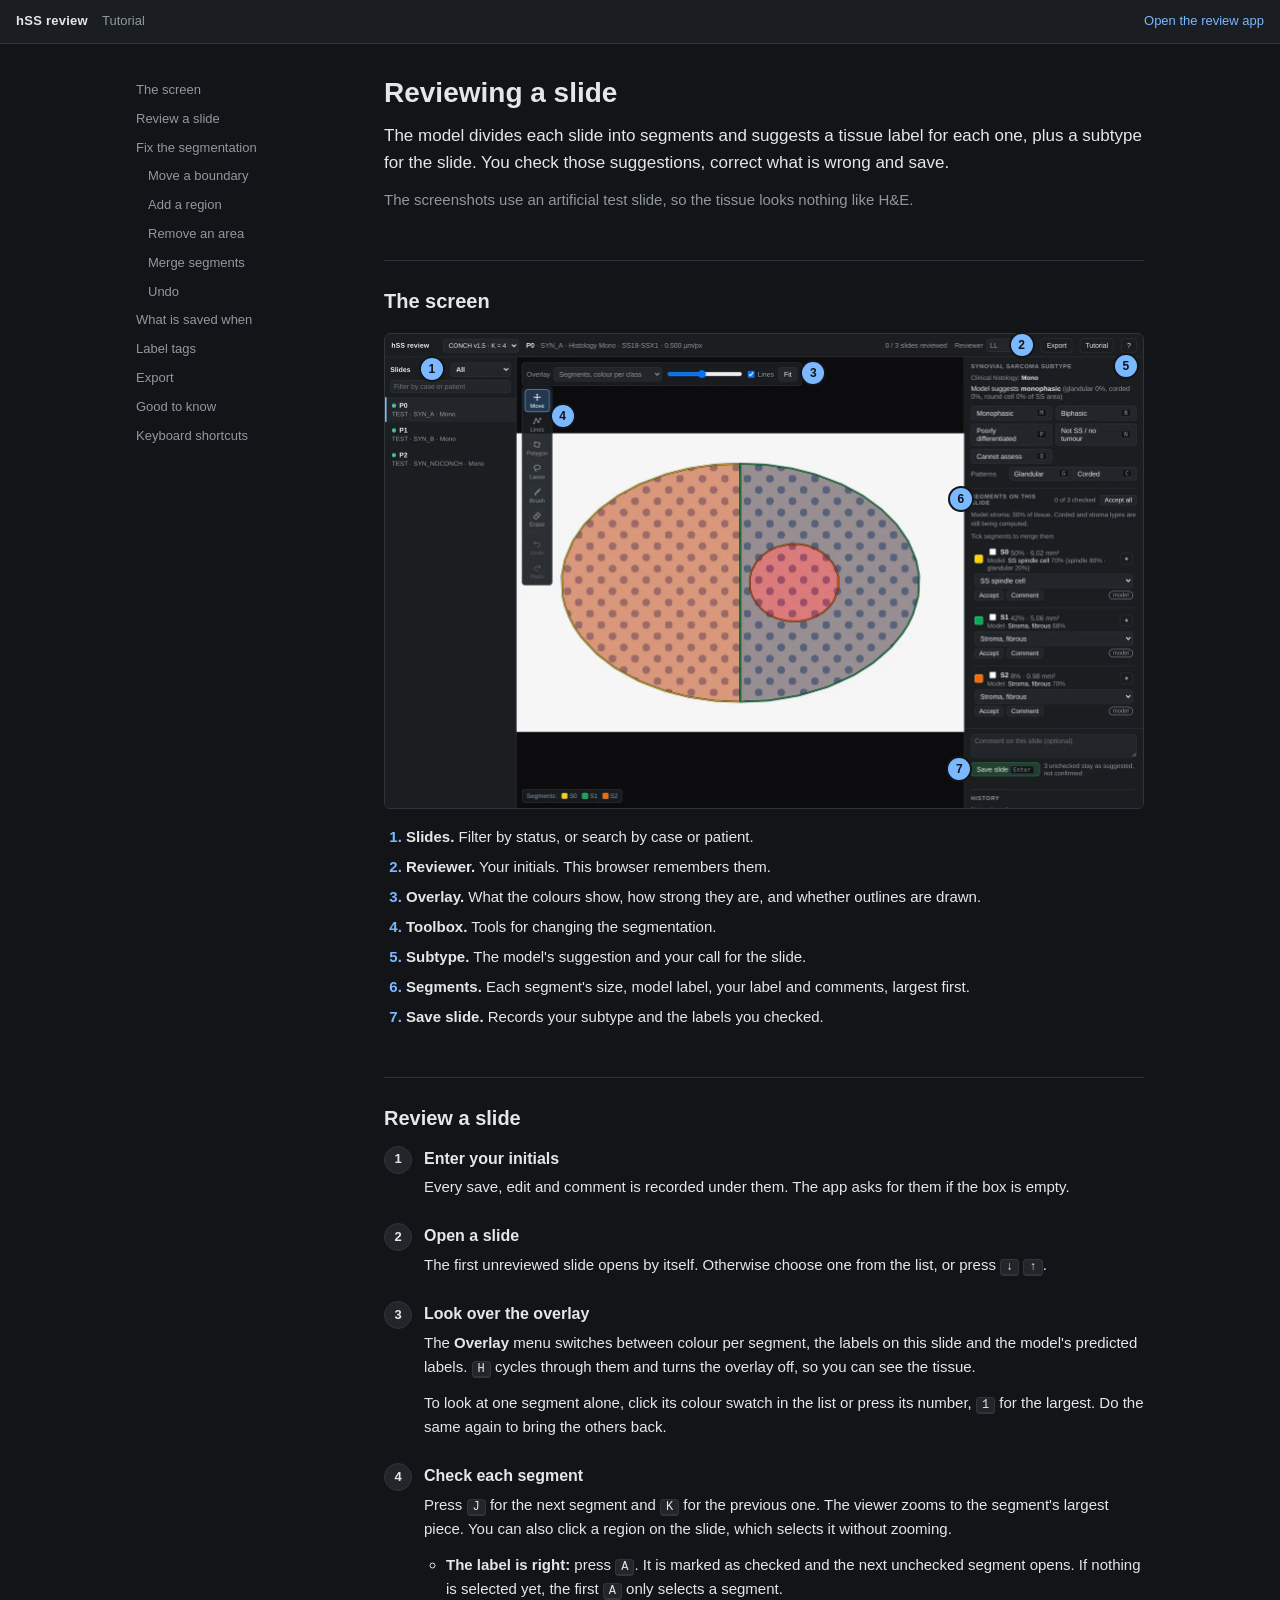
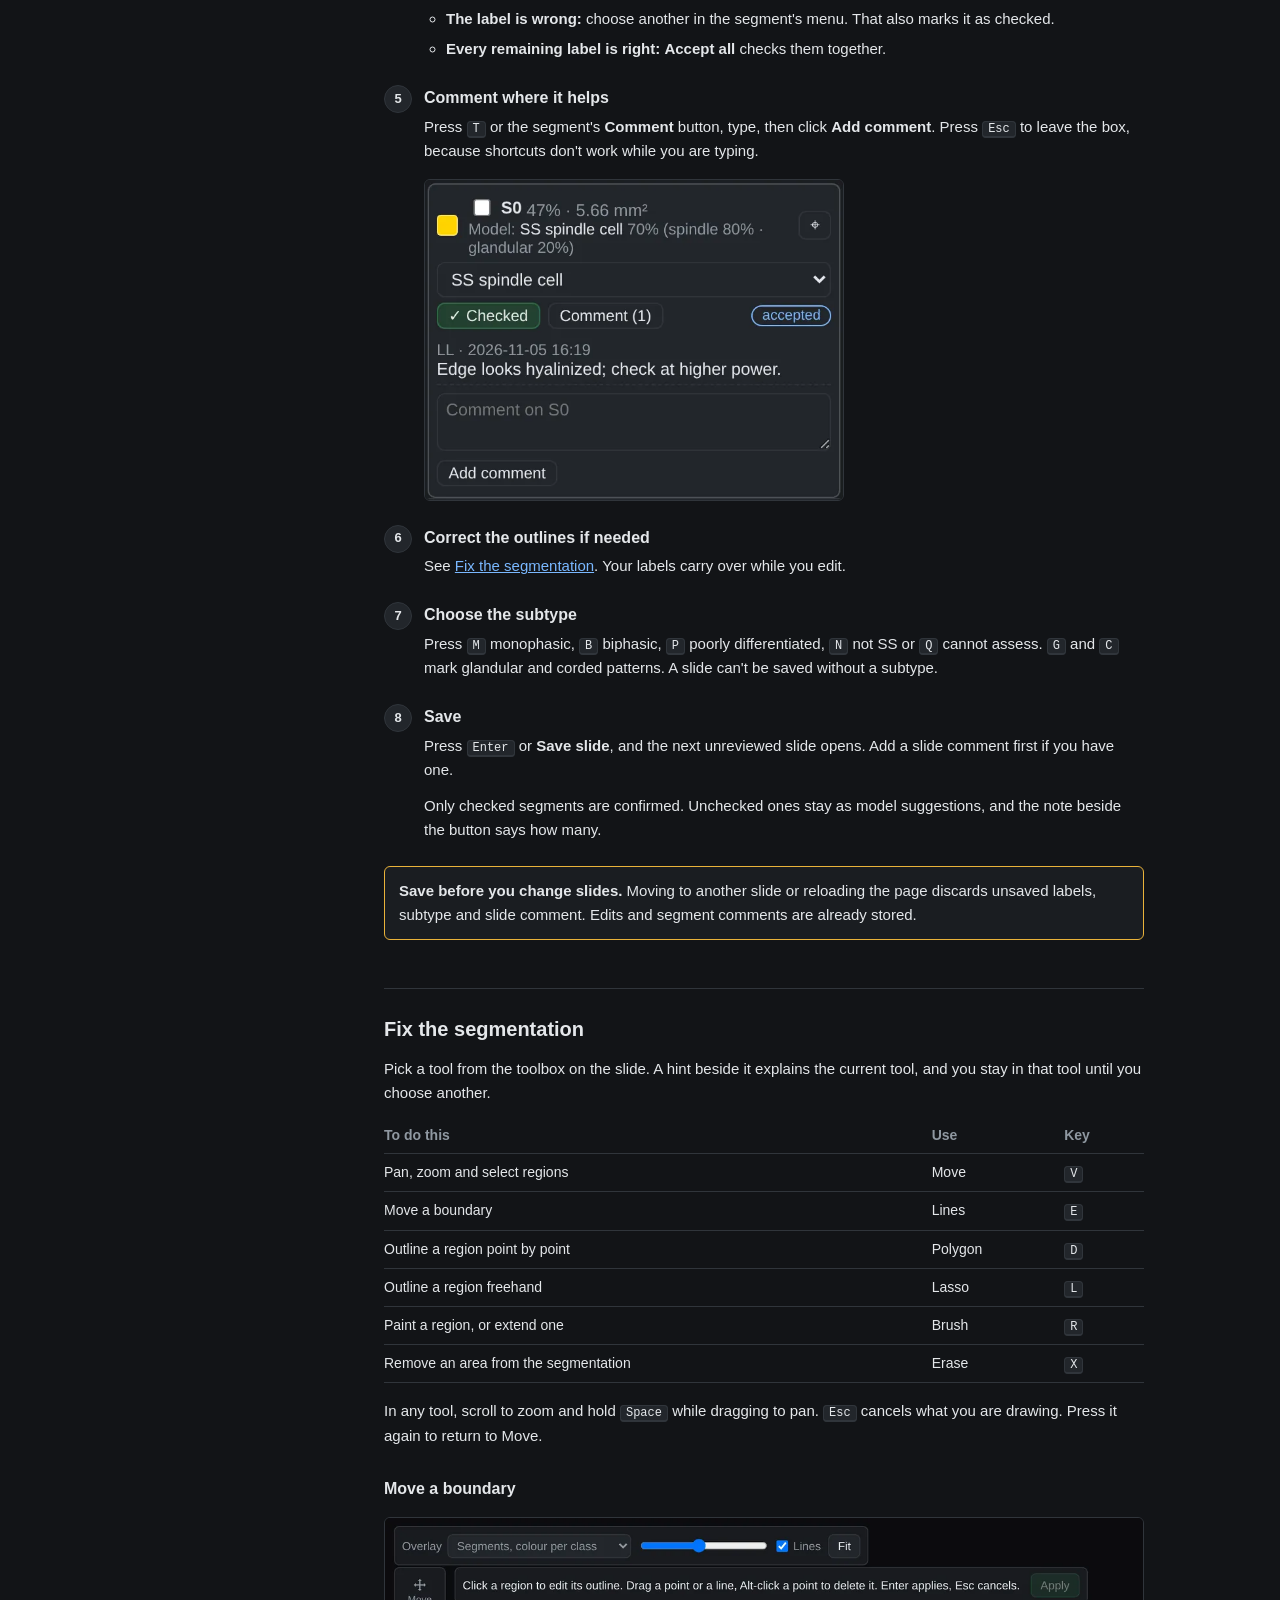
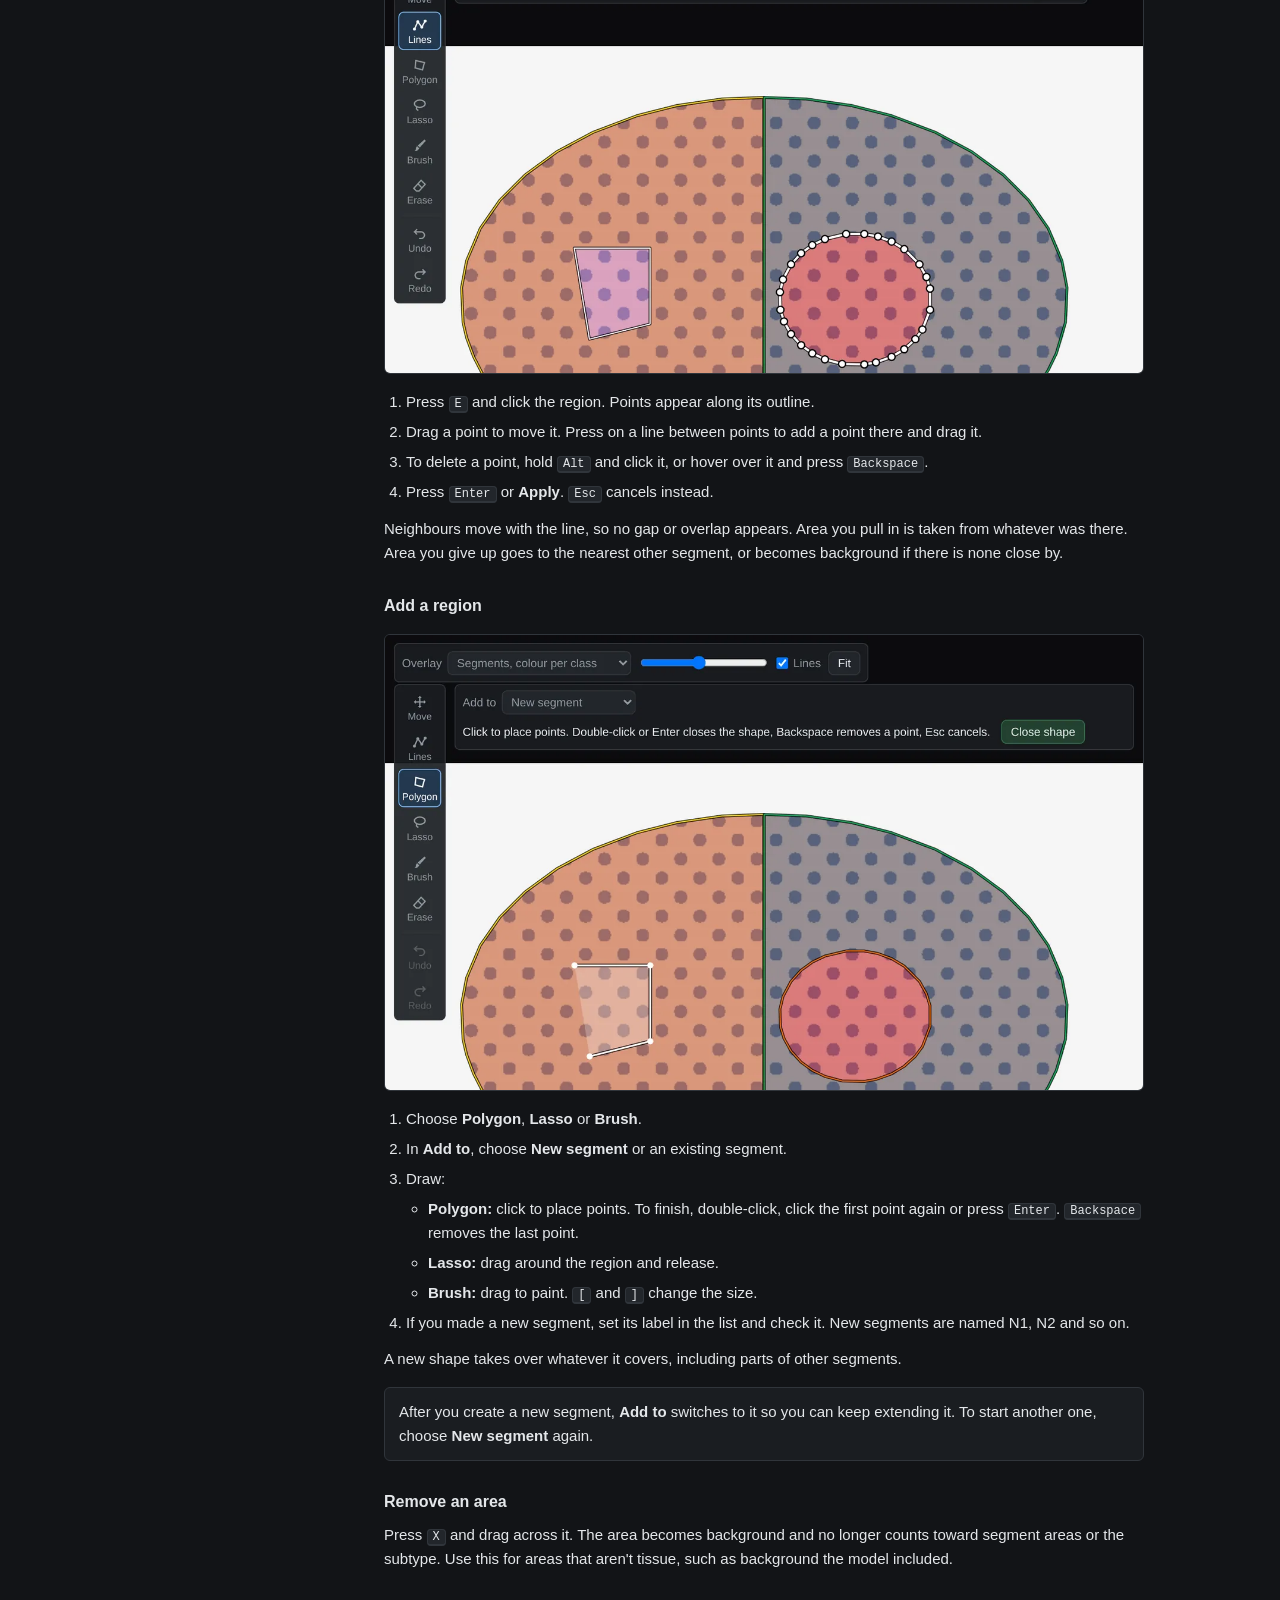
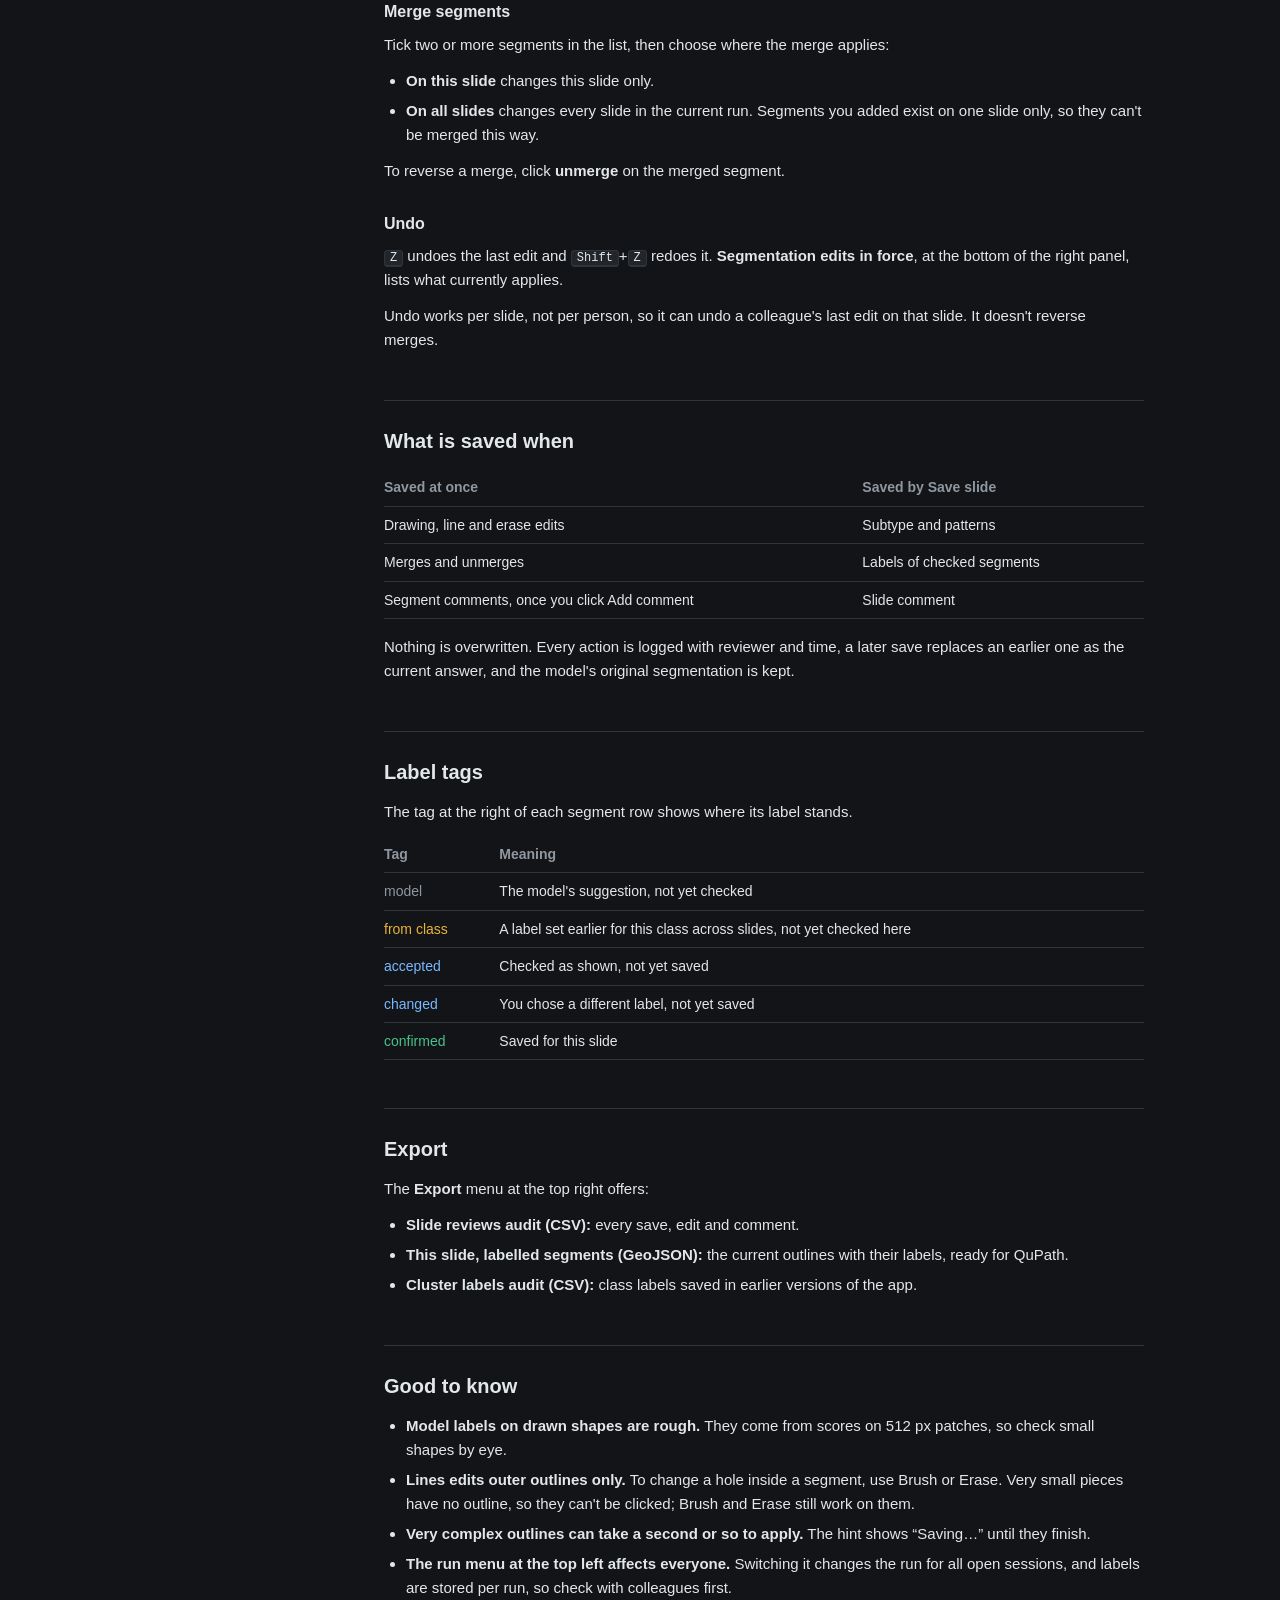
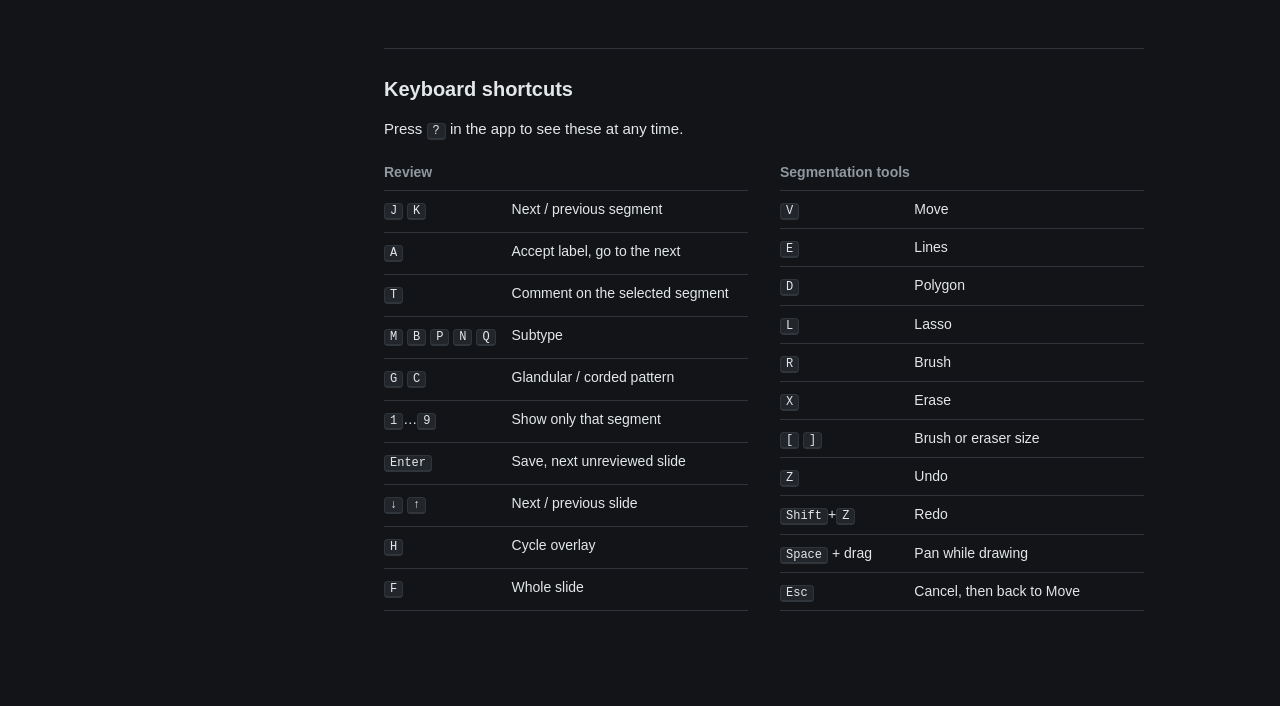
==== app/static/tutorial.html @ c1c38699 "Replace the clusters panel with a segmentation editor and review flow Reviewers can now accept, chan" ====
<!doctype html>
<html lang="en">
<head>
<meta charset="utf-8">
<meta name="viewport" content="width=device-width, initial-scale=1">
<title>hSS Review Tutorial</title>
<link rel="stylesheet" href="style.css">
<link rel="stylesheet" href="tutorial.css">
</head>
<body class="tut">
<header class="tut-top">
  <div class="brand">hSS&nbsp;review</div>
  <span class="muted">Tutorial</span>
  <div class="spacer"></div>
  <a class="tut-back" href="../">Open the review app</a>
</header>

<div class="tut-layout">
  <nav class="tut-nav" aria-label="Contents">
    <a href="#screen">The screen</a>
    <a href="#review">Review a slide</a>
    <a href="#fix">Fix the segmentation</a>
    <a href="#lines" class="sub">Move a boundary</a>
    <a href="#add" class="sub">Add a region</a>
    <a href="#erase" class="sub">Remove an area</a>
    <a href="#merge" class="sub">Merge segments</a>
    <a href="#undo" class="sub">Undo</a>
    <a href="#saved">What is saved when</a>
    <a href="#tags">Label tags</a>
    <a href="#export">Export</a>
    <a href="#limits">Good to know</a>
    <a href="#keys">Keyboard shortcuts</a>
  </nav>

  <main class="tut-main">
    <h1>Reviewing a slide</h1>
    <p class="lede">The model divides each slide into segments and suggests a tissue label for each one, plus a subtype for the slide. You check those suggestions, correct what is wrong and save.</p>
    <p class="muted">The screenshots use an artificial test slide, so the tissue looks nothing like H&amp;E.</p>

    <h2 id="screen">The screen</h2>
    <figure class="callouts">
      <img src="tutorial/overview.webp" width="1520" height="950" alt="The review app with the slide list on the left, the slide and its coloured segments in the middle, and the subtype and segment list on the right.">
      <span class="pin" style="left:6.3%;top:7.6%" aria-hidden="true">1</span>
      <span class="pin" style="left:83.9%;top:2.5%" aria-hidden="true">2</span>
      <span class="pin" style="left:56.5%;top:8.5%" aria-hidden="true">3</span>
      <span class="pin" style="left:23.5%;top:17.5%" aria-hidden="true">4</span>
      <span class="pin" style="left:97.6%;top:6.9%" aria-hidden="true">5</span>
      <span class="pin" style="left:75.9%;top:34.9%" aria-hidden="true">6</span>
      <span class="pin" style="left:75.7%;top:91.7%" aria-hidden="true">7</span>
    </figure>
    <ol class="legend-list">
      <li><b>Slides.</b> Filter by status, or search by case or patient.</li>
      <li><b>Reviewer.</b> Your initials. This browser remembers them.</li>
      <li><b>Overlay.</b> What the colours show, how strong they are, and whether outlines are drawn.</li>
      <li><b>Toolbox.</b> Tools for changing the segmentation.</li>
      <li><b>Subtype.</b> The model's suggestion and your call for the slide.</li>
      <li><b>Segments.</b> Each segment's size, model label, your label and comments, largest first.</li>
      <li><b>Save slide.</b> Records your subtype and the labels you checked.</li>
    </ol>

    <h2 id="review">Review a slide</h2>
    <ol class="steps">
      <li>
        <h3>Enter your initials</h3>
        <p>Every save, edit and comment is recorded under them. The app asks for them if the box is empty.</p>
      </li>
      <li>
        <h3>Open a slide</h3>
        <p>The first unreviewed slide opens by itself. Otherwise choose one from the list, or press <kbd>↓</kbd> <kbd>↑</kbd>.</p>
      </li>
      <li>
        <h3>Look over the overlay</h3>
        <p>The <b>Overlay</b> menu switches between colour per segment, the labels on this slide and the model's predicted labels. <kbd>H</kbd> cycles through them and turns the overlay off, so you can see the tissue.</p>
        <p>To look at one segment alone, click its colour swatch in the list or press its number, <kbd>1</kbd> for the largest. Do the same again to bring the others back.</p>
      </li>
      <li>
        <h3>Check each segment</h3>
        <p>Press <kbd>J</kbd> for the next segment and <kbd>K</kbd> for the previous one. The viewer zooms to the segment's largest piece. You can also click a region on the slide, which selects it without zooming.</p>
        <ul>
          <li><b>The label is right:</b> press <kbd>A</kbd>. It is marked as checked and the next unchecked segment opens. If nothing is selected yet, the first <kbd>A</kbd> only selects a segment.</li>
          <li><b>The label is wrong:</b> choose another in the segment's menu. That also marks it as checked.</li>
          <li><b>Every remaining label is right:</b> <b>Accept all</b> checks them together.</li>
        </ul>
      </li>
      <li>
        <h3>Comment where it helps</h3>
        <p>Press <kbd>T</kbd> or the segment's <b>Comment</b> button, type, then click <b>Add comment</b>. Press <kbd>Esc</kbd> to leave the box, because shortcuts don't work while you are typing.</p>
        <figure>
          <img src="tutorial/comment.webp" class="narrow" width="638" height="488" loading="lazy" alt="A selected segment in the list, marked as checked, with its comment thread open and a box for adding another comment.">
        </figure>
      </li>
      <li>
        <h3>Correct the outlines if needed</h3>
        <p>See <a href="#fix">Fix the segmentation</a>. Your labels carry over while you edit.</p>
      </li>
      <li>
        <h3>Choose the subtype</h3>
        <p>Press <kbd>M</kbd> monophasic, <kbd>B</kbd> biphasic, <kbd>P</kbd> poorly differentiated, <kbd>N</kbd> not SS or <kbd>Q</kbd> cannot assess. <kbd>G</kbd> and <kbd>C</kbd> mark glandular and corded patterns. A slide can't be saved without a subtype.</p>
      </li>
      <li>
        <h3>Save</h3>
        <p>Press <kbd>Enter</kbd> or <b>Save slide</b>, and the next unreviewed slide opens. Add a slide comment first if you have one.</p>
        <p>Only checked segments are confirmed. Unchecked ones stay as model suggestions, and the note beside the button says how many.</p>
      </li>
    </ol>
    <aside class="tut-warn"><b>Save before you change slides.</b> Moving to another slide or reloading the page discards unsaved labels, subtype and slide comment. Edits and segment comments are already stored.</aside>

    <h2 id="fix">Fix the segmentation</h2>
    <p>Pick a tool from the toolbox on the slide. A hint beside it explains the current tool, and you stay in that tool until you choose another.</p>
    <table>
      <thead><tr><th>To do this</th><th>Use</th><th>Key</th></tr></thead>
      <tbody>
        <tr><td>Pan, zoom and select regions</td><td>Move</td><td><kbd>V</kbd></td></tr>
        <tr><td>Move a boundary</td><td>Lines</td><td><kbd>E</kbd></td></tr>
        <tr><td>Outline a region point by point</td><td>Polygon</td><td><kbd>D</kbd></td></tr>
        <tr><td>Outline a region freehand</td><td>Lasso</td><td><kbd>L</kbd></td></tr>
        <tr><td>Paint a region, or extend one</td><td>Brush</td><td><kbd>R</kbd></td></tr>
        <tr><td>Remove an area from the segmentation</td><td>Erase</td><td><kbd>X</kbd></td></tr>
      </tbody>
    </table>
    <p>In any tool, scroll to zoom and hold <kbd>Space</kbd> while dragging to pan. <kbd>Esc</kbd> cancels what you are drawing. Press it again to return to Move.</p>

    <h3 id="lines">Move a boundary</h3>
    <figure>
      <img src="tutorial/lines.webp" width="1275" height="765" loading="lazy" alt="A segment outline in edit mode, with white points along it and an Apply button beside the tool hint.">
    </figure>
    <ol>
      <li>Press <kbd>E</kbd> and click the region. Points appear along its outline.</li>
      <li>Drag a point to move it. Press on a line between points to add a point there and drag it.</li>
      <li>To delete a point, hold <kbd>Alt</kbd> and click it, or hover over it and press <kbd>Backspace</kbd>.</li>
      <li>Press <kbd>Enter</kbd> or <b>Apply</b>. <kbd>Esc</kbd> cancels instead.</li>
    </ol>
    <p>Neighbours move with the line, so no gap or overlap appears. Area you pull in is taken from whatever was there. Area you give up goes to the nearest other segment, or becomes background if there is none close by.</p>

    <h3 id="add">Add a region</h3>
    <figure>
      <img src="tutorial/polygon.webp" width="1275" height="765" loading="lazy" alt="A polygon being drawn on the slide, with the Add to menu and a Close shape button beside the tool hint.">
    </figure>
    <ol>
      <li>Choose <b>Polygon</b>, <b>Lasso</b> or <b>Brush</b>.</li>
      <li>In <b>Add to</b>, choose <b>New segment</b> or an existing segment.</li>
      <li>Draw:
        <ul>
          <li><b>Polygon:</b> click to place points. To finish, double-click, click the first point again or press <kbd>Enter</kbd>. <kbd>Backspace</kbd> removes the last point.</li>
          <li><b>Lasso:</b> drag around the region and release.</li>
          <li><b>Brush:</b> drag to paint. <kbd>[</kbd> and <kbd>]</kbd> change the size.</li>
        </ul>
      </li>
      <li>If you made a new segment, set its label in the list and check it. New segments are named N1, N2 and so on.</li>
    </ol>
    <p>A new shape takes over whatever it covers, including parts of other segments.</p>
    <aside class="tut-note">After you create a new segment, <b>Add to</b> switches to it so you can keep extending it. To start another one, choose <b>New segment</b> again.</aside>

    <h3 id="erase">Remove an area</h3>
    <p>Press <kbd>X</kbd> and drag across it. The area becomes background and no longer counts toward segment areas or the subtype. Use this for areas that aren't tissue, such as background the model included.</p>

    <h3 id="merge">Merge segments</h3>
    <p>Tick two or more segments in the list, then choose where the merge applies:</p>
    <ul>
      <li><b>On this slide</b> changes this slide only.</li>
      <li><b>On all slides</b> changes every slide in the current run. Segments you added exist on one slide only, so they can't be merged this way.</li>
    </ul>
    <p>To reverse a merge, click <b>unmerge</b> on the merged segment.</p>

    <h3 id="undo">Undo</h3>
    <p><kbd>Z</kbd> undoes the last edit and <kbd>Shift</kbd>+<kbd>Z</kbd> redoes it. <b>Segmentation edits in force</b>, at the bottom of the right panel, lists what currently applies.</p>
    <p>Undo works per slide, not per person, so it can undo a colleague's last edit on that slide. It doesn't reverse merges.</p>

    <h2 id="saved">What is saved when</h2>
    <table>
      <thead><tr><th>Saved at once</th><th>Saved by Save slide</th></tr></thead>
      <tbody>
        <tr><td>Drawing, line and erase edits</td><td>Subtype and patterns</td></tr>
        <tr><td>Merges and unmerges</td><td>Labels of checked segments</td></tr>
        <tr><td>Segment comments, once you click Add comment</td><td>Slide comment</td></tr>
      </tbody>
    </table>
    <p>Nothing is overwritten. Every action is logged with reviewer and time, a later save replaces an earlier one as the current answer, and the model's original segmentation is kept.</p>

    <h2 id="tags">Label tags</h2>
    <p>The tag at the right of each segment row shows where its label stands.</p>
    <table>
      <thead><tr><th>Tag</th><th>Meaning</th></tr></thead>
      <tbody>
        <tr><td><span class="tag t-model">model</span></td><td>The model's suggestion, not yet checked</td></tr>
        <tr><td><span class="tag t-class">from class</span></td><td>A label set earlier for this class across slides, not yet checked here</td></tr>
        <tr><td><span class="tag t-accepted">accepted</span></td><td>Checked as shown, not yet saved</td></tr>
        <tr><td><span class="tag t-edited">changed</span></td><td>You chose a different label, not yet saved</td></tr>
        <tr><td><span class="tag t-slide">confirmed</span></td><td>Saved for this slide</td></tr>
      </tbody>
    </table>

    <h2 id="export">Export</h2>
    <p>The <b>Export</b> menu at the top right offers:</p>
    <ul>
      <li><b>Slide reviews audit (CSV):</b> every save, edit and comment.</li>
      <li><b>This slide, labelled segments (GeoJSON):</b> the current outlines with their labels, ready for QuPath.</li>
      <li><b>Cluster labels audit (CSV):</b> class labels saved in earlier versions of the app.</li>
    </ul>

    <h2 id="limits">Good to know</h2>
    <ul>
      <li><b>Model labels on drawn shapes are rough.</b> They come from scores on 512 px patches, so check small shapes by eye.</li>
      <li><b>Lines edits outer outlines only.</b> To change a hole inside a segment, use Brush or Erase. Very small pieces have no outline, so they can't be clicked; Brush and Erase still work on them.</li>
      <li><b>Very complex outlines can take a second or so to apply.</b> The hint shows “Saving…” until they finish.</li>
      <li><b>The run menu at the top left affects everyone.</b> Switching it changes the run for all open sessions, and labels are stored per run, so check with colleagues first.</li>
    </ul>

    <h2 id="keys">Keyboard shortcuts</h2>
    <p>Press <kbd>?</kbd> in the app to see these at any time.</p>
    <div class="key-grid">
      <table>
        <thead><tr><th colspan="2">Review</th></tr></thead>
        <tbody>
          <tr><td><kbd>J</kbd> <kbd>K</kbd></td><td>Next / previous segment</td></tr>
          <tr><td><kbd>A</kbd></td><td>Accept label, go to the next</td></tr>
          <tr><td><kbd>T</kbd></td><td>Comment on the selected segment</td></tr>
          <tr><td><kbd>M</kbd> <kbd>B</kbd> <kbd>P</kbd> <kbd>N</kbd> <kbd>Q</kbd></td><td>Subtype</td></tr>
          <tr><td><kbd>G</kbd> <kbd>C</kbd></td><td>Glandular / corded pattern</td></tr>
          <tr><td><kbd>1</kbd>…<kbd>9</kbd></td><td>Show only that segment</td></tr>
          <tr><td><kbd>Enter</kbd></td><td>Save, next unreviewed slide</td></tr>
          <tr><td><kbd>↓</kbd> <kbd>↑</kbd></td><td>Next / previous slide</td></tr>
          <tr><td><kbd>H</kbd></td><td>Cycle overlay</td></tr>
          <tr><td><kbd>F</kbd></td><td>Whole slide</td></tr>
        </tbody>
      </table>
      <table>
        <thead><tr><th colspan="2">Segmentation tools</th></tr></thead>
        <tbody>
          <tr><td><kbd>V</kbd></td><td>Move</td></tr>
          <tr><td><kbd>E</kbd></td><td>Lines</td></tr>
          <tr><td><kbd>D</kbd></td><td>Polygon</td></tr>
          <tr><td><kbd>L</kbd></td><td>Lasso</td></tr>
          <tr><td><kbd>R</kbd></td><td>Brush</td></tr>
          <tr><td><kbd>X</kbd></td><td>Erase</td></tr>
          <tr><td><kbd>[</kbd> <kbd>]</kbd></td><td>Brush or eraser size</td></tr>
          <tr><td><kbd>Z</kbd></td><td>Undo</td></tr>
          <tr><td><kbd>Shift</kbd>+<kbd>Z</kbd></td><td>Redo</td></tr>
          <tr><td><kbd>Space</kbd> + drag</td><td>Pan while drawing</td></tr>
          <tr><td><kbd>Esc</kbd></td><td>Cancel, then back to Move</td></tr>
        </tbody>
      </table>
    </div>
  </main>
</div>
</body>
</html>
---- app/static/style.css ----
:root {
  --bg: #121417;
  --panel: #1a1d21;
  --panel-2: #22262b;
  --line: #30353b;
  --text: #e4e7ea;
  --muted: #8f98a1;
  --accent: #7ab8ff;
  --s-prelabel: #49c18a;
  --s-review: #e9b23a;
  --s-needs: #ff6f91;
  --s-blocked: #8a939b;
  --s-done: #7ab8ff;
  --radius: 6px;
  font-size: 13px;
}
* { box-sizing: border-box; }
html, body { height: 100%; margin: 0; }
body {
  background: var(--bg); color: var(--text);
  font-family: -apple-system, BlinkMacSystemFont, "Segoe UI", Helvetica, Arial, sans-serif;
  display: flex; flex-direction: column; overflow: hidden;
}
button, select, input, textarea { font: inherit; color: inherit; }
button {
  background: var(--panel-2); border: 1px solid var(--line); border-radius: var(--radius);
  padding: 5px 10px; cursor: pointer;
}
button:hover { border-color: #4a525a; }
button.ghost { background: transparent; }
select, input, textarea {
  background: var(--panel-2); border: 1px solid var(--line); border-radius: var(--radius); padding: 4px 6px;
}
input:focus, select:focus, textarea:focus, button:focus-visible { outline: 1px solid var(--accent); outline-offset: 0; }
.muted { color: var(--muted); }
.hidden { display: none !important; }

/* header */
#top {
  height: 44px; flex: none; display: flex; align-items: center; gap: 14px; padding: 0 12px;
  border-bottom: 1px solid var(--line); background: var(--panel);
}
.brand { font-weight: 600; letter-spacing: .02em; }
.slide-title { color: var(--muted); white-space: nowrap; overflow: hidden; text-overflow: ellipsis; }
.slide-title b { color: var(--text); font-weight: 600; }
.spacer { flex: 1; }
.progress { color: var(--muted); font-variant-numeric: tabular-nums; }
.reviewer { color: var(--muted); display: flex; gap: 6px; align-items: center; }
.reviewer input { width: 90px; }
.reviewer input.need { border-color: var(--s-needs); }
.ghost-link {
  color: var(--text); text-decoration: none; border: 1px solid var(--line); border-radius: var(--radius); padding: 5px 10px;
}
.ghost-link:hover { border-color: #4a525a; }
.modal-card a { color: var(--accent); }
.menu { position: relative; }
.menu-pop {
  position: absolute; right: 0; top: 34px; z-index: 20; background: var(--panel-2); border: 1px solid var(--line);
  border-radius: var(--radius); min-width: 230px; padding: 4px; box-shadow: 0 8px 24px rgba(0,0,0,.4);
}
.menu-pop a { display: block; padding: 7px 10px; color: var(--text); text-decoration: none; border-radius: 4px; }
.menu-pop a:hover { background: #2c3137; }

/* layout */
main { flex: 1; min-height: 0; display: grid; grid-template-columns: 250px 1fr 340px; }
aside { background: var(--panel); min-height: 0; overflow: auto; }
#left { border-right: 1px solid var(--line); display: flex; flex-direction: column; }
#right { border-left: 1px solid var(--line); }
#center { display: flex; flex-direction: column; min-width: 0; min-height: 0; }

/* slide list */
.panel-head { display: flex; justify-content: space-between; align-items: center; padding: 10px 10px 6px; font-weight: 600; }
.search { margin: 0 10px 8px; }
.slide-list { list-style: none; margin: 0; padding: 0 0 10px; overflow: auto; flex: 1; }
.slide-list li { padding: 8px 10px; border-left: 3px solid transparent; cursor: pointer; }
.slide-list li:hover { background: var(--panel-2); }
.slide-list li.active { background: var(--panel-2); border-left-color: var(--accent); }
.sl-row { display: flex; align-items: center; gap: 6px; }
.sl-name { font-weight: 600; flex: 1; overflow: hidden; text-overflow: ellipsis; white-space: nowrap; }
.sl-meta { color: var(--muted); font-size: 12px; margin-top: 2px; }
.bar { height: 3px; background: var(--line); border-radius: 2px; margin-top: 6px; overflow: hidden; }
.bar > i { display: block; height: 100%; background: var(--s-done); }
.qc-dot { width: 8px; height: 8px; border-radius: 50%; flex: none; }
.qc-ok { background: var(--s-prelabel); } .qc-warn { background: var(--s-review); } .qc-fail { background: var(--s-needs); }

/* viewer */
#viewerWrap { position: relative; flex: 1; min-height: 0; }
#viewer { position: absolute; inset: 0; background: #0b0c0e; }
.tools {
  position: absolute; top: 10px; left: 10px; display: flex; gap: 8px; align-items: center; z-index: 5;
  background: rgba(26,29,33,.92); border: 1px solid var(--line); border-radius: var(--radius); padding: 6px 8px;
}
.tools label { display: flex; gap: 6px; align-items: center; color: var(--muted); }
.tool.on { border-color: var(--accent); color: var(--accent); }
.legend {
  position: absolute; left: 10px; bottom: 10px; z-index: 5; display: flex; gap: 10px; flex-wrap: wrap;
  background: rgba(26,29,33,.92); border: 1px solid var(--line); border-radius: var(--radius); padding: 5px 8px;
  color: var(--muted); font-size: 12px; max-width: 70%;
}
.legend i { display: inline-block; width: 10px; height: 10px; border-radius: 2px; box-shadow: 0 0 0 1px rgba(255,255,255,.45); margin-right: 4px; vertical-align: -1px; }
#edCanvas { position: absolute; inset: 0; width: 100%; height: 100%; pointer-events: none; z-index: 3; }
#viewerWrap:not([data-tool="nav"]):not([data-pan]) #viewer { cursor: crosshair; }
.toolbox {
  position: absolute; top: 56px; left: 10px; z-index: 5; display: flex; flex-direction: column; gap: 2px; width: 58px;
  background: rgba(26,29,33,.92); border: 1px solid var(--line); border-radius: var(--radius); padding: 4px;
}
.toolbox button {
  display: flex; flex-direction: column; align-items: center; gap: 2px; padding: 5px 0 4px; font-size: 11px;
  background: transparent; border-color: transparent; color: var(--muted);
}
.toolbox button:hover:not(:disabled) { color: var(--text); background: var(--panel-2); }
.toolbox button.on { background: #24384f; border-color: var(--accent); color: #fff; }
.toolbox svg { width: 18px; height: 18px; display: block; }
.tool-sep { height: 1px; background: var(--line); margin: 3px 2px; }
.tool-opts {
  position: absolute; top: 56px; left: 78px; right: 10px; width: fit-content; max-width: calc(100% - 88px); z-index: 5;
  display: flex; flex-wrap: wrap; gap: 6px 12px; align-items: center;
  background: rgba(26,29,33,.92); border: 1px solid var(--line); border-radius: var(--radius); padding: 6px 8px;
}
.tool-opts label { display: flex; gap: 6px; align-items: center; color: var(--muted); }
.tool-opts select { max-width: 190px; }
.tool-opts input[type="range"] { padding: 0; width: 110px; }
.tool-hint { color: var(--text); }
.tabnum { font-variant-numeric: tabular-nums; min-width: 48px; }
.tools input[type="checkbox"] { margin: 0; }

/* ROI outlines (pointer-events off: clicks are resolved in image coordinates) */
.roi-box { pointer-events: none; border: 2px dashed; border-radius: 2px; }
.roi-box.st-prelabel { border-color: var(--s-prelabel); }
.roi-box.st-review { border-color: var(--s-review); }
.roi-box.st-needs_review { border-color: var(--s-needs); }
.roi-box.st-blocked { border-color: var(--s-blocked); }
.roi-box.done { border-style: solid; border-color: var(--s-done); }
.roi-box.sel { border-width: 3px; box-shadow: 0 0 0 2px rgba(255,255,255,.85); }
.roi-box.manual { border-style: dotted; }
.draw-box { pointer-events: none; border: 2px solid var(--accent); background: rgba(122,184,255,.12); }

/* filmstrip */
#film { flex: none; height: 156px; border-top: 1px solid var(--line); background: var(--panel); display: flex; flex-direction: column; }
.film-head { display: flex; gap: 10px; align-items: center; padding: 6px 10px; }
.film-note { margin-left: auto; }
.strip { flex: 1; display: flex; gap: 8px; overflow-x: auto; overflow-y: hidden; padding: 0 10px 8px; }
.fi { flex: none; width: 92px; cursor: pointer; border-radius: 4px; position: relative; }
.fi img { width: 92px; height: 80px; object-fit: cover; display: block; border-radius: 4px 4px 0 0; background: #0b0c0e; }
.fi .st { height: 4px; }
.fi .cap { font-size: 11px; color: var(--muted); display: flex; justify-content: space-between; padding-top: 2px; white-space: nowrap; }
.fi.active { outline: 2px solid #fff; outline-offset: 1px; }
.fi.done img { opacity: .55; }
.fi .tick { position: absolute; top: 4px; right: 4px; background: var(--s-done); color: #0b1220; border-radius: 9px; font-size: 10px; padding: 0 5px; font-weight: 700; }
.bg-prelabel { background: var(--s-prelabel); } .bg-review { background: var(--s-review); }
.bg-needs_review { background: var(--s-needs); } .bg-blocked { background: var(--s-blocked); } .bg-done { background: var(--s-done); }

/* ROI panel */
#roiPanel { padding: 12px; }
#roiPanel.empty { color: var(--muted); padding: 24px 16px; }
.roi-head { display: flex; gap: 10px; }
.roi-head img { width: 112px; height: 112px; border-radius: 4px; object-fit: cover; flex: none; cursor: zoom-in; }
.roi-id { font-weight: 600; word-break: break-all; }
.chip { display: inline-block; font-size: 11px; padding: 1px 7px; border-radius: 9px; border: 1px solid; margin: 4px 4px 0 0; }
.chip.st-prelabel { color: var(--s-prelabel); } .chip.st-review { color: var(--s-review); }
.chip.st-needs_review { color: var(--s-needs); } .chip.st-blocked { color: var(--s-blocked); }
.chip.warn { color: var(--s-review); }
.sec { margin-top: 14px; border-top: 1px solid var(--line); padding-top: 10px; }
.sec h3 { margin: 0 0 8px; font-size: 11px; text-transform: uppercase; letter-spacing: .08em; color: var(--muted); font-weight: 600; }
.pred { display: grid; grid-template-columns: 74px 1fr 44px; gap: 6px; align-items: center; margin: 5px 0; }
.pred .lab { color: var(--muted); }
.pred .val { font-weight: 600; }
.pred .num { text-align: right; font-variant-numeric: tabular-nums; color: var(--muted); }
.cbar { grid-column: 2 / 4; height: 4px; background: var(--line); border-radius: 2px; overflow: hidden; margin-top: -3px; }
.cbar > i { display: block; height: 100%; background: var(--muted); }
.alts { grid-column: 2 / 4; font-size: 12px; color: var(--muted); }
.actions { display: grid; grid-template-columns: 1fr 1fr; gap: 6px; }
.actions button { text-align: left; display: flex; justify-content: space-between; align-items: center; }
.actions button.primary { background: #23412f; border-color: #2f6b47; }
.actions kbd, .keys kbd {
  font-family: ui-monospace, Menlo, monospace; font-size: 11px; border: 1px solid var(--line); border-bottom-width: 2px;
  border-radius: 4px; padding: 0 5px; color: var(--muted); background: var(--bg);
}
.seg { display: flex; margin: 6px 0; }
.seg .seg-lab { width: 74px; color: var(--muted); align-self: center; }
.seg button { border-radius: 0; margin-left: -1px; padding: 4px 8px; flex: 1; }
.seg button:first-of-type { border-radius: var(--radius) 0 0 var(--radius); }
.seg button:last-of-type { border-radius: 0 var(--radius) var(--radius) 0; }
.seg button.on { background: #24384f; border-color: var(--accent); color: #fff; position: relative; }
.seg button:disabled { opacity: .4; cursor: default; }
textarea { width: 100%; min-height: 44px; resize: vertical; margin-top: 6px; }
.save-row { display: flex; gap: 8px; align-items: center; margin-top: 6px; }
.nbrs { display: grid; grid-template-columns: repeat(3, 1fr); gap: 6px; }
.nbr { font-size: 11px; color: var(--muted); cursor: pointer; }
.nbr img { width: 100%; aspect-ratio: 1; object-fit: cover; border-radius: 4px; display: block; }
.nbr b { color: var(--text); font-weight: 600; }
.hist { font-size: 12px; color: var(--muted); }
.hist div { padding: 4px 0; border-bottom: 1px dashed var(--line); }

/* modal and toast */
.modal { position: fixed; inset: 0; background: rgba(0,0,0,.55); display: grid; place-items: center; z-index: 50; }
.modal-card { background: var(--panel); border: 1px solid var(--line); border-radius: 10px; padding: 18px 20px; width: min(560px, 92vw); }
.modal-card h2 { margin: 0 0 12px; font-size: 16px; }
.keys { display: grid; grid-template-columns: 1fr 1fr; gap: 8px 16px; }
.zoom-img { max-width: 90vw; max-height: 86vh; border-radius: 6px; }
.toast {
  position: fixed; bottom: 162px; left: 50%; transform: translateX(-50%); z-index: 60;
  background: var(--panel-2); border: 1px solid var(--line); border-radius: var(--radius); padding: 8px 14px;
}
.toast.err { border-color: var(--s-needs); color: var(--s-needs); }

.small { font-size: 12px; }
.kh { margin: 12px 0 6px; font-size: 12px; color: var(--muted); text-transform: uppercase; letter-spacing: .08em; }
.lchip { font-size: 11px; padding: 0 6px; border-radius: 9px; border: 1px solid; color: var(--text); white-space: nowrap; }
button.primary { background: #23412f; border-color: #2f6b47; }
button:disabled { opacity: .45; cursor: default; }

/* slide review panel */
.spanel { padding: 12px; }
.spanel.empty { color: var(--muted); padding: 24px 16px; }
.sec.first { margin-top: 0; border-top: 0; padding-top: 0; }
.txt { color: var(--text); }
.sugg { margin: 6px 0 4px; }
.sgrid { display: grid; grid-template-columns: 1fr 1fr; gap: 6px; margin: 10px 0 4px; }
.sgrid button, .seg button { display: flex; justify-content: space-between; align-items: center; gap: 6px; text-align: left; }
.sgrid button.on { background: #24384f; border-color: var(--accent); color: #fff; }
.sgrid kbd, .seg kbd, .save-row kbd {
  font-family: ui-monospace, Menlo, monospace; font-size: 11px; border: 1px solid var(--line); border-bottom-width: 2px;
  border-radius: 4px; padding: 0 5px; color: var(--muted); background: var(--bg);
}
.note { margin-bottom: 8px; line-height: 1.4; }
.srow {
  display: grid; grid-template-columns: 16px 1fr auto; grid-template-areas: "sw info zoom" "sel sel sel" "act act act" "note note note";
  gap: 4px 8px; align-items: center; padding: 8px 6px; border-radius: var(--radius); border: 1px solid transparent;
}
.srow + .srow { border-top-color: var(--line); border-radius: 0; }
.srow.solo { background: var(--panel-2); border-color: var(--accent); border-radius: var(--radius); }
.srow.focus { background: var(--panel-2); border-color: #fff3; border-radius: var(--radius); }
.srow { cursor: pointer; }
.sact { grid-area: act; display: flex; gap: 6px; align-items: center; }
.sact .spacer { flex: 1; }
.mini { font-size: 12px; padding: 2px 8px; }
.mini.on { background: #23412f; border-color: #2f6b47; }
.sec-head { display: flex; align-items: center; gap: 8px; margin-bottom: 8px; }
.sec-head h3 { margin: 0; flex: 1; }
.allchecked { color: var(--s-prelabel); }
.snotes { grid-area: note; cursor: auto; }
.snote { padding: 4px 0; border-bottom: 1px dashed var(--line); }
.snotes textarea { margin-bottom: 4px; }
.save-row button { flex: none; white-space: nowrap; }
.sfoot { position: sticky; bottom: 0; z-index: 1; background: var(--panel); margin: 10px -12px 0; padding: 4px 12px 10px; border-top: 1px solid var(--line); }
.srow .sw { grid-area: sw; width: 16px; height: 16px; padding: 0; border: 1px solid rgba(255,255,255,.4); border-radius: 3px; }
.srow .sinfo { grid-area: info; min-width: 0; }
.srow .zoom { grid-area: zoom; padding: 2px 8px; }
.srow select { grid-area: sel; min-width: 0; }
.srow .tag { font-size: 11px; padding: 1px 7px; border-radius: 9px; border: 1px solid; white-space: nowrap; }
.tag.t-model { color: var(--muted); }
.tag.t-class { color: var(--s-review); }
.tag.t-slide { color: var(--s-prelabel); }
.tag.t-edited, .tag.t-accepted { color: var(--accent); }
.lchip.done { border-color: var(--s-prelabel); max-width: 55%; overflow: hidden; text-overflow: ellipsis; }

.run-select { margin-left: 12px; max-width: 280px; font-size: 12px; }

.mergebar { display: flex; align-items: center; gap: 6px; flex-wrap: wrap; margin: 8px 0 4px; }
.mergebar button { font-size: 12px; padding: 3px 8px; }
.pick { display: inline-flex; align-items: center; gap: 5px; cursor: pointer; }
.mchip { font-size: 11px; padding: 0 6px; border: 1px solid var(--line); border-radius: 9px; color: var(--muted, #aaa); white-space: nowrap; }
.linkbtn { background: none; border: 0; padding: 0 0 0 4px; color: var(--accent); cursor: pointer; font-size: 11px; text-decoration: underline; }
---- app/static/tutorial.css ----
/* Tutorial page. Builds on the app's style.css, whose body is a fixed, non-scrolling frame. */
html { scroll-behavior: smooth; scroll-padding-top: 60px; }
@media (prefers-reduced-motion: reduce) { html { scroll-behavior: auto; } }
html, body.tut { height: auto; }
body.tut { display: block; overflow: visible; font-size: 15px; line-height: 1.6; }

.tut-top {
  position: sticky; top: 0; z-index: 10; display: flex; align-items: center; gap: 14px; height: 44px; padding: 0 16px;
  background: var(--panel); border-bottom: 1px solid var(--line); font-size: 13px;
}
.tut-back { color: var(--accent); text-decoration: none; }
.tut-back:hover { text-decoration: underline; }

.tut-layout { display: grid; grid-template-columns: 200px minmax(0, 760px); gap: 48px; max-width: 1040px; margin: 0 auto; padding: 0 16px; }
.tut-nav { position: sticky; top: 44px; align-self: start; max-height: calc(100vh - 44px); overflow-y: auto; padding: 32px 0; font-size: 13px; }
.tut-nav a { display: block; padding: 4px 0; color: var(--muted); text-decoration: none; }
.tut-nav a:hover { color: var(--text); }
.tut-nav a.sub { padding-left: 12px; }

.tut-main { display: block; padding: 32px 0 96px; min-width: 0; }
.tut-main h1 { margin: 0 0 12px; font-size: 28px; line-height: 1.2; font-weight: 600; }
.tut-main h2 { margin: 48px 0 12px; padding-top: 24px; border-top: 1px solid var(--line); font-size: 20px; font-weight: 600; }
.tut-main h3 { margin: 28px 0 8px; font-size: 16px; font-weight: 600; }
.tut-main p { margin: 0 0 12px; }
.tut-main ul, .tut-main ol { margin: 0 0 12px; padding-left: 22px; }
.tut-main li { margin-bottom: 6px; }
.tut-main li > ul { margin: 6px 0 0; }
.tut-main a { color: var(--accent); }
.lede { font-size: 17px; }

.tut-main kbd {
  font-family: ui-monospace, Menlo, monospace; font-size: 12px; white-space: nowrap; padding: 0 5px; color: var(--text);
  background: var(--panel-2); border: 1px solid var(--line); border-bottom-width: 2px; border-radius: 4px;
}

.tut-main figure { margin: 16px 0; }
.tut-main img { display: block; width: 100%; height: auto; border: 1px solid var(--line); border-radius: var(--radius); }
.tut-main img.narrow { max-width: 420px; }
.callouts { position: relative; }
.pin {
  position: absolute; width: 22px; height: 22px; margin: -11px 0 0 -11px; display: grid; place-items: center; border-radius: 50%;
  font-size: 12px; font-weight: 700; line-height: 1; background: var(--accent); color: var(--bg); box-shadow: 0 0 0 2px var(--bg);
}
.legend-list li::marker { color: var(--accent); font-weight: 700; }

.steps { list-style: none; padding: 0 !important; counter-reset: step; }
.steps > li { position: relative; padding-left: 40px; margin-bottom: 24px; counter-increment: step; }
.steps > li::before {
  content: counter(step); position: absolute; left: 0; top: 0; width: 26px; height: 26px; display: grid; place-items: center;
  border-radius: 50%; font-size: 13px; font-weight: 600; background: var(--panel-2); border: 1px solid var(--line);
}
.steps h3 { margin: 0 0 4px; }

.tut-warn, .tut-note { margin: 16px 0; padding: 12px 14px; border-radius: var(--radius); background: var(--panel); border: 1px solid var(--line); }
.tut-warn { border-color: var(--s-review); }

.tut-main table { width: 100%; margin: 12px 0 16px; border-collapse: collapse; font-size: 14px; }
.tut-main th { text-align: left; font-weight: 600; color: var(--muted); }
.tut-main th, .tut-main td { padding: 7px 12px 7px 0; border-bottom: 1px solid var(--line); vertical-align: top; }
.key-grid { display: grid; grid-template-columns: 1fr 1fr; gap: 32px; }
.key-grid table { margin-top: 0; }

@media (max-width: 860px) {
  .tut-layout { display: block; }
  .tut-nav { position: static; max-height: none; padding: 20px 0 0; display: flex; flex-wrap: wrap; gap: 2px 14px; }
  .tut-nav a.sub { display: none; }
  .tut-main { padding-top: 20px; }
  .key-grid { grid-template-columns: 1fr; gap: 0; }
  .pin { width: 16px; height: 16px; margin: -8px 0 0 -8px; font-size: 10px; }
}
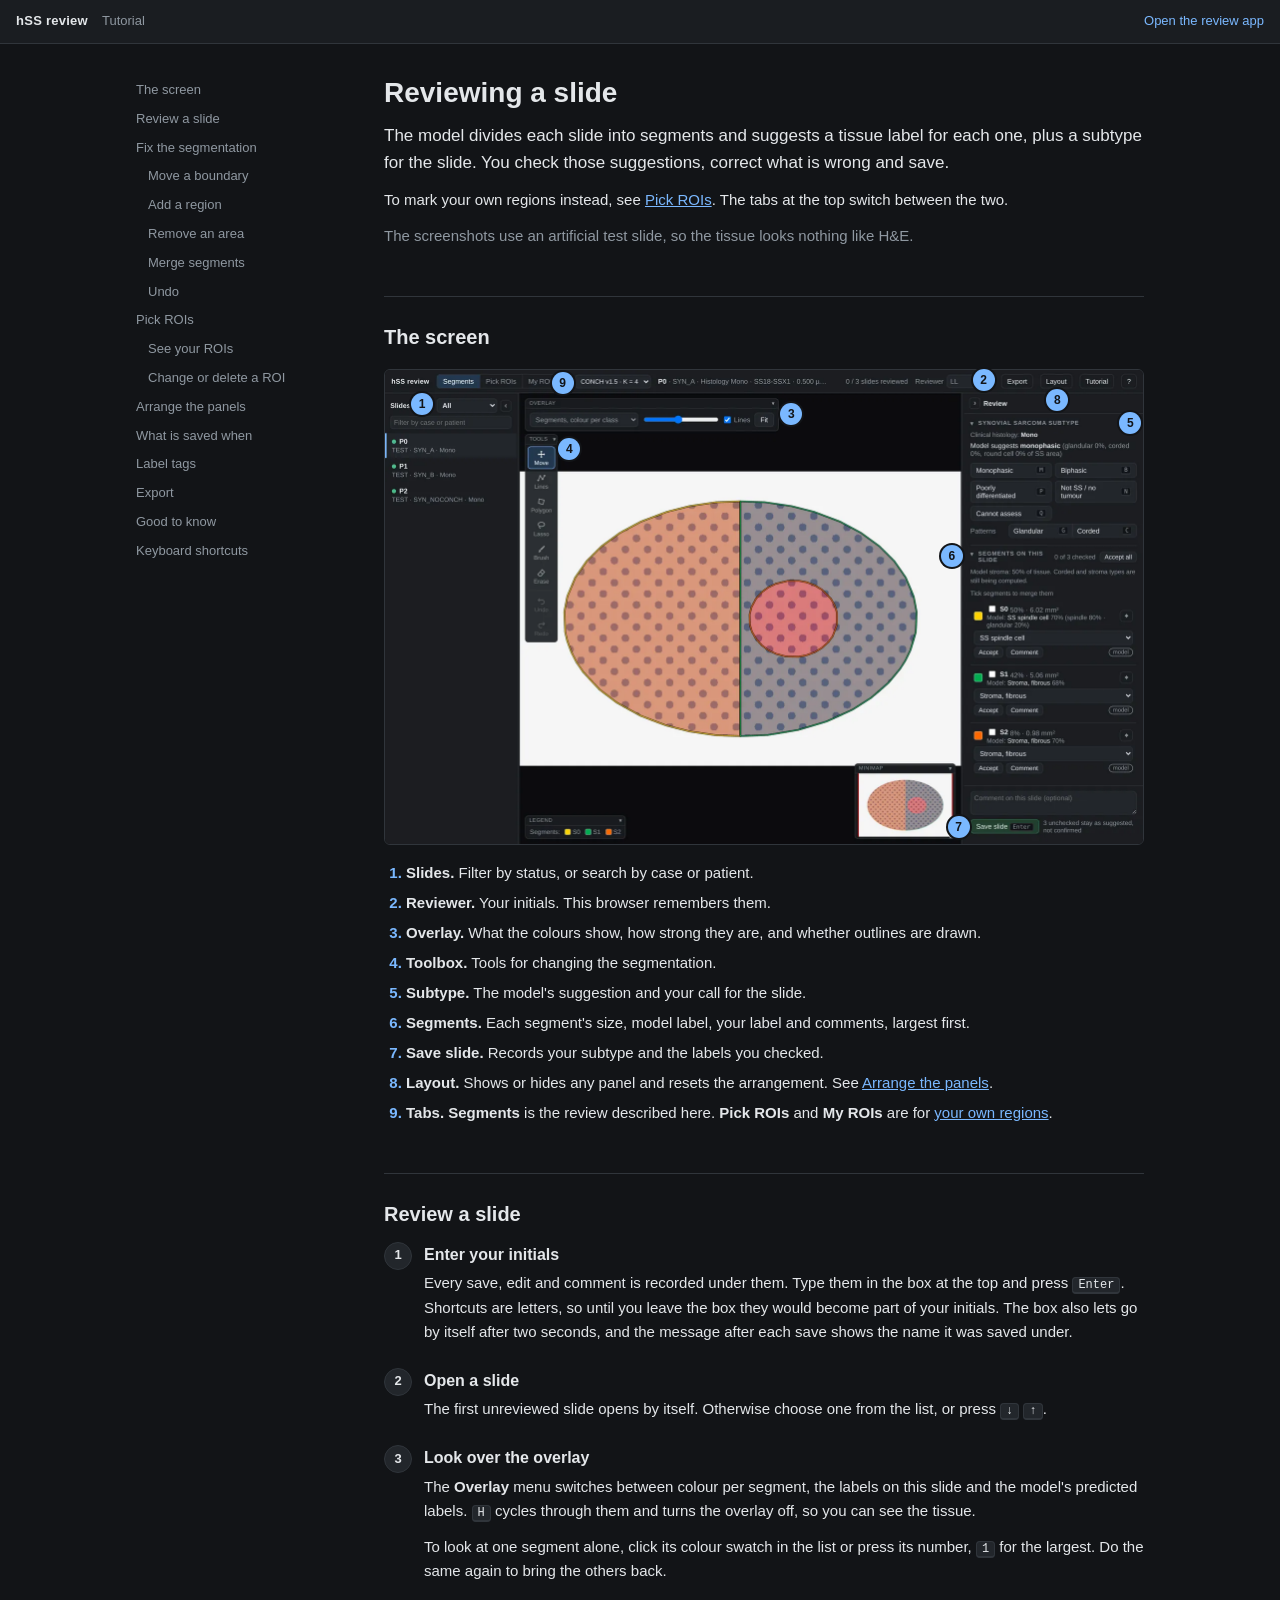
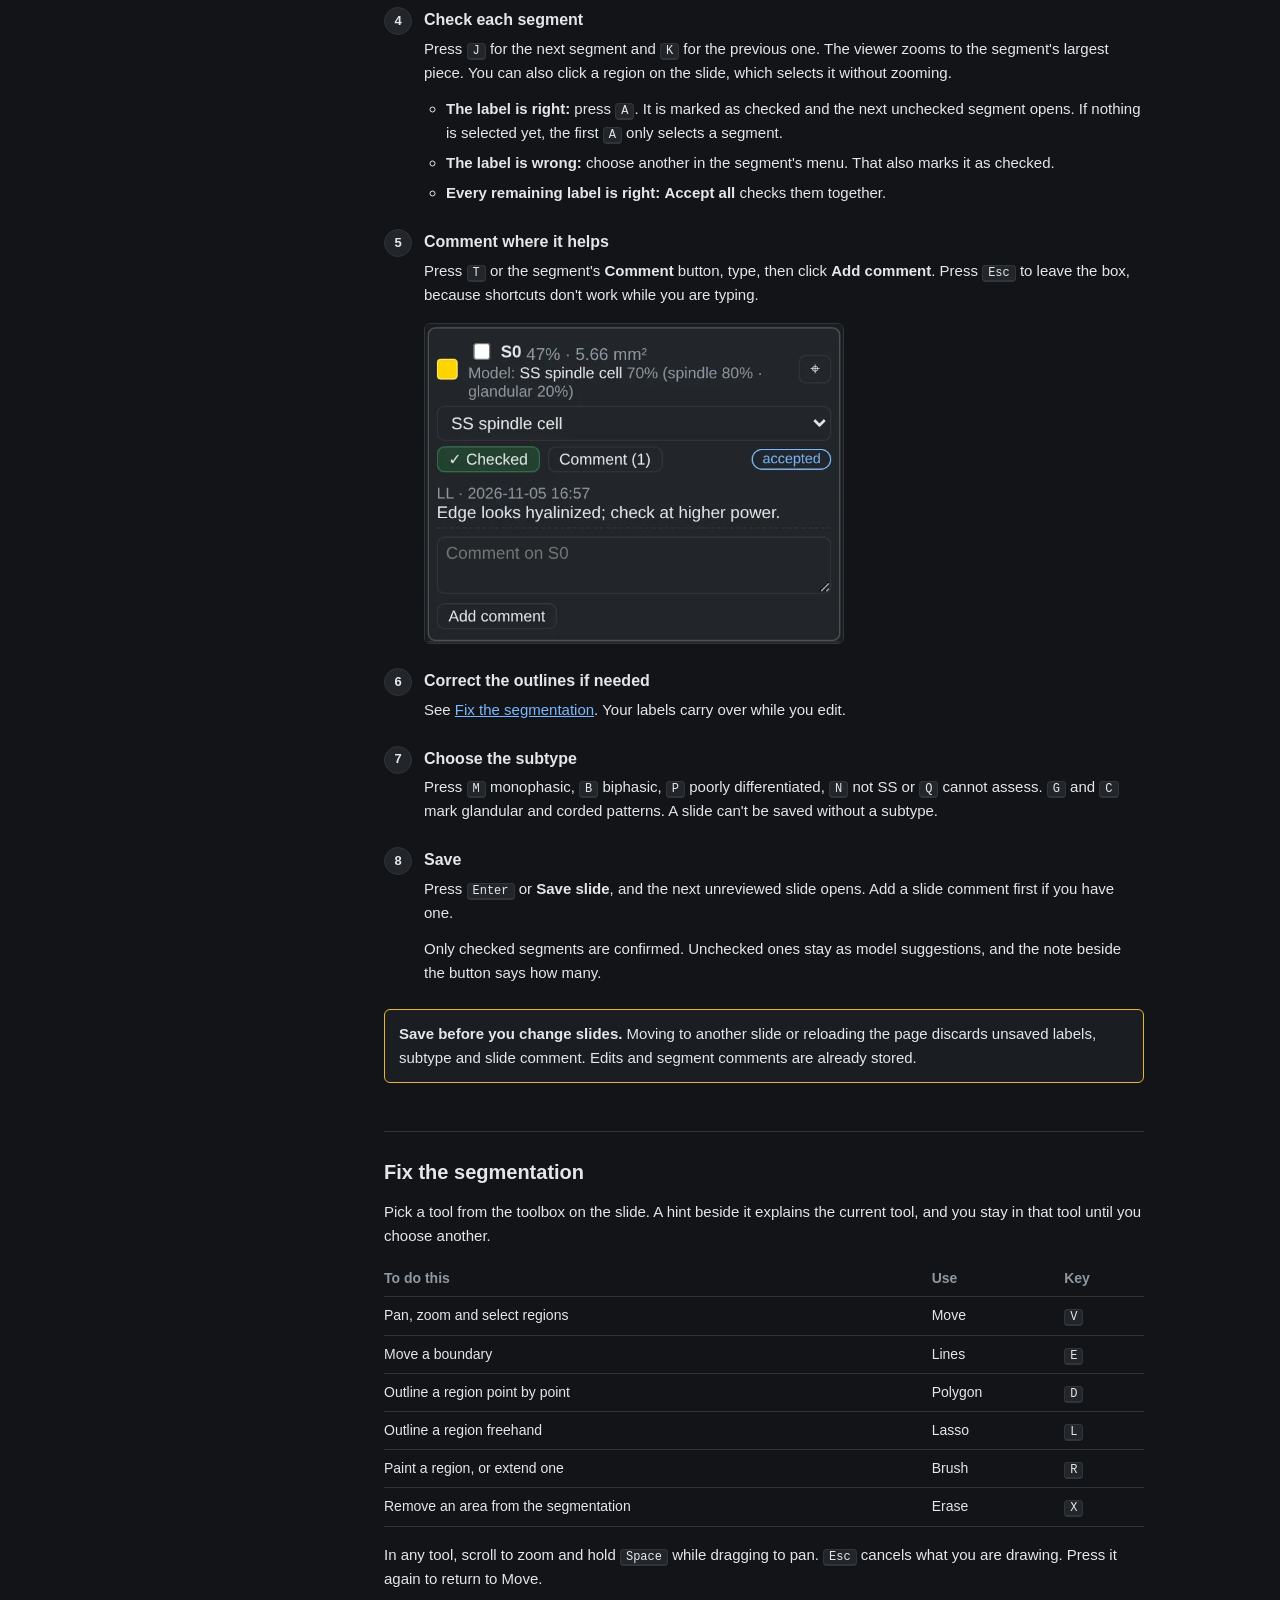
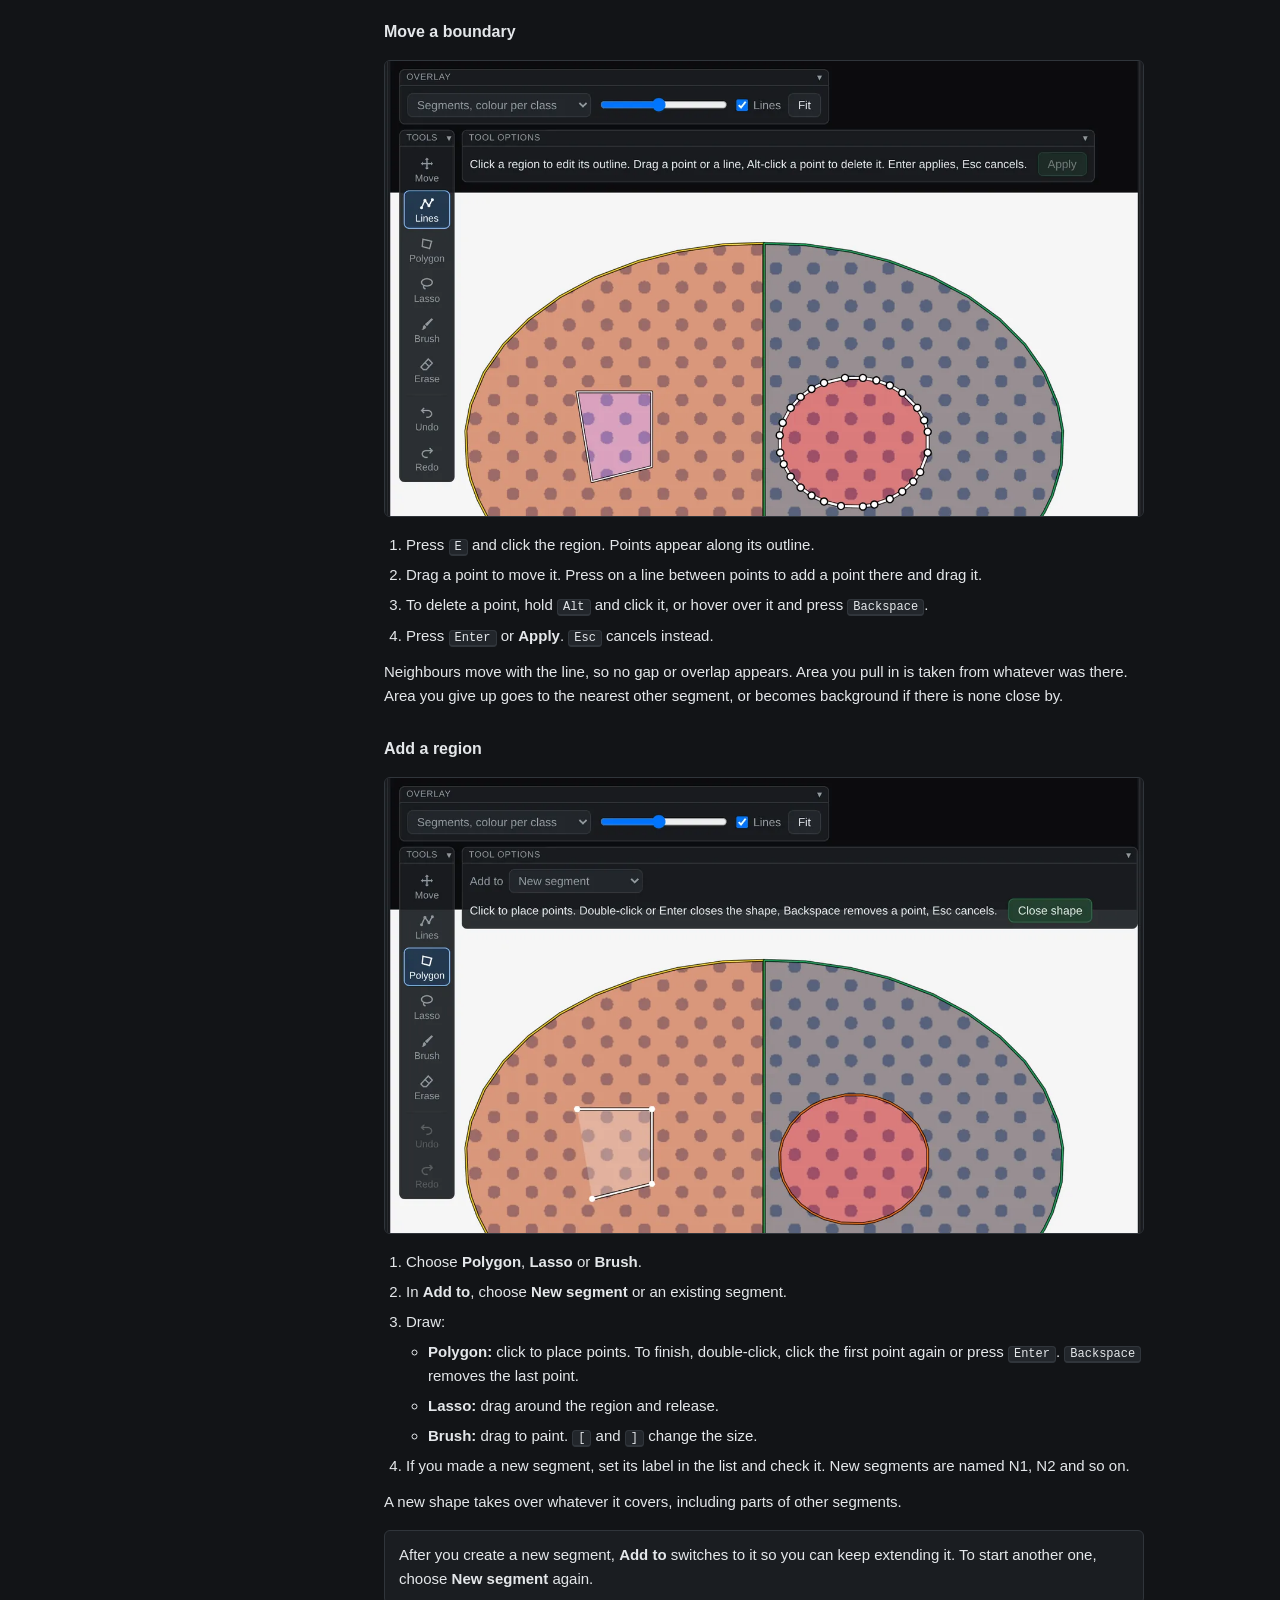
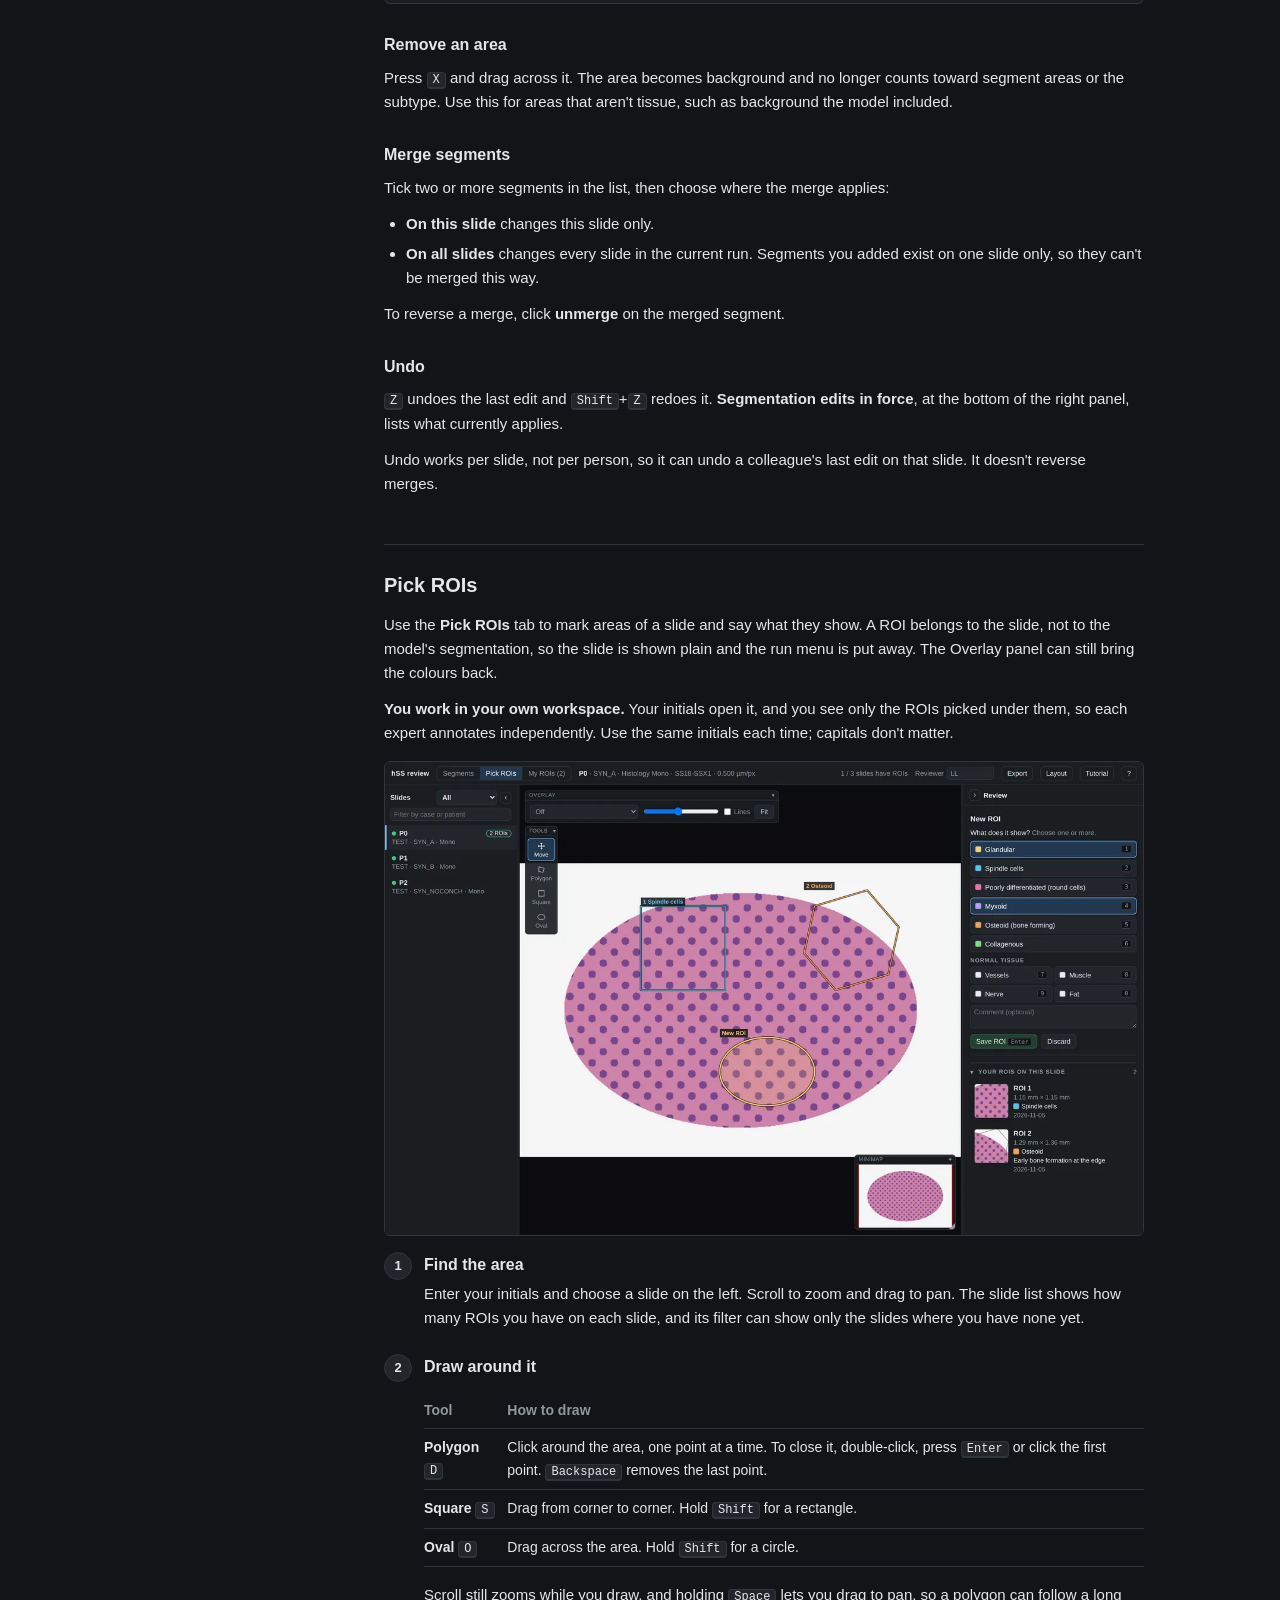
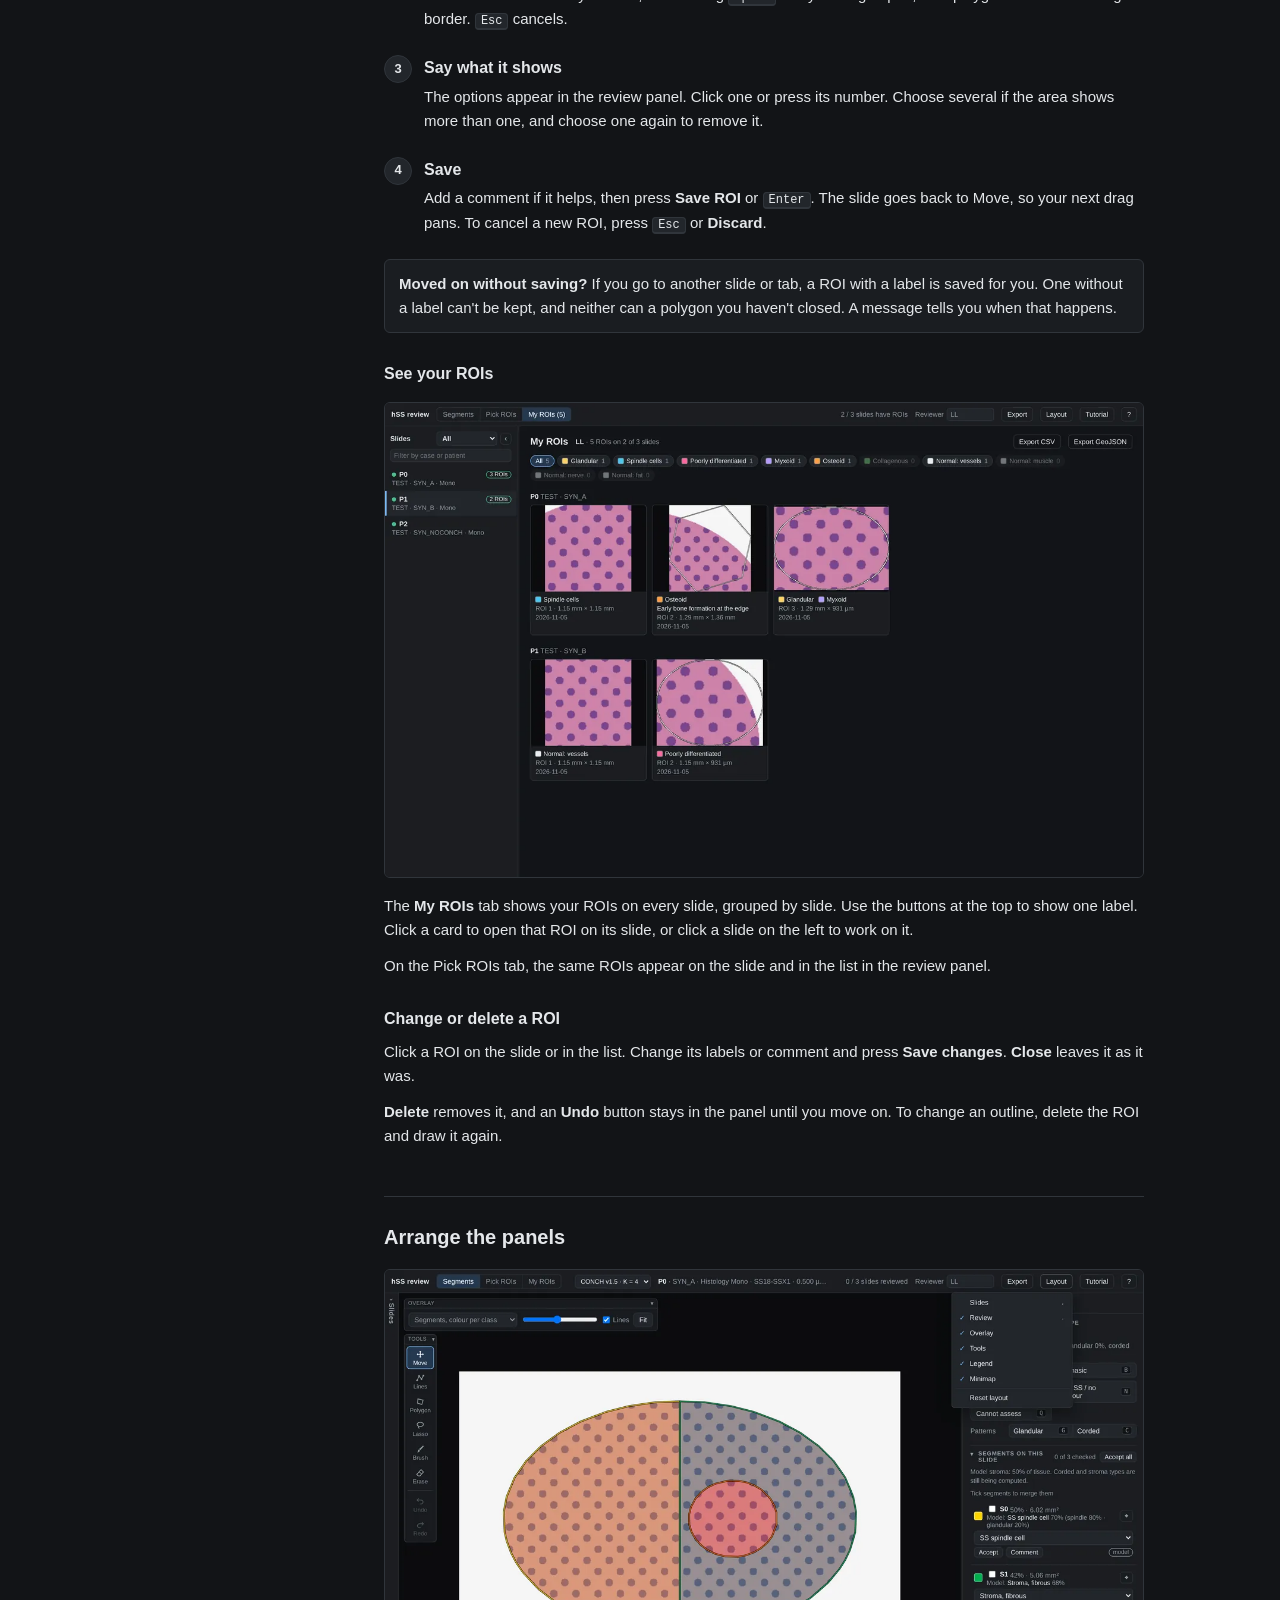
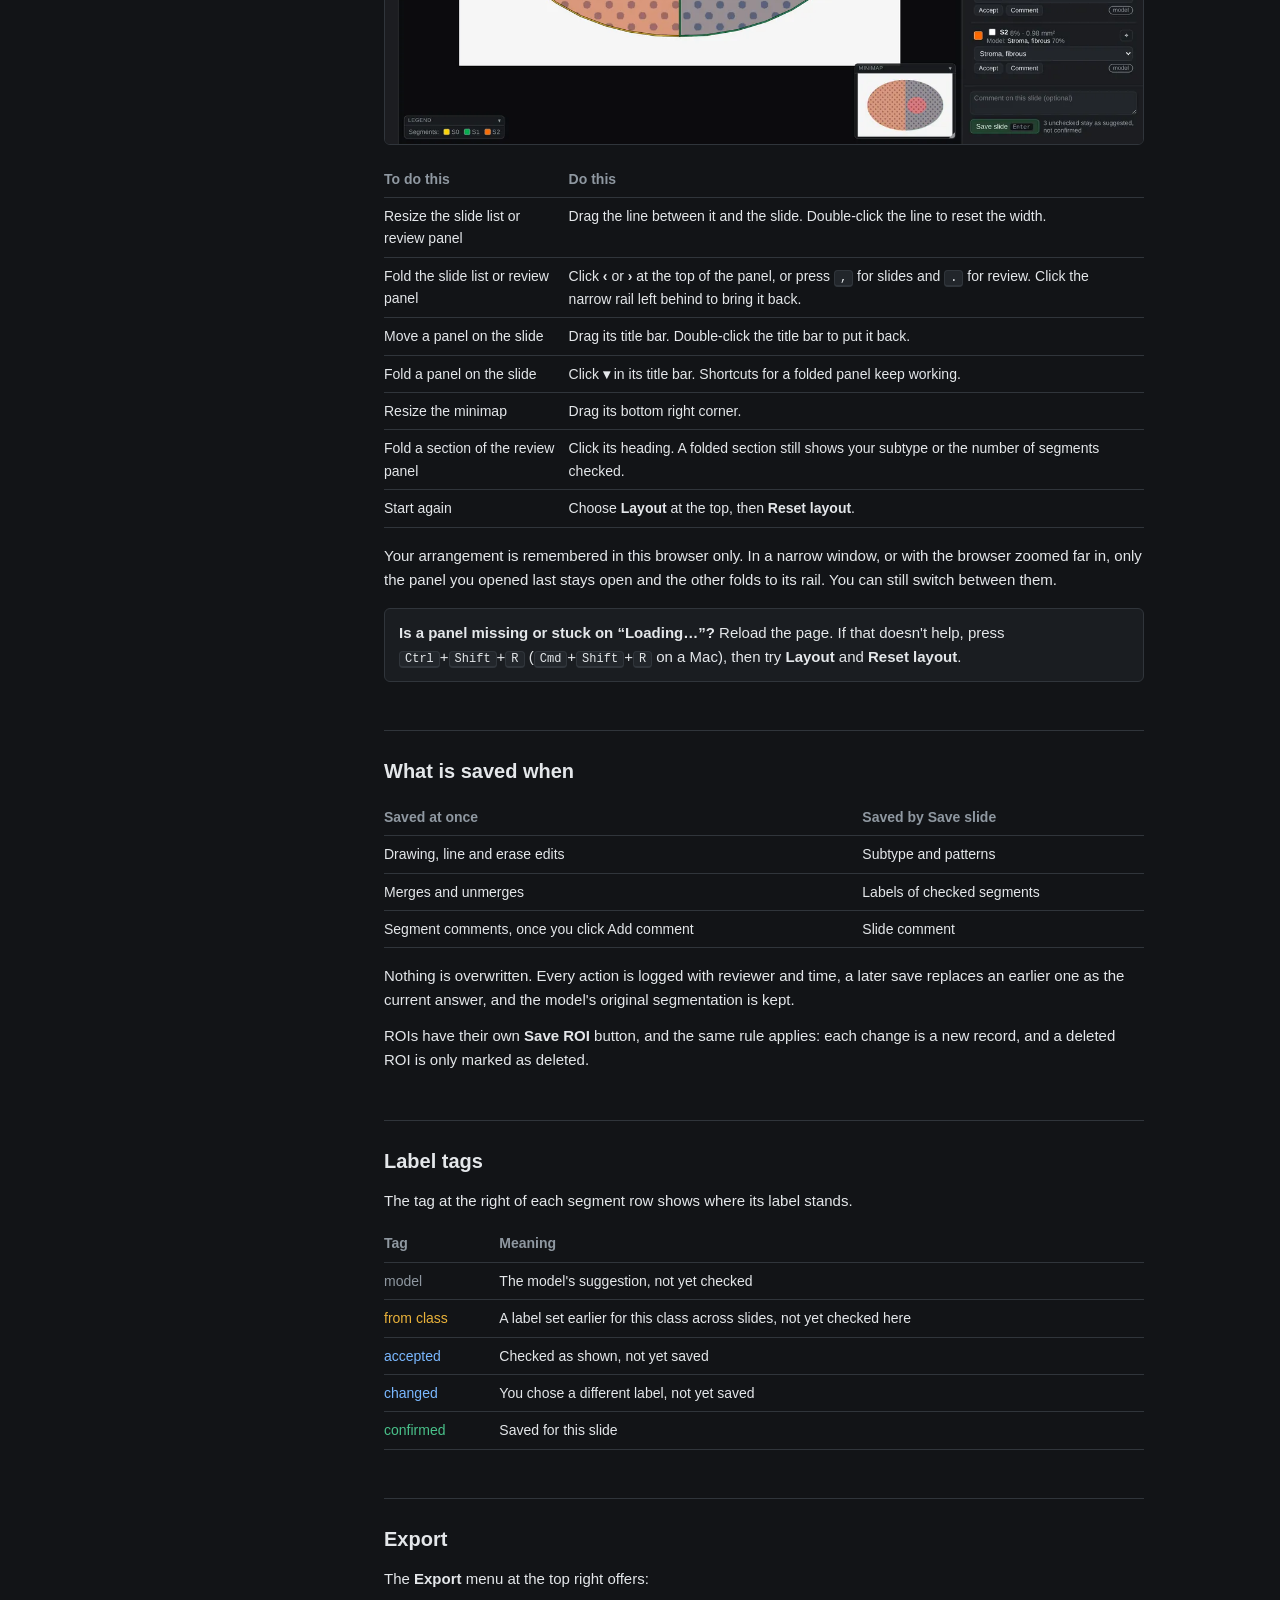
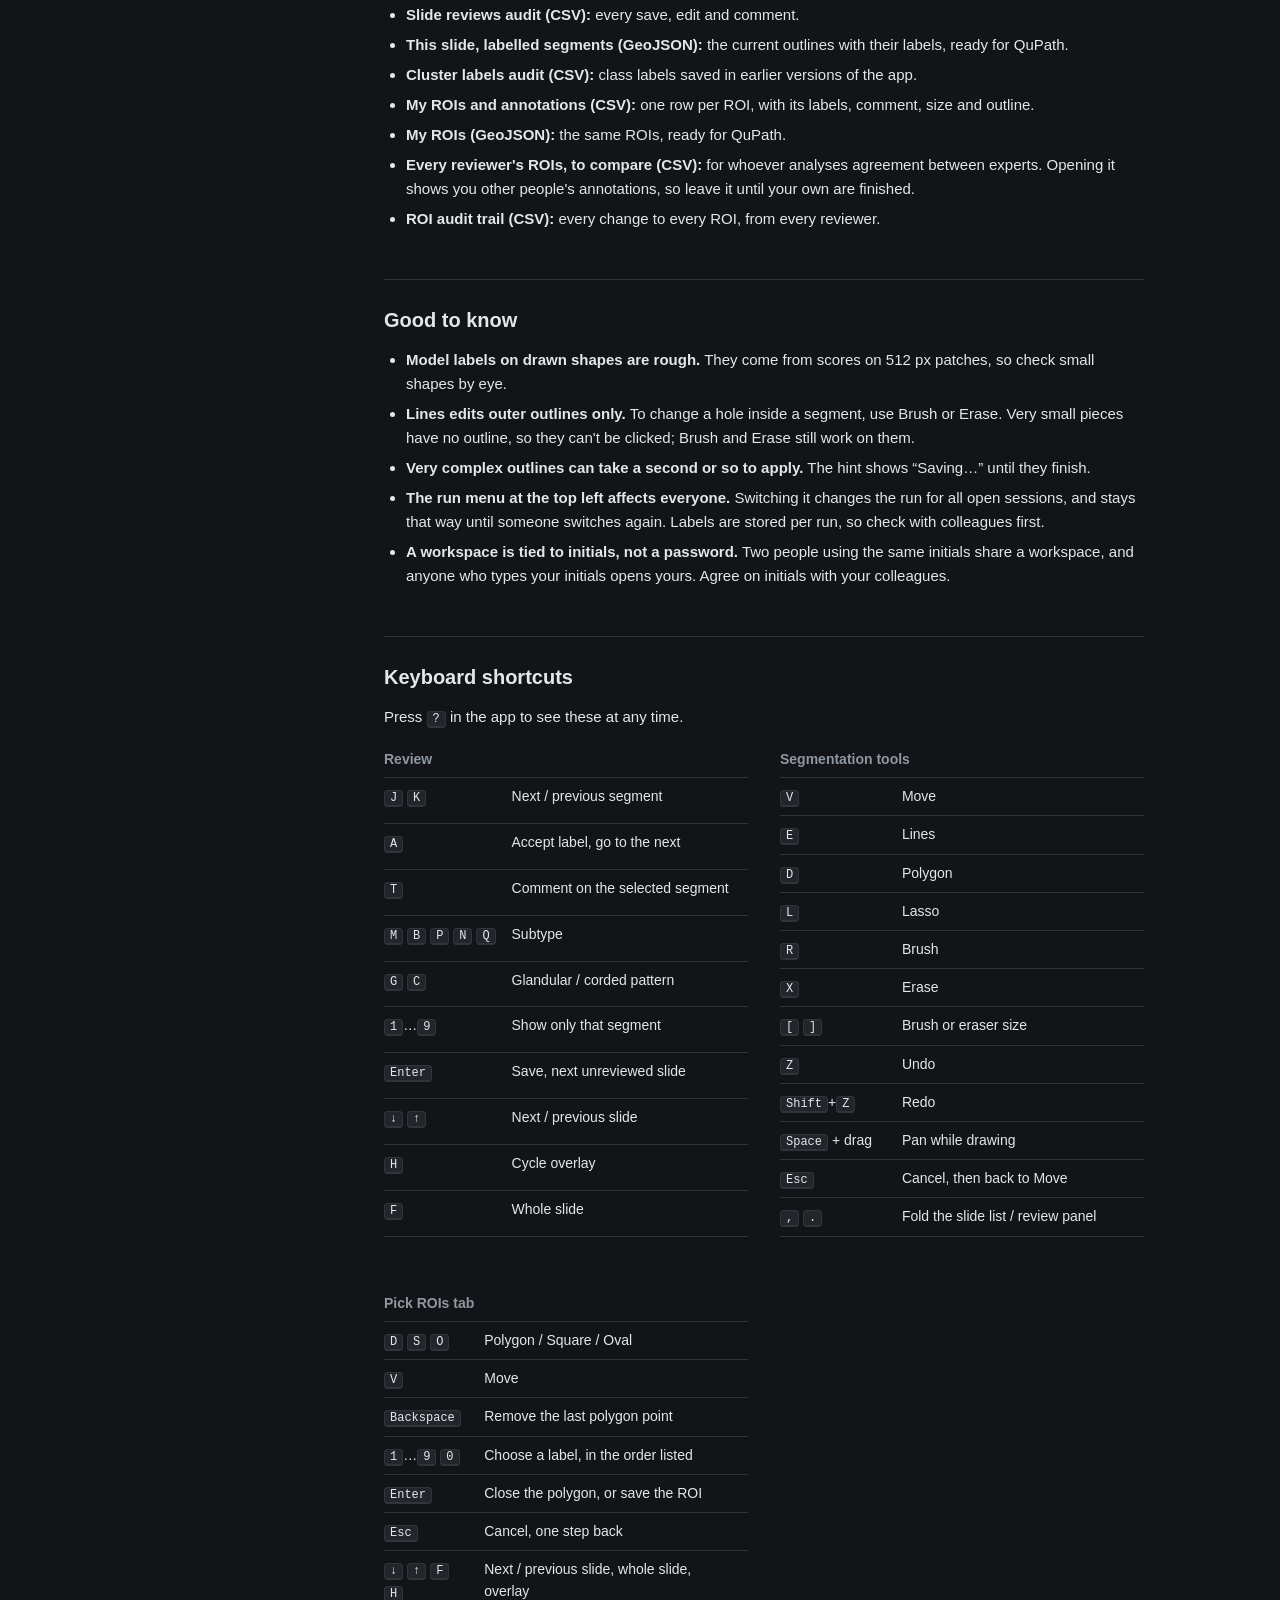
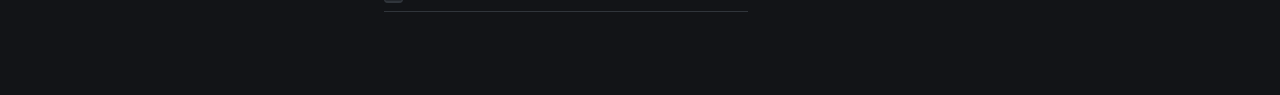
==== commit 08abf1a8: "Add expert ROI picking with private workspaces, and adjustable panels ROIs: a Pick ROIs tab to outli" ====
--- a/app/static/tutorial.html
+++ b/app/static/tutorial.html
@@ -4,7 +4,7 @@
 <meta charset="utf-8">
 <meta name="viewport" content="width=device-width, initial-scale=1">
 <title>hSS Review Tutorial</title>
-<link rel="stylesheet" href="style.css">
+<link rel="stylesheet" href="style.css?v=4">
 <link rel="stylesheet" href="tutorial.css">
 </head>
 <body class="tut">
@@ -25,6 +25,10 @@
     <a href="#erase" class="sub">Remove an area</a>
     <a href="#merge" class="sub">Merge segments</a>
     <a href="#undo" class="sub">Undo</a>
+    <a href="#rois">Pick ROIs</a>
+    <a href="#rois-all" class="sub">See your ROIs</a>
+    <a href="#rois-change" class="sub">Change or delete a ROI</a>
+    <a href="#layout">Arrange the panels</a>
     <a href="#saved">What is saved when</a>
     <a href="#tags">Label tags</a>
     <a href="#export">Export</a>
@@ -35,18 +39,21 @@
   <main class="tut-main">
     <h1>Reviewing a slide</h1>
     <p class="lede">The model divides each slide into segments and suggests a tissue label for each one, plus a subtype for the slide. You check those suggestions, correct what is wrong and save.</p>
+    <p>To mark your own regions instead, see <a href="#rois">Pick ROIs</a>. The tabs at the top switch between the two.</p>
     <p class="muted">The screenshots use an artificial test slide, so the tissue looks nothing like H&amp;E.</p>
 
     <h2 id="screen">The screen</h2>
     <figure class="callouts">
       <img src="tutorial/overview.webp" width="1520" height="950" alt="The review app with the slide list on the left, the slide and its coloured segments in the middle, and the subtype and segment list on the right.">
-      <span class="pin" style="left:6.3%;top:7.6%" aria-hidden="true">1</span>
-      <span class="pin" style="left:83.9%;top:2.5%" aria-hidden="true">2</span>
-      <span class="pin" style="left:56.5%;top:8.5%" aria-hidden="true">3</span>
-      <span class="pin" style="left:23.5%;top:17.5%" aria-hidden="true">4</span>
-      <span class="pin" style="left:97.6%;top:6.9%" aria-hidden="true">5</span>
-      <span class="pin" style="left:75.9%;top:34.9%" aria-hidden="true">6</span>
-      <span class="pin" style="left:75.7%;top:91.7%" aria-hidden="true">7</span>
+      <span class="pin" style="left:5.0%;top:7.3%" aria-hidden="true">1</span>
+      <span class="pin" style="left:78.9%;top:2.4%" aria-hidden="true">2</span>
+      <span class="pin" style="left:53.6%;top:9.4%" aria-hidden="true">3</span>
+      <span class="pin" style="left:24.4%;top:16.9%" aria-hidden="true">4</span>
+      <span class="pin" style="left:98.2%;top:11.3%" aria-hidden="true">5</span>
+      <span class="pin" style="left:74.7%;top:39.4%" aria-hidden="true">6</span>
+      <span class="pin" style="left:88.6%;top:6.5%" aria-hidden="true">8</span>
+      <span class="pin" style="left:75.6%;top:96.3%" aria-hidden="true">7</span>
+      <span class="pin" style="left:23.5%;top:2.9%" aria-hidden="true">9</span>
     </figure>
     <ol class="legend-list">
       <li><b>Slides.</b> Filter by status, or search by case or patient.</li>
@@ -56,13 +63,15 @@
       <li><b>Subtype.</b> The model's suggestion and your call for the slide.</li>
       <li><b>Segments.</b> Each segment's size, model label, your label and comments, largest first.</li>
       <li><b>Save slide.</b> Records your subtype and the labels you checked.</li>
+      <li><b>Layout.</b> Shows or hides any panel and resets the arrangement. See <a href="#layout">Arrange the panels</a>.</li>
+      <li><b>Tabs.</b> <b>Segments</b> is the review described here. <b>Pick ROIs</b> and <b>My ROIs</b> are for <a href="#rois">your own regions</a>.</li>
     </ol>
 
     <h2 id="review">Review a slide</h2>
     <ol class="steps">
       <li>
         <h3>Enter your initials</h3>
-        <p>Every save, edit and comment is recorded under them. The app asks for them if the box is empty.</p>
+        <p>Every save, edit and comment is recorded under them. Type them in the box at the top and press <kbd>Enter</kbd>. Shortcuts are letters, so until you leave the box they would become part of your initials. The box also lets go by itself after two seconds, and the message after each save shows the name it was saved under.</p>
       </li>
       <li>
         <h3>Open a slide</h3>
@@ -86,7 +95,7 @@
         <h3>Comment where it helps</h3>
         <p>Press <kbd>T</kbd> or the segment's <b>Comment</b> button, type, then click <b>Add comment</b>. Press <kbd>Esc</kbd> to leave the box, because shortcuts don't work while you are typing.</p>
         <figure>
-          <img src="tutorial/comment.webp" class="narrow" width="638" height="488" loading="lazy" alt="A selected segment in the list, marked as checked, with its comment thread open and a box for adding another comment.">
+          <img src="tutorial/comment.webp" class="narrow" width="640" height="488" loading="lazy" alt="A selected segment in the list, marked as checked, with its comment thread open and a box for adding another comment.">
         </figure>
       </li>
       <li>
@@ -166,6 +175,70 @@
     <p><kbd>Z</kbd> undoes the last edit and <kbd>Shift</kbd>+<kbd>Z</kbd> redoes it. <b>Segmentation edits in force</b>, at the bottom of the right panel, lists what currently applies.</p>
     <p>Undo works per slide, not per person, so it can undo a colleague's last edit on that slide. It doesn't reverse merges.</p>
 
+    <h2 id="rois">Pick ROIs</h2>
+    <p>Use the <b>Pick ROIs</b> tab to mark areas of a slide and say what they show. A ROI belongs to the slide, not to the model's segmentation, so the slide is shown plain and the run menu is put away. The Overlay panel can still bring the colours back.</p>
+    <p><b>You work in your own workspace.</b> Your initials open it, and you see only the ROIs picked under them, so each expert annotates independently. Use the same initials each time; capitals don't matter.</p>
+    <figure>
+      <img src="tutorial/roi-options.webp" width="1275" height="797" loading="lazy" alt="The Pick ROIs tab. A new square is drawn on the slide, and the review panel lists the options, with Glandular and Myxoid chosen, a comment box and a Save ROI button. Two earlier ROIs are listed below.">
+    </figure>
+    <ol class="steps">
+      <li>
+        <h3>Find the area</h3>
+        <p>Enter your initials and choose a slide on the left. Scroll to zoom and drag to pan. The slide list shows how many ROIs you have on each slide, and its filter can show only the slides where you have none yet.</p>
+      </li>
+      <li>
+        <h3>Draw around it</h3>
+        <table>
+          <thead><tr><th>Tool</th><th>How to draw</th></tr></thead>
+          <tbody>
+            <tr><td><b>Polygon</b> <kbd>D</kbd></td><td>Click around the area, one point at a time. To close it, double-click, press <kbd>Enter</kbd> or click the first point. <kbd>Backspace</kbd> removes the last point.</td></tr>
+            <tr><td><b>Square</b> <kbd>S</kbd></td><td>Drag from corner to corner. Hold <kbd>Shift</kbd> for a rectangle.</td></tr>
+            <tr><td><b>Oval</b> <kbd>O</kbd></td><td>Drag across the area. Hold <kbd>Shift</kbd> for a circle.</td></tr>
+          </tbody>
+        </table>
+        <p>Scroll still zooms while you draw, and holding <kbd>Space</kbd> lets you drag to pan, so a polygon can follow a long border. <kbd>Esc</kbd> cancels.</p>
+      </li>
+      <li>
+        <h3>Say what it shows</h3>
+        <p>The options appear in the review panel. Click one or press its number. Choose several if the area shows more than one, and choose one again to remove it.</p>
+      </li>
+      <li>
+        <h3>Save</h3>
+        <p>Add a comment if it helps, then press <b>Save ROI</b> or <kbd>Enter</kbd>. The slide goes back to Move, so your next drag pans. To cancel a new ROI, press <kbd>Esc</kbd> or <b>Discard</b>.</p>
+      </li>
+    </ol>
+    <aside class="tut-note"><b>Moved on without saving?</b> If you go to another slide or tab, a ROI with a label is saved for you. One without a label can't be kept, and neither can a polygon you haven't closed. A message tells you when that happens.</aside>
+
+    <h3 id="rois-all">See your ROIs</h3>
+    <figure>
+      <img src="tutorial/roi-gallery.webp" width="1275" height="797" loading="lazy" alt="The My ROIs tab. Each slide has a row of cards showing the picked area, its labels, comment, size and date. Buttons above filter by label, and there are Export buttons at the top right.">
+    </figure>
+    <p>The <b>My ROIs</b> tab shows your ROIs on every slide, grouped by slide. Use the buttons at the top to show one label. Click a card to open that ROI on its slide, or click a slide on the left to work on it.</p>
+    <p>On the Pick ROIs tab, the same ROIs appear on the slide and in the list in the review panel.</p>
+
+    <h3 id="rois-change">Change or delete a ROI</h3>
+    <p>Click a ROI on the slide or in the list. Change its labels or comment and press <b>Save changes</b>. <b>Close</b> leaves it as it was.</p>
+    <p><b>Delete</b> removes it, and an <b>Undo</b> button stays in the panel until you move on. To change an outline, delete the ROI and draw it again.</p>
+
+    <h2 id="layout">Arrange the panels</h2>
+    <figure>
+      <img src="tutorial/layout.webp" width="1275" height="797" loading="lazy" alt="The app with the slide list folded to a narrow rail on the left and the Layout menu open, listing each panel with a tick and a Reset layout item.">
+    </figure>
+    <table>
+      <thead><tr><th>To do this</th><th>Do this</th></tr></thead>
+      <tbody>
+        <tr><td>Resize the slide list or review panel</td><td>Drag the line between it and the slide. Double-click the line to reset the width.</td></tr>
+        <tr><td>Fold the slide list or review panel</td><td>Click <b>‹</b> or <b>›</b> at the top of the panel, or press <kbd>,</kbd> for slides and <kbd>.</kbd> for review. Click the narrow rail left behind to bring it back.</td></tr>
+        <tr><td>Move a panel on the slide</td><td>Drag its title bar. Double-click the title bar to put it back.</td></tr>
+        <tr><td>Fold a panel on the slide</td><td>Click <b>▾</b> in its title bar. Shortcuts for a folded panel keep working.</td></tr>
+        <tr><td>Resize the minimap</td><td>Drag its bottom right corner.</td></tr>
+        <tr><td>Fold a section of the review panel</td><td>Click its heading. A folded section still shows your subtype or the number of segments checked.</td></tr>
+        <tr><td>Start again</td><td>Choose <b>Layout</b> at the top, then <b>Reset layout</b>.</td></tr>
+      </tbody>
+    </table>
+    <p>Your arrangement is remembered in this browser only. In a narrow window, or with the browser zoomed far in, only the panel you opened last stays open and the other folds to its rail. You can still switch between them.</p>
+    <aside class="tut-note"><b>Is a panel missing or stuck on “Loading…”?</b> Reload the page. If that doesn't help, press <kbd>Ctrl</kbd>+<kbd>Shift</kbd>+<kbd>R</kbd> (<kbd>Cmd</kbd>+<kbd>Shift</kbd>+<kbd>R</kbd> on a Mac), then try <b>Layout</b> and <b>Reset layout</b>.</aside>
+
     <h2 id="saved">What is saved when</h2>
     <table>
       <thead><tr><th>Saved at once</th><th>Saved by Save slide</th></tr></thead>
@@ -176,6 +249,7 @@
       </tbody>
     </table>
     <p>Nothing is overwritten. Every action is logged with reviewer and time, a later save replaces an earlier one as the current answer, and the model's original segmentation is kept.</p>
+    <p>ROIs have their own <b>Save ROI</b> button, and the same rule applies: each change is a new record, and a deleted ROI is only marked as deleted.</p>
 
     <h2 id="tags">Label tags</h2>
     <p>The tag at the right of each segment row shows where its label stands.</p>
@@ -196,6 +270,10 @@
       <li><b>Slide reviews audit (CSV):</b> every save, edit and comment.</li>
       <li><b>This slide, labelled segments (GeoJSON):</b> the current outlines with their labels, ready for QuPath.</li>
       <li><b>Cluster labels audit (CSV):</b> class labels saved in earlier versions of the app.</li>
+      <li><b>My ROIs and annotations (CSV):</b> one row per ROI, with its labels, comment, size and outline.</li>
+      <li><b>My ROIs (GeoJSON):</b> the same ROIs, ready for QuPath.</li>
+      <li><b>Every reviewer's ROIs, to compare (CSV):</b> for whoever analyses agreement between experts. Opening it shows you other people's annotations, so leave it until your own are finished.</li>
+      <li><b>ROI audit trail (CSV):</b> every change to every ROI, from every reviewer.</li>
     </ul>
 
     <h2 id="limits">Good to know</h2>
@@ -203,7 +281,8 @@
       <li><b>Model labels on drawn shapes are rough.</b> They come from scores on 512 px patches, so check small shapes by eye.</li>
       <li><b>Lines edits outer outlines only.</b> To change a hole inside a segment, use Brush or Erase. Very small pieces have no outline, so they can't be clicked; Brush and Erase still work on them.</li>
       <li><b>Very complex outlines can take a second or so to apply.</b> The hint shows “Saving…” until they finish.</li>
-      <li><b>The run menu at the top left affects everyone.</b> Switching it changes the run for all open sessions, and labels are stored per run, so check with colleagues first.</li>
+      <li><b>The run menu at the top left affects everyone.</b> Switching it changes the run for all open sessions, and stays that way until someone switches again. Labels are stored per run, so check with colleagues first.</li>
+      <li><b>A workspace is tied to initials, not a password.</b> Two people using the same initials share a workspace, and anyone who types your initials opens yours. Agree on initials with your colleagues.</li>
     </ul>
 
     <h2 id="keys">Keyboard shortcuts</h2>
@@ -238,6 +317,19 @@
           <tr><td><kbd>Shift</kbd>+<kbd>Z</kbd></td><td>Redo</td></tr>
           <tr><td><kbd>Space</kbd> + drag</td><td>Pan while drawing</td></tr>
           <tr><td><kbd>Esc</kbd></td><td>Cancel, then back to Move</td></tr>
+          <tr><td><kbd>,</kbd> <kbd>.</kbd></td><td>Fold the slide list / review panel</td></tr>
+        </tbody>
+      </table>
+      <table>
+        <thead><tr><th colspan="2">Pick ROIs tab</th></tr></thead>
+        <tbody>
+          <tr><td><kbd>D</kbd> <kbd>S</kbd> <kbd>O</kbd></td><td>Polygon / Square / Oval</td></tr>
+          <tr><td><kbd>V</kbd></td><td>Move</td></tr>
+          <tr><td><kbd>Backspace</kbd></td><td>Remove the last polygon point</td></tr>
+          <tr><td><kbd>1</kbd>…<kbd>9</kbd> <kbd>0</kbd></td><td>Choose a label, in the order listed</td></tr>
+          <tr><td><kbd>Enter</kbd></td><td>Close the polygon, or save the ROI</td></tr>
+          <tr><td><kbd>Esc</kbd></td><td>Cancel, one step back</td></tr>
+          <tr><td><kbd>↓</kbd> <kbd>↑</kbd> <kbd>F</kbd> <kbd>H</kbd></td><td>Next / previous slide, whole slide, overlay</td></tr>
         </tbody>
       </table>
     </div>
--- a/app/static/style.css
+++ b/app/static/style.css
@@ -37,13 +37,14 @@
 
 /* header */
 #top {
-  height: 44px; flex: none; display: flex; align-items: center; gap: 14px; padding: 0 12px;
+  min-height: 44px; flex: none; display: flex; align-items: center; gap: 14px; padding: 0 12px;
   border-bottom: 1px solid var(--line); background: var(--panel);
 }
+#top > * { flex: none; }
 .brand { font-weight: 600; letter-spacing: .02em; }
-.slide-title { color: var(--muted); white-space: nowrap; overflow: hidden; text-overflow: ellipsis; }
+#top > .slide-title { flex: 0 1 auto; min-width: 0; color: var(--muted); white-space: nowrap; overflow: hidden; text-overflow: ellipsis; }
 .slide-title b { color: var(--text); font-weight: 600; }
-.spacer { flex: 1; }
+#top > .spacer, .spacer { flex: 1; }
 .progress { color: var(--muted); font-variant-numeric: tabular-nums; }
 .reviewer { color: var(--muted); display: flex; gap: 6px; align-items: center; }
 .reviewer input { width: 90px; }
@@ -60,17 +61,44 @@
 }
 .menu-pop a { display: block; padding: 7px 10px; color: var(--text); text-decoration: none; border-radius: 4px; }
 .menu-pop a:hover { background: #2c3137; }
+.menu-item { display: flex; align-items: center; gap: 8px; width: 100%; text-align: left; padding: 7px 10px; background: transparent; border: 0; border-radius: 4px; }
+.menu-item:hover { background: #2c3137; }
+.menu-item .check { width: 12px; color: var(--accent); }
+.menu-item kbd { font-family: ui-monospace, Menlo, monospace; font-size: 11px; color: var(--muted); }
 
 /* layout */
-main { flex: 1; min-height: 0; display: grid; grid-template-columns: 250px 1fr 340px; }
-aside { background: var(--panel); min-height: 0; overflow: auto; }
-#left { border-right: 1px solid var(--line); display: flex; flex-direction: column; }
-#right { border-left: 1px solid var(--line); }
+main {
+  flex: 1; min-height: 0; min-width: 0; display: grid;
+  grid-template-columns: var(--lw, 250px) var(--ld, 6px) minmax(0, 1fr) var(--rd, 6px) var(--rw, 340px);
+  grid-template-rows: minmax(0, 1fr);
+}
+/* placed by hand: the gallery lies over the middle and the right, and would otherwise push them to a second row */
+#left { grid-area: 1 / 1; } #leftResizer { grid-area: 1 / 2; } #center { grid-area: 1 / 3; } #rightResizer { grid-area: 1 / 4; } #right { grid-area: 1 / 5; }
+aside { background: var(--panel); min-height: 0; min-width: 0; overflow: auto; }
+#left, #right { display: flex; flex-direction: column; overflow: hidden; }
 #center { display: flex; flex-direction: column; min-width: 0; min-height: 0; }
+.resizer { position: relative; min-height: 0; cursor: col-resize; touch-action: none; background: var(--panel); }
+.resizer::after { content: ""; position: absolute; top: 0; bottom: 0; left: 2px; width: 1px; background: var(--line); transition: background .12s ease-out; }
+.resizer:hover::after, .resizer.active::after, .resizer:focus-visible::after { left: 1px; width: 3px; background: var(--accent); }
+.resizer:focus { outline: 0; }
+body.resizing, body.resizing * { cursor: col-resize !important; user-select: none; }
+.fold-btn { padding: 0 7px; font-size: 15px; line-height: 20px; background: transparent; color: var(--muted); }
+.fold-btn:hover { color: var(--text); }
+.rail { display: none; }
+aside.folded > *:not(.rail) { display: none; }
+aside.folded > .rail {
+  display: flex; align-items: center; justify-content: flex-start; flex: 1; width: 100%; padding: 10px 0; writing-mode: vertical-rl;
+  background: var(--panel); border: 0; border-radius: 0; color: var(--muted); font-weight: 600; letter-spacing: .02em;
+}
+aside.folded > .rail:hover { background: var(--panel-2); color: var(--text); }
+#left.folded { border-right: 1px solid var(--line); }
+#right.folded { border-left: 1px solid var(--line); }
 
 /* slide list */
-.panel-head { display: flex; justify-content: space-between; align-items: center; padding: 10px 10px 6px; font-weight: 600; }
-.search { margin: 0 10px 8px; }
+.panel-head { flex: none; display: flex; gap: 6px; align-items: center; padding: 10px 10px 6px; font-weight: 600; }
+.panel-head select { min-width: 0; }
+#right .panel-head { padding: 8px 10px; border-bottom: 1px solid var(--line); }
+.search { flex: none; margin: 0 10px 8px; min-width: 0; }
 .slide-list { list-style: none; margin: 0; padding: 0 0 10px; overflow: auto; flex: 1; }
 .slide-list li { padding: 8px 10px; border-left: 3px solid transparent; cursor: pointer; }
 .slide-list li:hover { background: var(--panel-2); }
@@ -84,39 +112,52 @@
 .qc-ok { background: var(--s-prelabel); } .qc-warn { background: var(--s-review); } .qc-fail { background: var(--s-needs); }
 
 /* viewer */
-#viewerWrap { position: relative; flex: 1; min-height: 0; }
+#viewerWrap { position: relative; flex: 1; min-height: 0; isolation: isolate; overflow: hidden; }
 #viewer { position: absolute; inset: 0; background: #0b0c0e; }
-.tools {
-  position: absolute; top: 10px; left: 10px; display: flex; gap: 8px; align-items: center; z-index: 5;
-  background: rgba(26,29,33,.92); border: 1px solid var(--line); border-radius: var(--radius); padding: 6px 8px;
+.fp {
+  position: absolute; z-index: 5; display: flex; flex-direction: column; max-width: calc(100% - 20px); max-height: calc(100% - 20px);
+  background: rgba(26,29,33,.92); border: 1px solid var(--line); border-radius: var(--radius);
+}
+.fp-head {
+  flex: none; display: flex; align-items: center; justify-content: space-between; gap: 6px; height: 18px; padding: 0 2px 0 7px;
+  cursor: move; touch-action: none; user-select: none; color: var(--muted); font-size: 10px; letter-spacing: .05em; text-transform: uppercase;
+  border-bottom: 1px solid var(--line);
+}
+.fp-title { white-space: nowrap; overflow: hidden; text-overflow: ellipsis; }
+.fp-fold { flex: none; padding: 0 4px; border: 0; background: transparent; color: var(--muted); font-size: 11px; line-height: 16px; }
+.fp-fold:hover { color: var(--text); }
+.fp-body { min-height: 0; min-width: 0; overflow: auto; }
+.fp.folded .fp-body, .fp.folded .fp-resize { display: none !important; }   /* the viewer sets the minimap's display inline */
+.fp.folded .fp-head { border-bottom: 0; }
+.tools { top: 10px; left: 10px; }
+.tools .fp-body { display: flex; flex-wrap: wrap; gap: 8px; align-items: center; padding: 6px 8px; }
+.map-panel { right: 10px; bottom: 10px; }
+#navBody { position: relative; width: 190px; height: 120px; overflow: hidden; }
+.fp-resize {
+  position: absolute; right: 0; bottom: 0; width: 13px; height: 13px; z-index: 2; cursor: nwse-resize; touch-action: none;
+  background: linear-gradient(135deg, transparent 55%, var(--muted) 55%);
+  border-bottom-right-radius: var(--radius);
 }
 .tools label { display: flex; gap: 6px; align-items: center; color: var(--muted); }
 .tool.on { border-color: var(--accent); color: var(--accent); }
-.legend {
-  position: absolute; left: 10px; bottom: 10px; z-index: 5; display: flex; gap: 10px; flex-wrap: wrap;
-  background: rgba(26,29,33,.92); border: 1px solid var(--line); border-radius: var(--radius); padding: 5px 8px;
-  color: var(--muted); font-size: 12px; max-width: 70%;
-}
+.legend { left: 10px; bottom: 10px; color: var(--muted); font-size: 12px; max-width: 60%; }
+.legend .fp-body { display: flex; gap: 10px; flex-wrap: wrap; padding: 5px 8px; }
 .legend i { display: inline-block; width: 10px; height: 10px; border-radius: 2px; box-shadow: 0 0 0 1px rgba(255,255,255,.45); margin-right: 4px; vertical-align: -1px; }
 #edCanvas { position: absolute; inset: 0; width: 100%; height: 100%; pointer-events: none; z-index: 3; }
 #viewerWrap:not([data-tool="nav"]):not([data-pan]) #viewer { cursor: crosshair; }
-.toolbox {
-  position: absolute; top: 56px; left: 10px; z-index: 5; display: flex; flex-direction: column; gap: 2px; width: 58px;
-  background: rgba(26,29,33,.92); border: 1px solid var(--line); border-radius: var(--radius); padding: 4px;
-}
+.toolbox { top: 74px; left: 10px; width: 62px; }
+.toolbox .fp-body { display: flex; flex-direction: column; gap: 2px; padding: 4px; }
 .toolbox button {
   display: flex; flex-direction: column; align-items: center; gap: 2px; padding: 5px 0 4px; font-size: 11px;
   background: transparent; border-color: transparent; color: var(--muted);
 }
 .toolbox button:hover:not(:disabled) { color: var(--text); background: var(--panel-2); }
 .toolbox button.on { background: #24384f; border-color: var(--accent); color: #fff; }
+.toolbox .fp-title { letter-spacing: .02em; }
 .toolbox svg { width: 18px; height: 18px; display: block; }
 .tool-sep { height: 1px; background: var(--line); margin: 3px 2px; }
-.tool-opts {
-  position: absolute; top: 56px; left: 78px; right: 10px; width: fit-content; max-width: calc(100% - 88px); z-index: 5;
-  display: flex; flex-wrap: wrap; gap: 6px 12px; align-items: center;
-  background: rgba(26,29,33,.92); border: 1px solid var(--line); border-radius: var(--radius); padding: 6px 8px;
-}
+.tool-opts { top: 74px; left: 80px; width: fit-content; }
+.tool-opts .fp-body { display: flex; flex-wrap: wrap; gap: 6px 12px; align-items: center; padding: 6px 8px; }
 .tool-opts label { display: flex; gap: 6px; align-items: center; color: var(--muted); }
 .tool-opts select { max-width: 190px; }
 .tool-opts input[type="range"] { padding: 0; width: 110px; }
@@ -211,7 +252,8 @@
 button:disabled { opacity: .45; cursor: default; }
 
 /* slide review panel */
-.spanel { padding: 12px; }
+.spanel { flex: 1; min-height: 0; overflow: auto; padding: 12px 12px 0; }   /* no bottom padding: the Save footer sits flush, or rows show under it */
+.spanel:not(.empty)::after { content: ""; display: block; height: 12px; }
 .spanel.empty { color: var(--muted); padding: 24px 16px; }
 .sec.first { margin-top: 0; border-top: 0; padding-top: 0; }
 .txt { color: var(--text); }
@@ -230,14 +272,17 @@
 }
 .srow + .srow { border-top-color: var(--line); border-radius: 0; }
 .srow.solo { background: var(--panel-2); border-color: var(--accent); border-radius: var(--radius); }
-.srow.focus { background: var(--panel-2); border-color: #fff3; border-radius: var(--radius); }
+.srow.focus { scroll-margin: 12px 0 130px; background: var(--panel-2); border-color: #fff3; border-radius: var(--radius); }
 .srow { cursor: pointer; }
 .sact { grid-area: act; display: flex; gap: 6px; align-items: center; }
 .sact .spacer { flex: 1; }
 .mini { font-size: 12px; padding: 2px 8px; }
 .mini.on { background: #23412f; border-color: #2f6b47; }
 .sec-head { display: flex; align-items: center; gap: 8px; margin-bottom: 8px; }
-.sec-head h3 { margin: 0; flex: 1; }
+.sec-head h3 { margin: 0; flex: 1; min-width: 0; }
+.sec-fold { display: flex; gap: 5px; width: 100%; padding: 0; border: 0; background: transparent; color: inherit; font: inherit; letter-spacing: inherit; text-align: left; text-transform: inherit; }
+.sec-fold:hover { color: var(--text); }
+.chev { flex: none; width: 10px; }
 .allchecked { color: var(--s-prelabel); }
 .snotes { grid-area: note; cursor: auto; }
 .snote { padding: 4px 0; border-bottom: 1px dashed var(--line); }
@@ -262,3 +307,93 @@
 .pick { display: inline-flex; align-items: center; gap: 5px; cursor: pointer; }
 .mchip { font-size: 11px; padding: 0 6px; border: 1px solid var(--line); border-radius: 9px; color: var(--muted, #aaa); white-space: nowrap; }
 .linkbtn { background: none; border: 0; padding: 0 0 0 4px; color: var(--accent); cursor: pointer; font-size: 11px; text-decoration: underline; }
+
+/* tabs: Segments, Pick ROIs, My ROIs */
+.mode-tabs { display: flex; border: 1px solid var(--line); border-radius: var(--radius); overflow: hidden; }
+.mode-tabs button { border: 0; border-radius: 0; background: transparent; color: var(--muted); padding: 5px 11px; white-space: nowrap; }
+.mode-tabs button + button { border-left: 1px solid var(--line); }
+.mode-tabs button:hover { color: var(--text); }
+.mode-tabs button.on { background: #24384f; color: #fff; }
+#roiCount { font-variant-numeric: tabular-nums; }
+body[data-mode="segments"] #rpPanel, body[data-mode="segments"] #roiTools, body[data-mode="segments"] #gallery,
+body:not([data-mode="segments"]) #srPanel, body:not([data-mode="segments"]) #toolbox,
+body:not([data-mode="segments"]) #toolOpts, body:not([data-mode="segments"]) #segRun,
+body[data-mode="rois"] #gallery { display: none !important; }
+#viewerWrap[data-hot] #viewer { cursor: pointer; }
+body[data-mode="all"] #slideTitle { visibility: hidden; }   /* the gallery covers every slide, not the one open behind it */
+
+/* review panel, Pick ROIs */
+.rintro { margin: 0 0 12px; padding: 0 0 12px 18px; border-bottom: 1px solid var(--line); line-height: 1.55; }
+.rintro li { margin-bottom: 3px; }
+.rintro kbd, .roi-opt kbd {
+  font-family: ui-monospace, Menlo, monospace; font-size: 11px; border: 1px solid var(--line); border-bottom-width: 2px;
+  border-radius: 4px; padding: 0 5px; color: var(--muted); background: var(--bg);
+}
+.rintro.now { padding: 8px 10px; border: 1px solid var(--accent); border-radius: var(--radius); }
+.rworkspace { margin: -2px 0 12px; padding-bottom: 12px; border-bottom: 1px solid var(--line); }
+ol.rintro:has(+ .rworkspace) { border-bottom: 0; padding-bottom: 0; margin-bottom: 8px; }
+.rform { padding-bottom: 12px; border-bottom: 1px solid var(--line); margin-bottom: 12px; }
+.rform.fresh { animation: rform-in .22s cubic-bezier(.16, 1, .3, 1); }
+@keyframes rform-in { from { opacity: 0; transform: translateY(-6px); } to { opacity: 1; transform: none; } }
+@media (prefers-reduced-motion: reduce) { .rform.fresh { animation: none; } }
+.rform-head { display: flex; align-items: center; gap: 8px; min-height: 26px; font-size: 14px; }
+.rform-head .zoom { padding: 2px 8px; }
+.rform-q { margin: 6px 0 8px; }
+.rform-group { margin: 10px 0 5px; font-size: 11px; color: var(--muted); text-transform: uppercase; letter-spacing: .08em; font-weight: 600; }
+.roi-opts { display: flex; flex-direction: column; gap: 4px; }
+.roi-opts.two { display: grid; grid-template-columns: 1fr 1fr; }
+.roi-opt { display: flex; align-items: center; gap: 8px; width: 100%; min-width: 0; padding: 7px 9px; text-align: left; }
+.roi-opt span { flex: 1; min-width: 0; }
+.roi-opt i, .rchip i, .gal-f i { flex: none; display: inline-block; width: 10px; height: 10px; border-radius: 2px; box-shadow: 0 0 0 1px rgba(255,255,255,.35); }
+.roi-opt.on { background: #24384f; border-color: var(--accent); color: #fff; }
+.rform .save-row { margin-top: 8px; }
+.rform-who { margin-top: 8px; }
+button.danger { color: var(--s-needs); }
+.rundo { display: flex; align-items: center; justify-content: space-between; margin-bottom: 10px; padding: 5px 8px; background: var(--panel-2); border-radius: var(--radius); }
+.rrow { display: flex; gap: 10px; width: 100%; padding: 7px; margin-bottom: 4px; text-align: left; background: transparent; border-color: transparent; }
+.rrow:hover { background: var(--panel-2); }
+.rrow.on { background: var(--panel-2); border-color: var(--accent); }
+.rrow img { flex: none; width: 64px; height: 64px; object-fit: cover; border-radius: 4px; background: #0b0c0e; }
+.rrow-body, .gcard-body { display: flex; flex-direction: column; gap: 3px; min-width: 0; align-items: flex-start; }
+.rrow-note { color: var(--text); overflow-wrap: anywhere; display: -webkit-box; -webkit-line-clamp: 2; -webkit-box-orient: vertical; overflow: hidden; }
+.rchips { display: flex; flex-wrap: wrap; gap: 3px 9px; }
+.rchip { display: inline-flex; align-items: center; gap: 5px; font-size: 12px; }
+
+/* My ROIs */
+#gallery { grid-column: 3 / 6; grid-row: 1; z-index: 8; min-width: 0; overflow: auto; padding: 16px 20px 32px; background: var(--bg); }
+.gal-head { display: flex; flex-wrap: wrap; align-items: center; gap: 8px 14px; }
+.gal-head h2 { margin: 0; font-size: 18px; font-weight: 600; }
+.gal-head label { display: flex; align-items: center; gap: 6px; }
+.gal-filters { display: flex; flex-wrap: wrap; gap: 5px; margin: 12px 0 4px; }
+.gal-f { display: inline-flex; align-items: center; gap: 6px; padding: 3px 9px; border-radius: 13px; font-size: 12px; }
+.gal-f.on { background: #24384f; border-color: var(--accent); color: #fff; }
+.gal-slide h3 { margin: 22px 0 8px; font-size: 13px; font-weight: 400; }
+.linkish { padding: 0; border: 0; background: none; color: var(--text); font-weight: 600; }
+.linkish:hover { color: var(--accent); text-decoration: underline; }
+.gal-grid { display: grid; grid-template-columns: repeat(auto-fill, minmax(190px, 1fr)); gap: 10px; }
+.gcard { display: flex; flex-direction: column; padding: 0; overflow: hidden; text-align: left; background: var(--panel); }
+.gcard:hover { border-color: var(--accent); }
+.gthumb { display: block; position: relative; flex: none; width: 100%; aspect-ratio: 4 / 3; background: #0b0c0e; }
+.gthumb img { position: absolute; inset: 0; width: 100%; height: 100%; object-fit: contain; }
+.gcard-body { padding: 8px 9px 9px; }
+.gal-empty { padding: 56px 0; text-align: center; color: var(--muted); }
+
+/* narrow windows, or a browser zoomed far in: the header wraps instead of pushing controls off screen */
+@media (max-width: 1180px) {
+  #top { flex-wrap: wrap; gap: 6px 10px; padding: 6px 12px; }
+  #top > .progress { display: none; }
+  #top > .mode-tabs { order: -1; }
+  #top > .run-select { flex: 0 1 180px; min-width: 0; margin-left: 0; }
+  #top > .slide-title { order: 10; flex: 1 0 100%; }
+}
+@media (max-width: 700px) {
+  #top > .brand { display: none; }
+  .mode-tabs button { padding: 4px 8px; }
+  #gallery { padding: 12px 12px 24px; }
+  #top > .spacer { display: none; }
+  #top > .run-select { flex: 1 1 100%; max-width: none; }
+  .reviewer { font-size: 0; }   /* the placeholder and aria name still say what the box is */
+  .reviewer input { font-size: 13px; width: 70px; }
+  #top button, #top .ghost-link { padding: 4px 8px; }
+  .menu-pop { right: auto; left: 0; }
+}
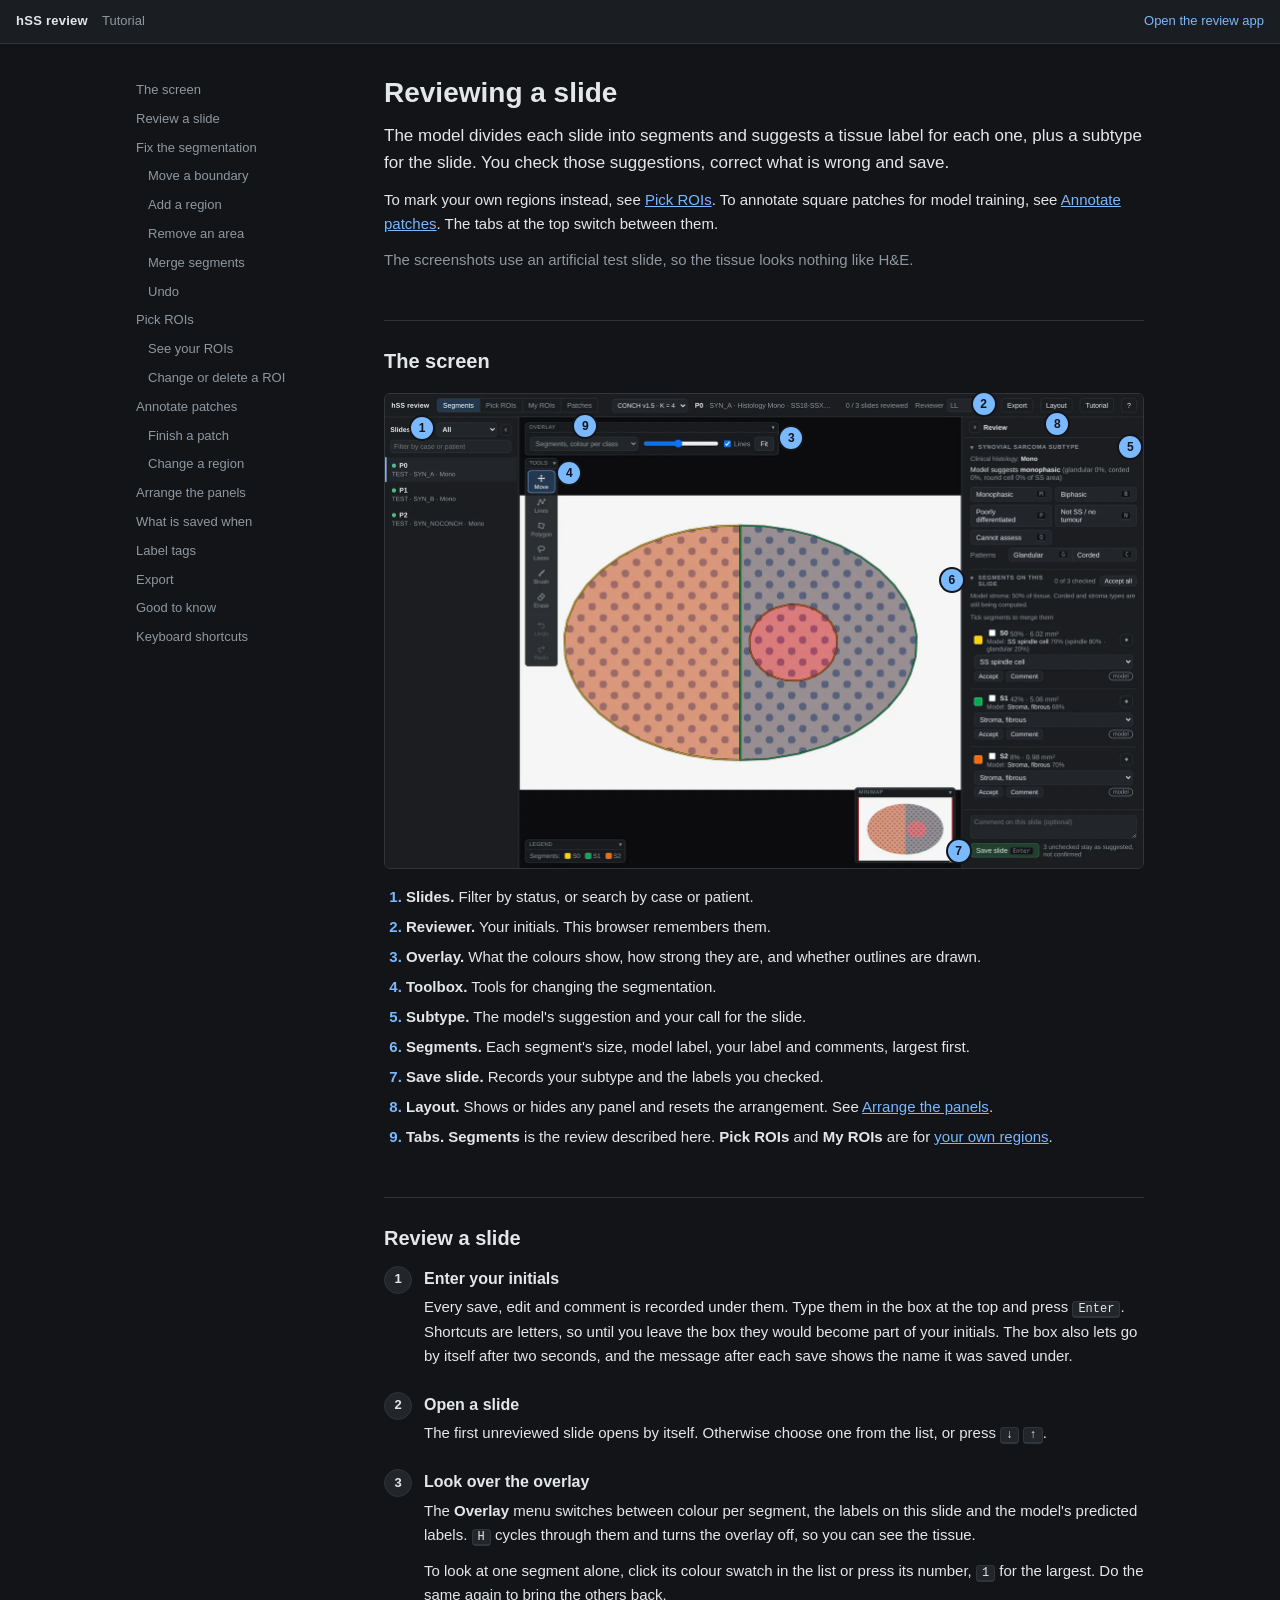
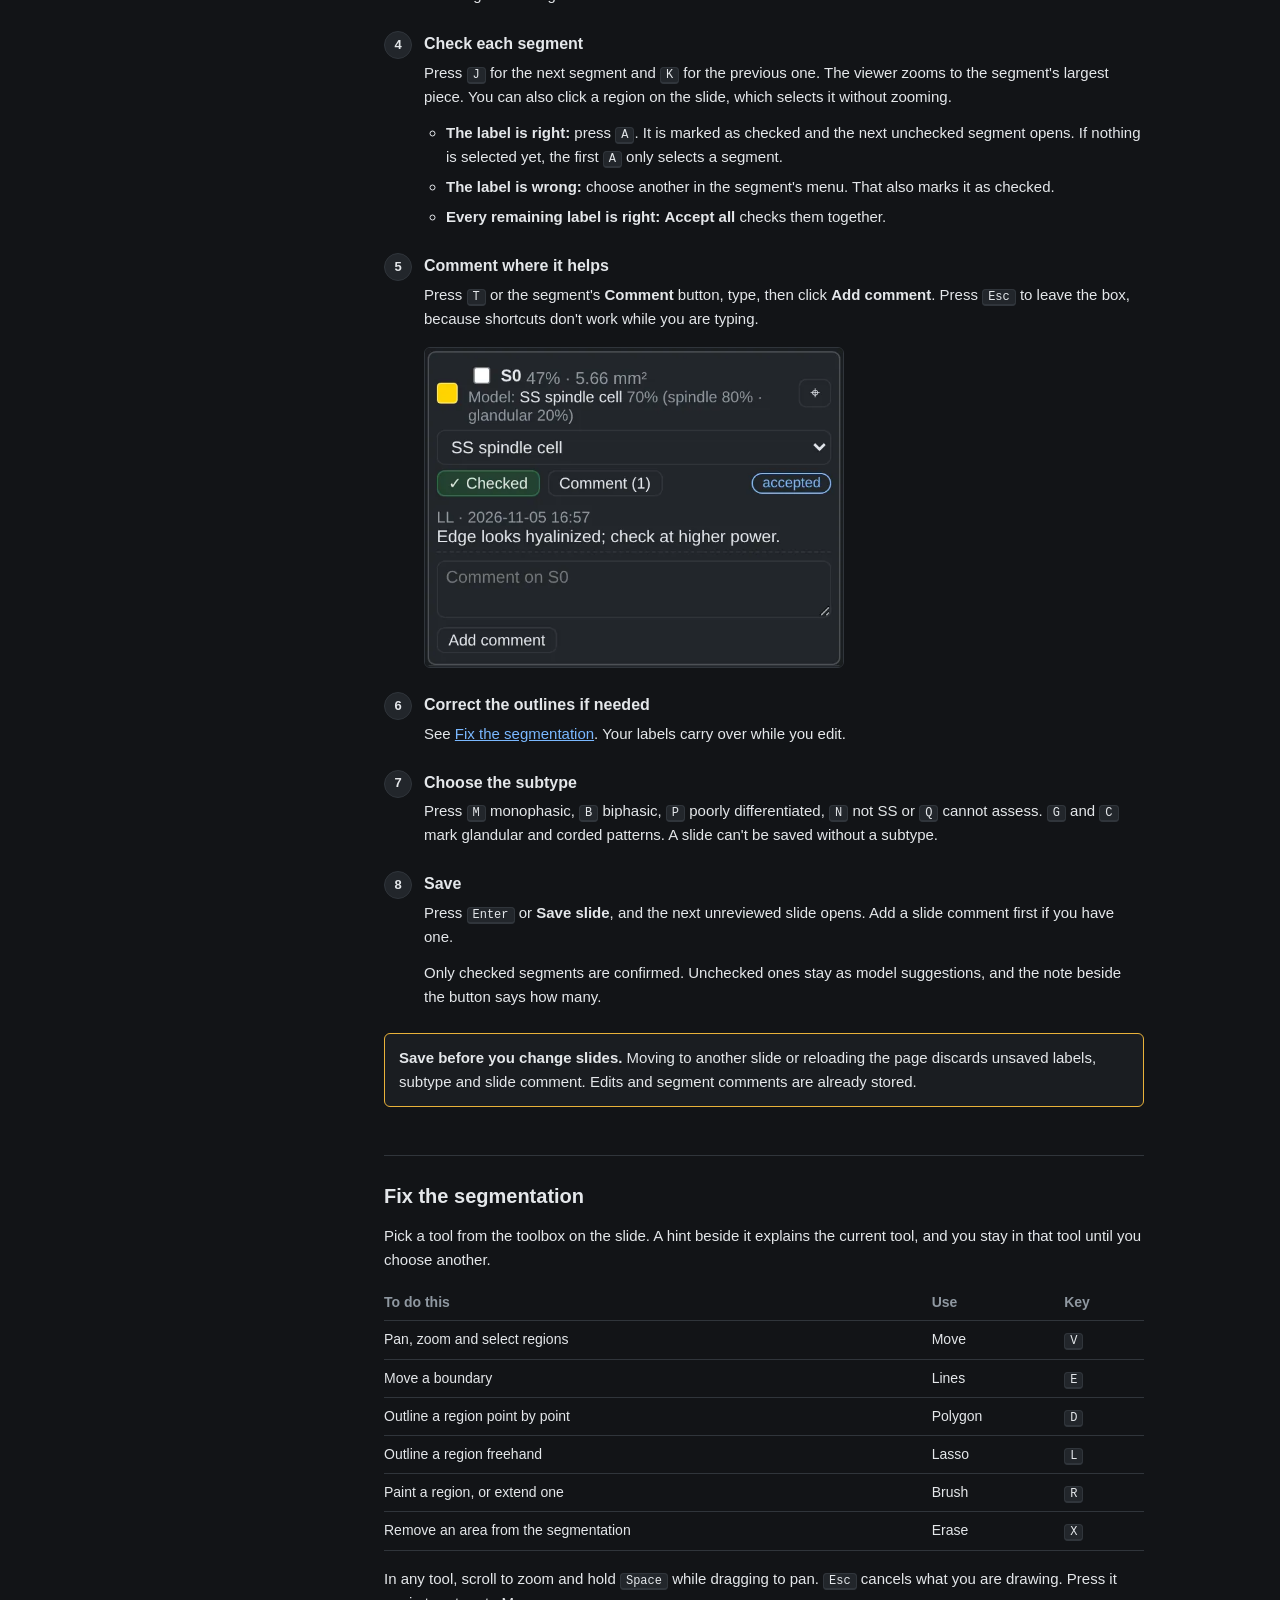
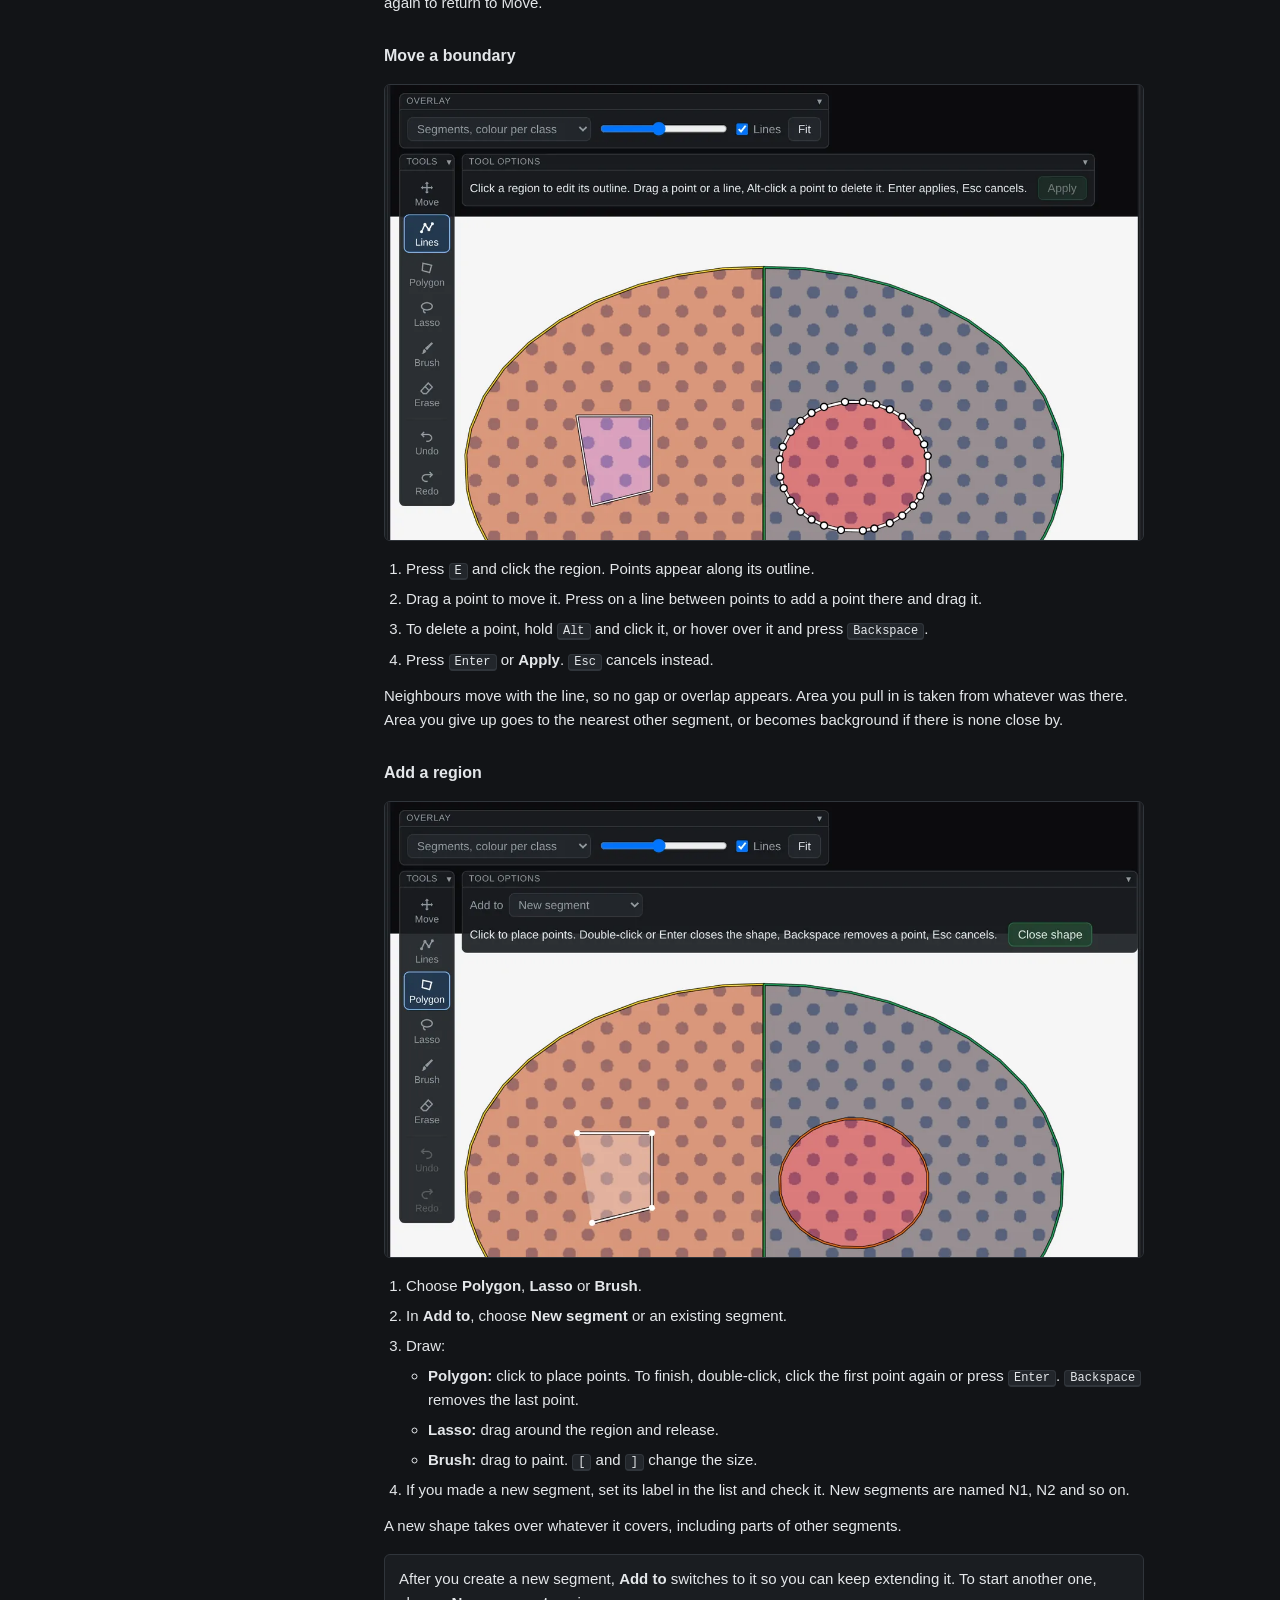
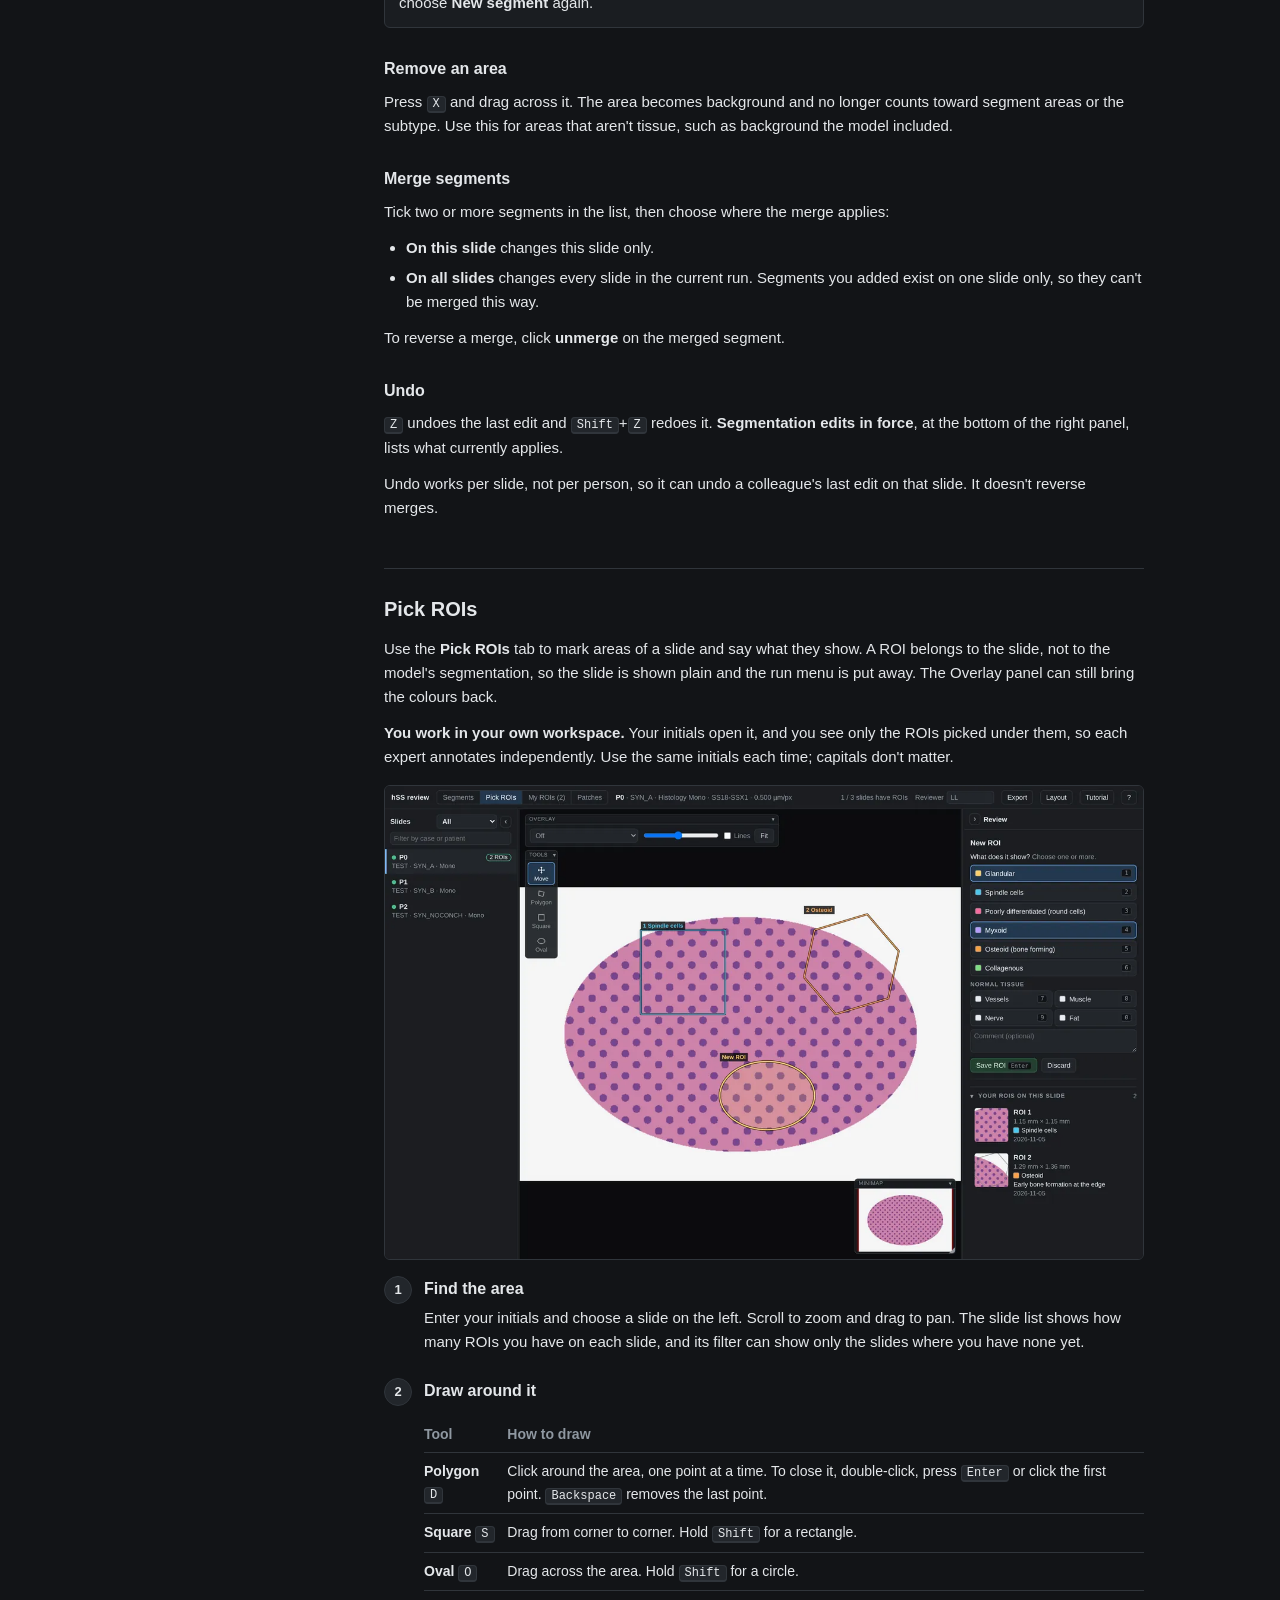
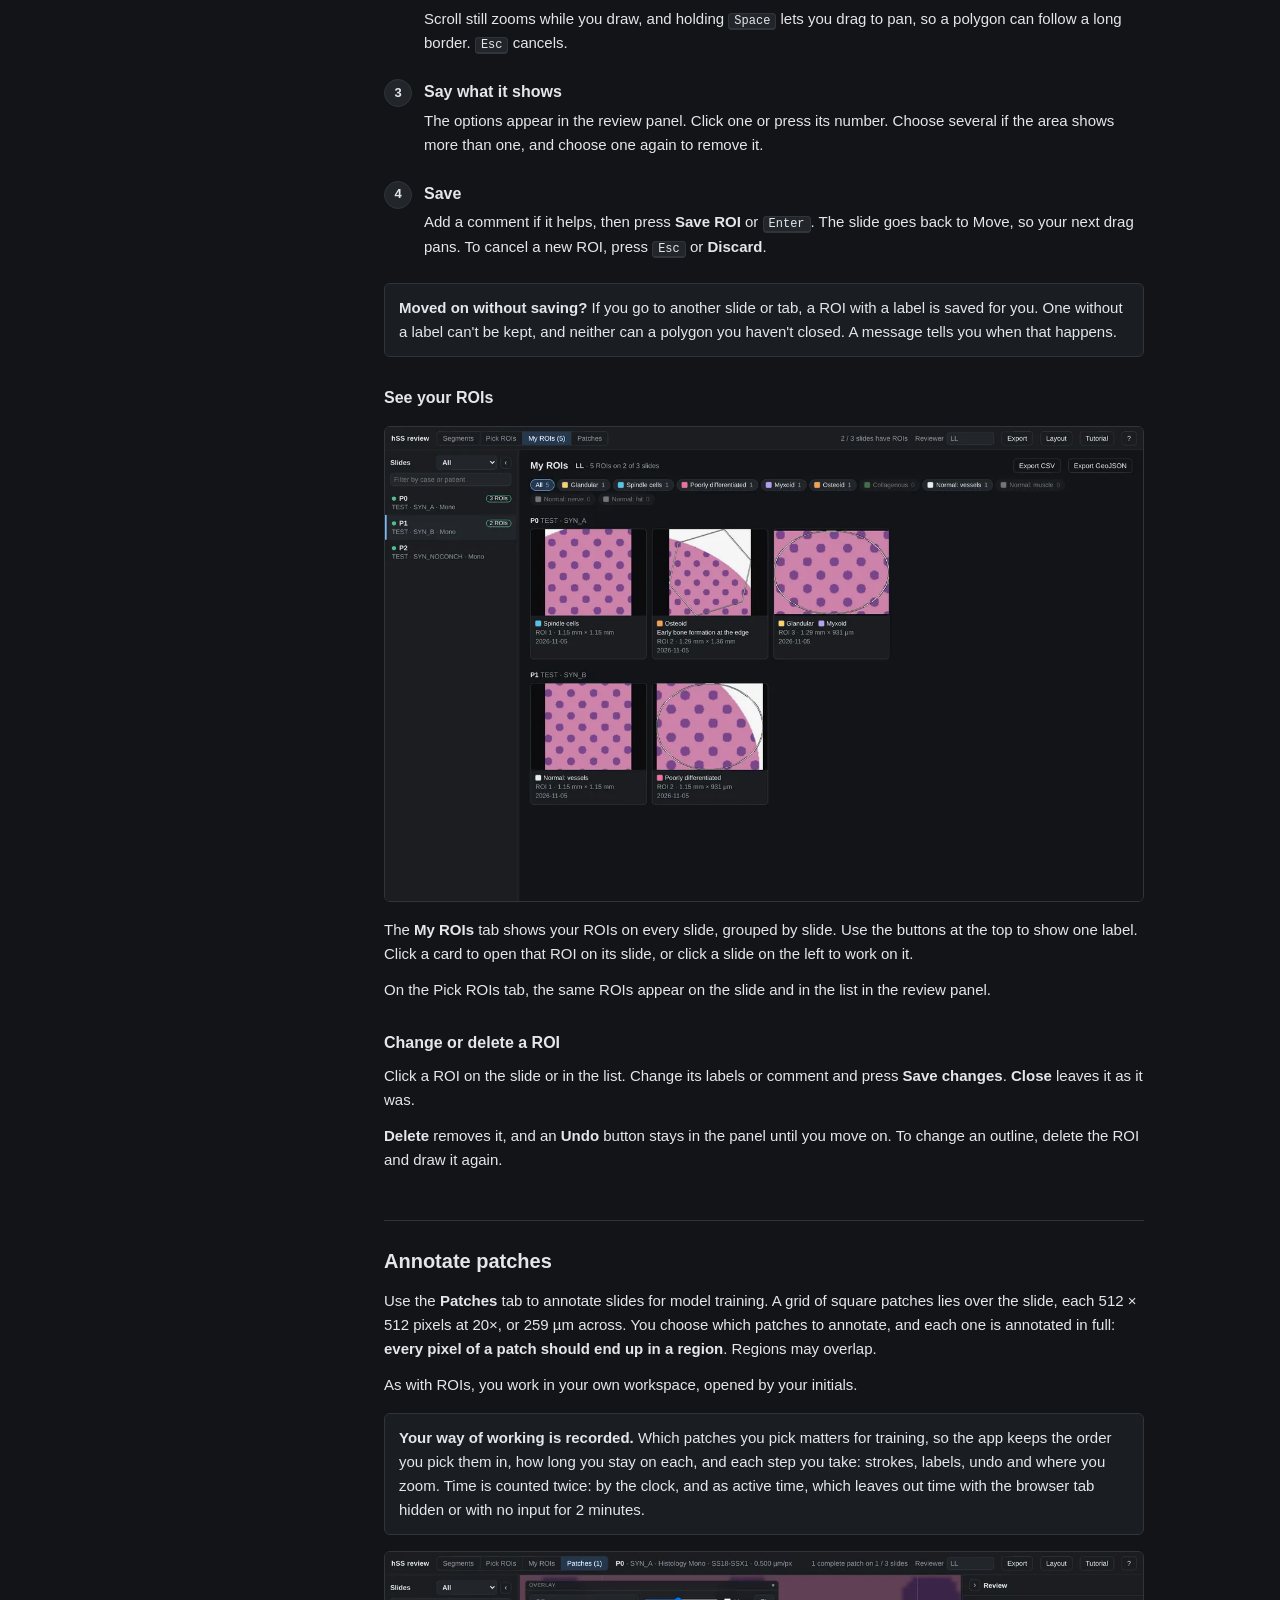
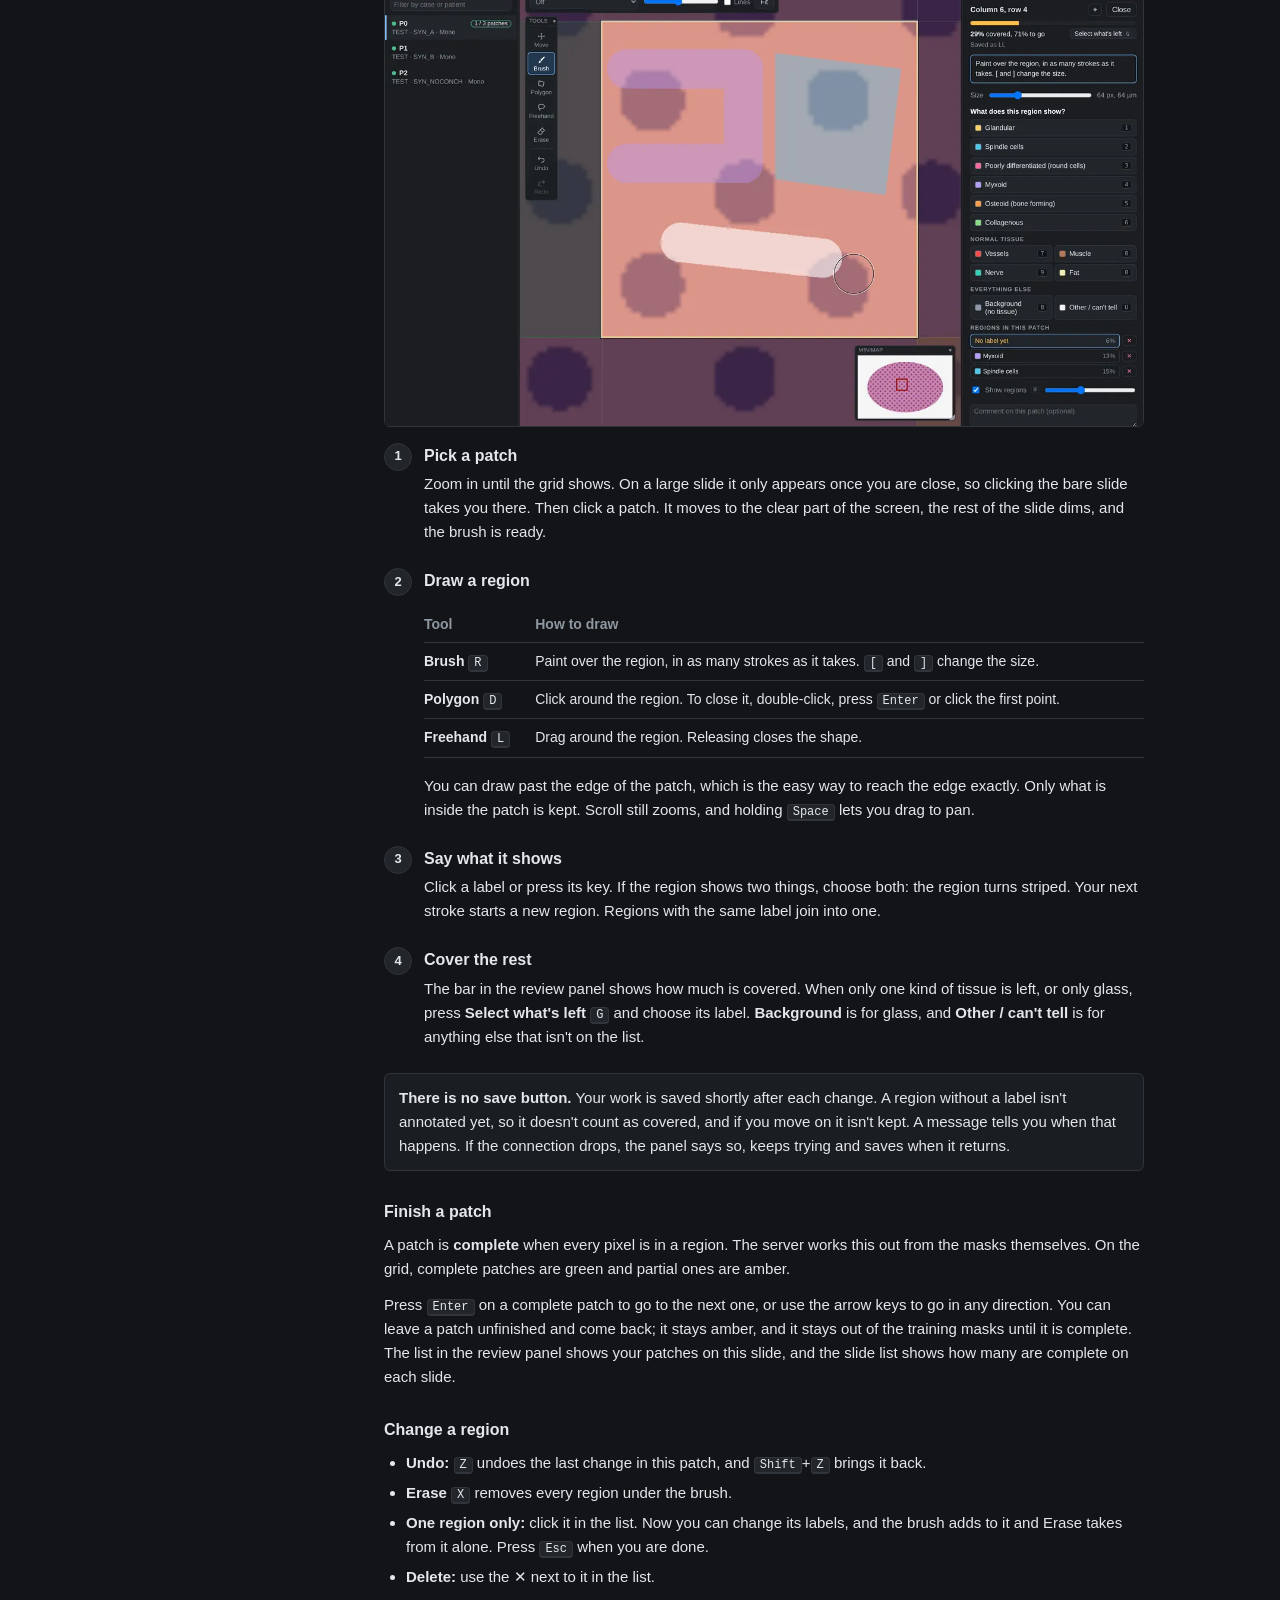
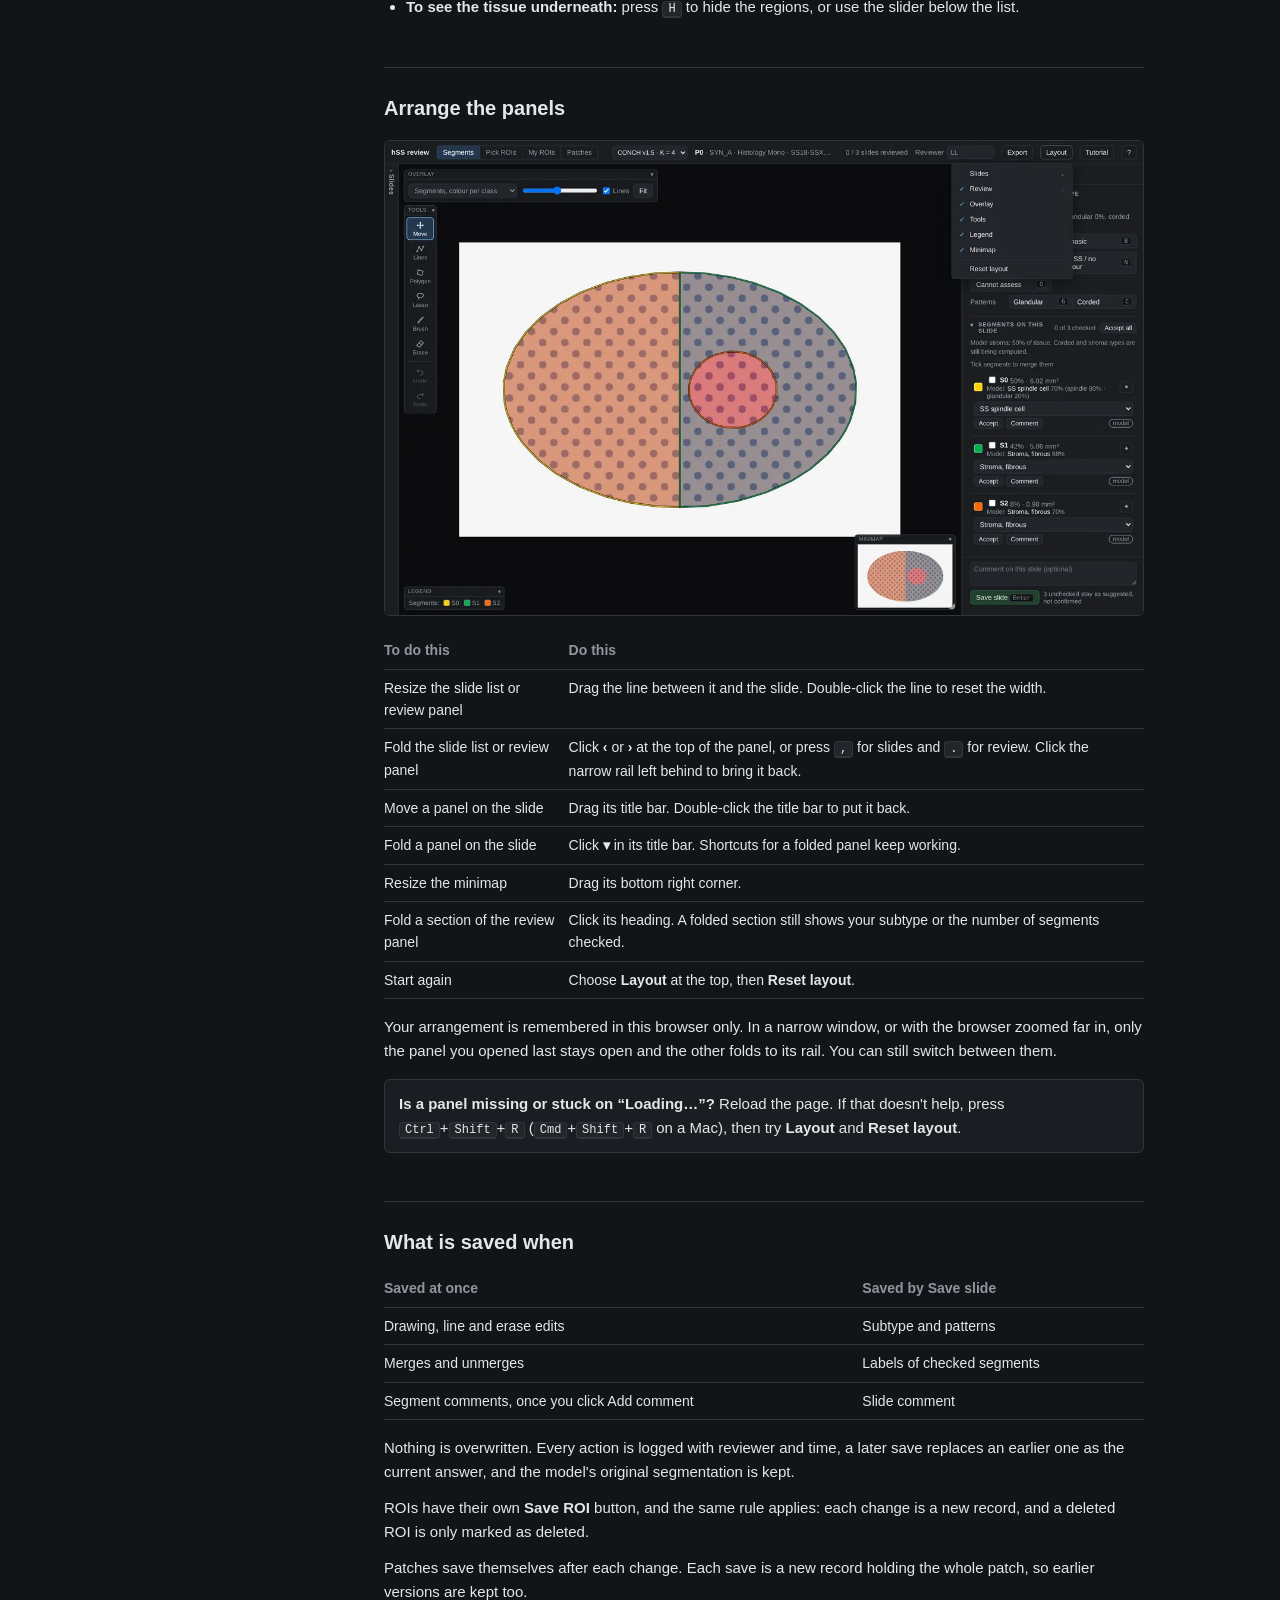
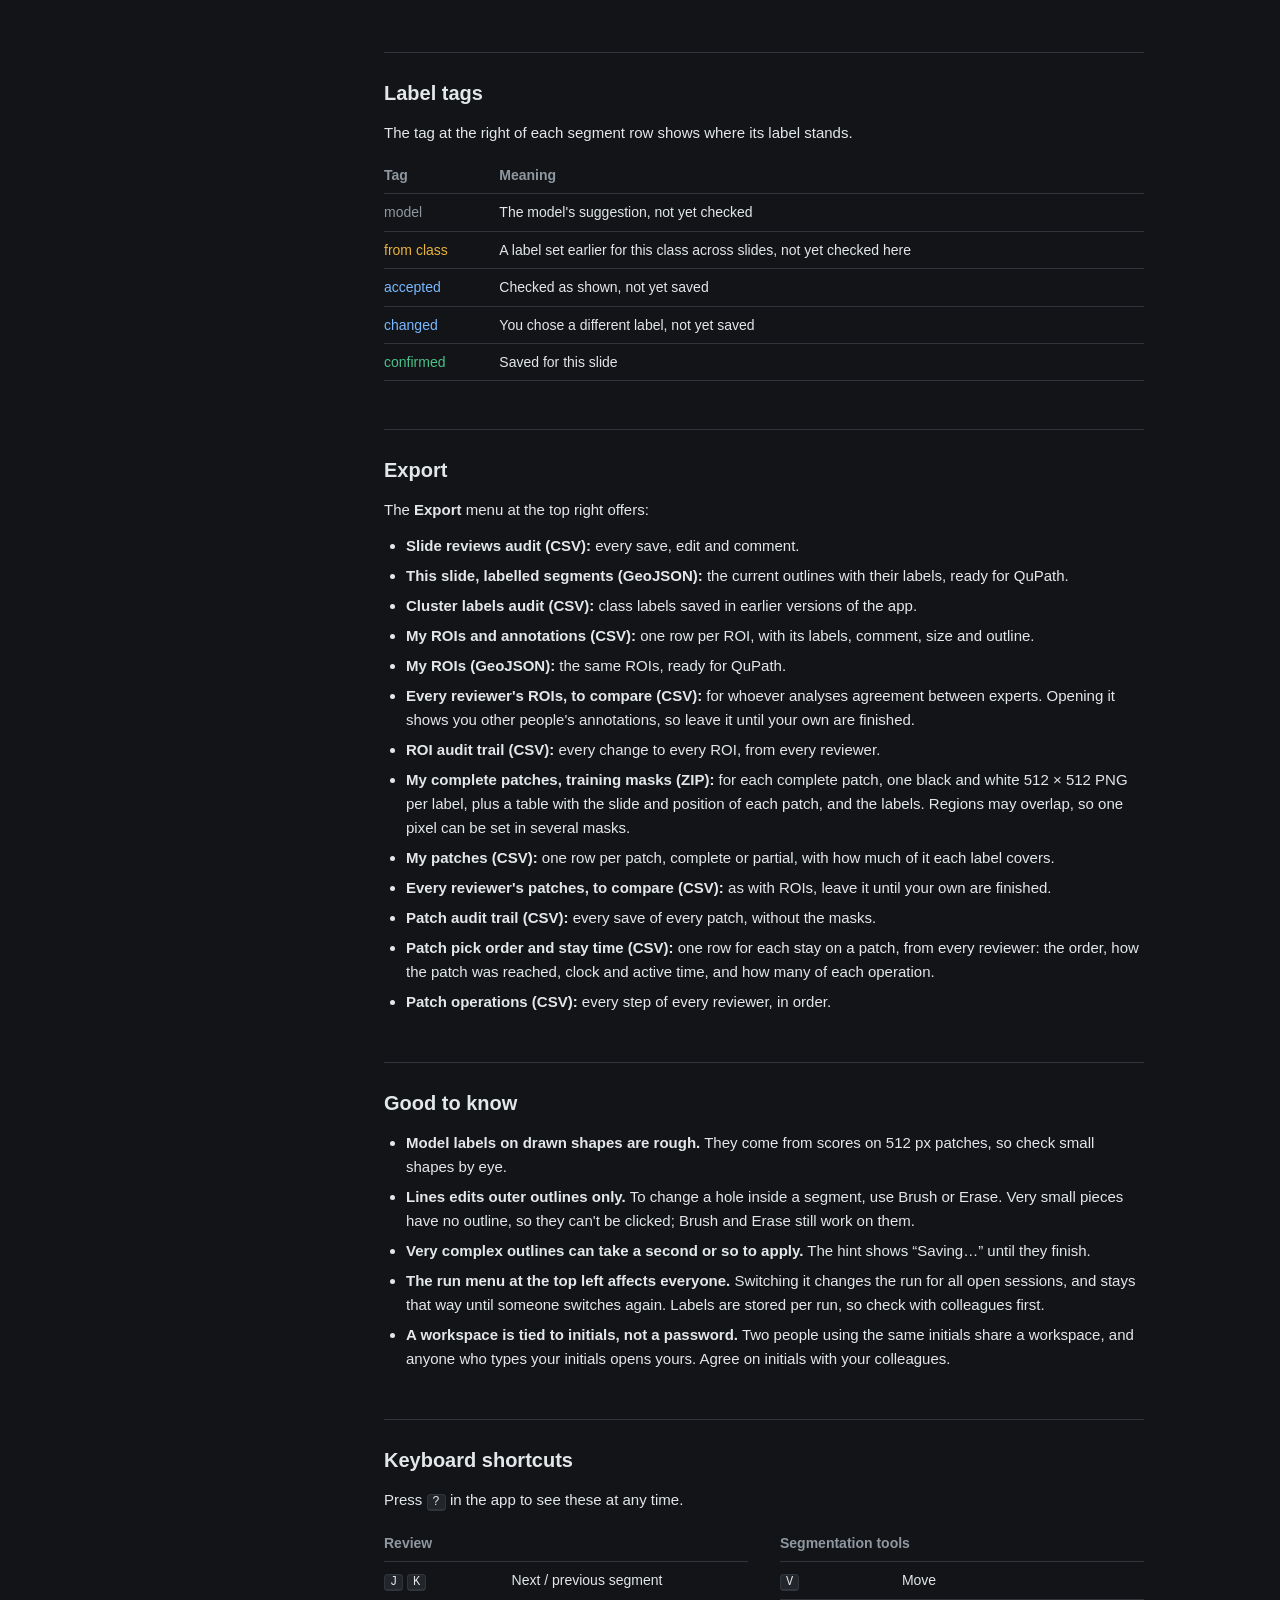
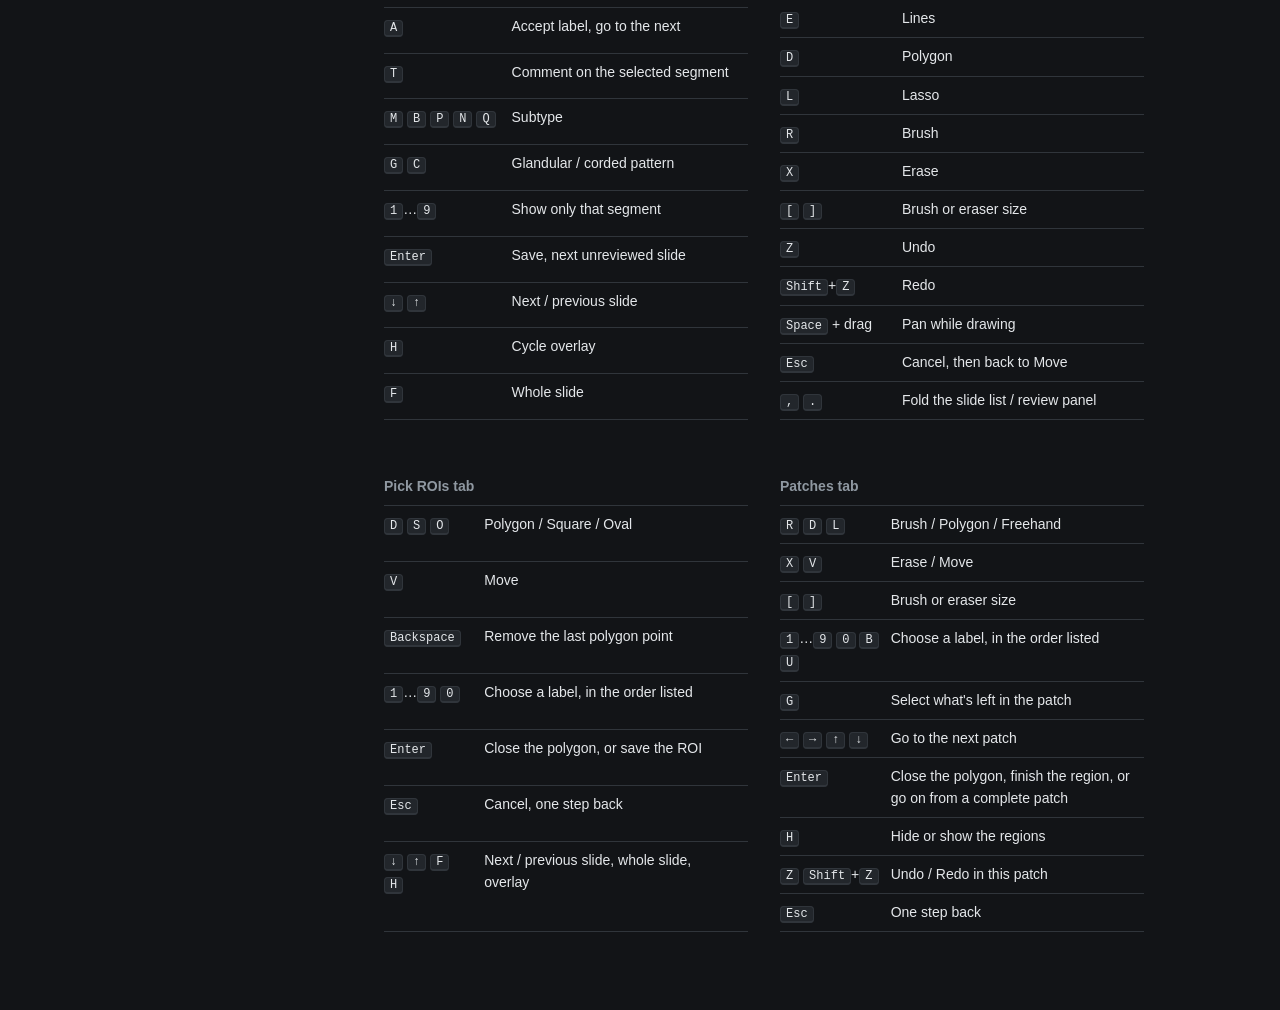
==== commit 70daf025: "Add patch annotation for model training, with activity tracking A Patches tab puts a grid of 512 x 5" ====
--- a/app/static/tutorial.html
+++ b/app/static/tutorial.html
@@ -28,6 +28,9 @@
     <a href="#rois">Pick ROIs</a>
     <a href="#rois-all" class="sub">See your ROIs</a>
     <a href="#rois-change" class="sub">Change or delete a ROI</a>
+    <a href="#patches">Annotate patches</a>
+    <a href="#patches-done" class="sub">Finish a patch</a>
+    <a href="#patches-change" class="sub">Change a region</a>
     <a href="#layout">Arrange the panels</a>
     <a href="#saved">What is saved when</a>
     <a href="#tags">Label tags</a>
@@ -39,7 +42,7 @@
   <main class="tut-main">
     <h1>Reviewing a slide</h1>
     <p class="lede">The model divides each slide into segments and suggests a tissue label for each one, plus a subtype for the slide. You check those suggestions, correct what is wrong and save.</p>
-    <p>To mark your own regions instead, see <a href="#rois">Pick ROIs</a>. The tabs at the top switch between the two.</p>
+    <p>To mark your own regions instead, see <a href="#rois">Pick ROIs</a>. To annotate square patches for model training, see <a href="#patches">Annotate patches</a>. The tabs at the top switch between them.</p>
     <p class="muted">The screenshots use an artificial test slide, so the tissue looks nothing like H&amp;E.</p>
 
     <h2 id="screen">The screen</h2>
@@ -53,7 +56,7 @@
       <span class="pin" style="left:74.7%;top:39.4%" aria-hidden="true">6</span>
       <span class="pin" style="left:88.6%;top:6.5%" aria-hidden="true">8</span>
       <span class="pin" style="left:75.6%;top:96.3%" aria-hidden="true">7</span>
-      <span class="pin" style="left:23.5%;top:2.9%" aria-hidden="true">9</span>
+      <span class="pin" style="left:26.5%;top:7%" aria-hidden="true">9</span>
     </figure>
     <ol class="legend-list">
       <li><b>Slides.</b> Filter by status, or search by case or patient.</li>
@@ -220,6 +223,54 @@
     <p>Click a ROI on the slide or in the list. Change its labels or comment and press <b>Save changes</b>. <b>Close</b> leaves it as it was.</p>
     <p><b>Delete</b> removes it, and an <b>Undo</b> button stays in the panel until you move on. To change an outline, delete the ROI and draw it again.</p>
 
+    <h2 id="patches">Annotate patches</h2>
+    <p>Use the <b>Patches</b> tab to annotate slides for model training. A grid of square patches lies over the slide, each 512 × 512 pixels at 20×, or 259 µm across. You choose which patches to annotate, and each one is annotated in full: <b>every pixel of a patch should end up in a region</b>. Regions may overlap.</p>
+    <p>As with ROIs, you work in your own workspace, opened by your initials.</p>
+    <aside class="tut-note"><b>Your way of working is recorded.</b> Which patches you pick matters for training, so the app keeps the order you pick them in, how long you stay on each, and each step you take: strokes, labels, undo and where you zoom. Time is counted twice: by the clock, and as active time, which leaves out time with the browser tab hidden or with no input for 2 minutes.</aside>
+    <figure>
+      <img src="tutorial/patch-annotate.webp" width="1275" height="797" loading="lazy" alt="The Patches tab. One square patch is open in the middle of the slide with coloured regions painted on it, and the rest of the slide is dimmed under a grid. The review panel shows how much of the patch is covered, the list of labels and the regions so far.">
+    </figure>
+    <ol class="steps">
+      <li>
+        <h3>Pick a patch</h3>
+        <p>Zoom in until the grid shows. On a large slide it only appears once you are close, so clicking the bare slide takes you there. Then click a patch. It moves to the clear part of the screen, the rest of the slide dims, and the brush is ready.</p>
+      </li>
+      <li>
+        <h3>Draw a region</h3>
+        <table>
+          <thead><tr><th>Tool</th><th>How to draw</th></tr></thead>
+          <tbody>
+            <tr><td><b>Brush</b> <kbd>R</kbd></td><td>Paint over the region, in as many strokes as it takes. <kbd>[</kbd> and <kbd>]</kbd> change the size.</td></tr>
+            <tr><td><b>Polygon</b> <kbd>D</kbd></td><td>Click around the region. To close it, double-click, press <kbd>Enter</kbd> or click the first point.</td></tr>
+            <tr><td><b>Freehand</b> <kbd>L</kbd></td><td>Drag around the region. Releasing closes the shape.</td></tr>
+          </tbody>
+        </table>
+        <p>You can draw past the edge of the patch, which is the easy way to reach the edge exactly. Only what is inside the patch is kept. Scroll still zooms, and holding <kbd>Space</kbd> lets you drag to pan.</p>
+      </li>
+      <li>
+        <h3>Say what it shows</h3>
+        <p>Click a label or press its key. If the region shows two things, choose both: the region turns striped. Your next stroke starts a new region. Regions with the same label join into one.</p>
+      </li>
+      <li>
+        <h3>Cover the rest</h3>
+        <p>The bar in the review panel shows how much is covered. When only one kind of tissue is left, or only glass, press <b>Select what's left</b> <kbd>G</kbd> and choose its label. <b>Background</b> is for glass, and <b>Other / can't tell</b> is for anything else that isn't on the list.</p>
+      </li>
+    </ol>
+    <aside class="tut-note"><b>There is no save button.</b> Your work is saved shortly after each change. A region without a label isn't annotated yet, so it doesn't count as covered, and if you move on it isn't kept. A message tells you when that happens. If the connection drops, the panel says so, keeps trying and saves when it returns.</aside>
+
+    <h3 id="patches-done">Finish a patch</h3>
+    <p>A patch is <b>complete</b> when every pixel is in a region. The server works this out from the masks themselves. On the grid, complete patches are green and partial ones are amber.</p>
+    <p>Press <kbd>Enter</kbd> on a complete patch to go to the next one, or use the arrow keys to go in any direction. You can leave a patch unfinished and come back; it stays amber, and it stays out of the training masks until it is complete. The list in the review panel shows your patches on this slide, and the slide list shows how many are complete on each slide.</p>
+
+    <h3 id="patches-change">Change a region</h3>
+    <ul>
+      <li><b>Undo:</b> <kbd>Z</kbd> undoes the last change in this patch, and <kbd>Shift</kbd>+<kbd>Z</kbd> brings it back.</li>
+      <li><b>Erase</b> <kbd>X</kbd> removes every region under the brush.</li>
+      <li><b>One region only:</b> click it in the list. Now you can change its labels, and the brush adds to it and Erase takes from it alone. Press <kbd>Esc</kbd> when you are done.</li>
+      <li><b>Delete:</b> use the ✕ next to it in the list.</li>
+      <li><b>To see the tissue underneath:</b> press <kbd>H</kbd> to hide the regions, or use the slider below the list.</li>
+    </ul>
+
     <h2 id="layout">Arrange the panels</h2>
     <figure>
       <img src="tutorial/layout.webp" width="1275" height="797" loading="lazy" alt="The app with the slide list folded to a narrow rail on the left and the Layout menu open, listing each panel with a tick and a Reset layout item.">
@@ -250,6 +301,7 @@
     </table>
     <p>Nothing is overwritten. Every action is logged with reviewer and time, a later save replaces an earlier one as the current answer, and the model's original segmentation is kept.</p>
     <p>ROIs have their own <b>Save ROI</b> button, and the same rule applies: each change is a new record, and a deleted ROI is only marked as deleted.</p>
+    <p>Patches save themselves after each change. Each save is a new record holding the whole patch, so earlier versions are kept too.</p>
 
     <h2 id="tags">Label tags</h2>
     <p>The tag at the right of each segment row shows where its label stands.</p>
@@ -274,6 +326,12 @@
       <li><b>My ROIs (GeoJSON):</b> the same ROIs, ready for QuPath.</li>
       <li><b>Every reviewer's ROIs, to compare (CSV):</b> for whoever analyses agreement between experts. Opening it shows you other people's annotations, so leave it until your own are finished.</li>
       <li><b>ROI audit trail (CSV):</b> every change to every ROI, from every reviewer.</li>
+      <li><b>My complete patches, training masks (ZIP):</b> for each complete patch, one black and white 512 × 512 PNG per label, plus a table with the slide and position of each patch, and the labels. Regions may overlap, so one pixel can be set in several masks.</li>
+      <li><b>My patches (CSV):</b> one row per patch, complete or partial, with how much of it each label covers.</li>
+      <li><b>Every reviewer's patches, to compare (CSV):</b> as with ROIs, leave it until your own are finished.</li>
+      <li><b>Patch audit trail (CSV):</b> every save of every patch, without the masks.</li>
+      <li><b>Patch pick order and stay time (CSV):</b> one row for each stay on a patch, from every reviewer: the order, how the patch was reached, clock and active time, and how many of each operation.</li>
+      <li><b>Patch operations (CSV):</b> every step of every reviewer, in order.</li>
     </ul>
 
     <h2 id="limits">Good to know</h2>
@@ -332,6 +390,21 @@
           <tr><td><kbd>↓</kbd> <kbd>↑</kbd> <kbd>F</kbd> <kbd>H</kbd></td><td>Next / previous slide, whole slide, overlay</td></tr>
         </tbody>
       </table>
+      <table>
+        <thead><tr><th colspan="2">Patches tab</th></tr></thead>
+        <tbody>
+          <tr><td><kbd>R</kbd> <kbd>D</kbd> <kbd>L</kbd></td><td>Brush / Polygon / Freehand</td></tr>
+          <tr><td><kbd>X</kbd> <kbd>V</kbd></td><td>Erase / Move</td></tr>
+          <tr><td><kbd>[</kbd> <kbd>]</kbd></td><td>Brush or eraser size</td></tr>
+          <tr><td><kbd>1</kbd>…<kbd>9</kbd> <kbd>0</kbd> <kbd>B</kbd> <kbd>U</kbd></td><td>Choose a label, in the order listed</td></tr>
+          <tr><td><kbd>G</kbd></td><td>Select what's left in the patch</td></tr>
+          <tr><td><kbd>←</kbd> <kbd>→</kbd> <kbd>↑</kbd> <kbd>↓</kbd></td><td>Go to the next patch</td></tr>
+          <tr><td><kbd>Enter</kbd></td><td>Close the polygon, finish the region, or go on from a complete patch</td></tr>
+          <tr><td><kbd>H</kbd></td><td>Hide or show the regions</td></tr>
+          <tr><td><kbd>Z</kbd> <kbd>Shift</kbd>+<kbd>Z</kbd></td><td>Undo / Redo in this patch</td></tr>
+          <tr><td><kbd>Esc</kbd></td><td>One step back</td></tr>
+        </tbody>
+      </table>
     </div>
   </main>
 </div>
--- a/app/static/style.css
+++ b/app/static/style.css
@@ -318,7 +318,9 @@
 body[data-mode="segments"] #rpPanel, body[data-mode="segments"] #roiTools, body[data-mode="segments"] #gallery,
 body:not([data-mode="segments"]) #srPanel, body:not([data-mode="segments"]) #toolbox,
 body:not([data-mode="segments"]) #toolOpts, body:not([data-mode="segments"]) #segRun,
-body[data-mode="rois"] #gallery { display: none !important; }
+body[data-mode="rois"] #gallery, body[data-mode="patches"] #gallery,
+body:not([data-mode="patches"]) #paPanel, body:not([data-mode="patches"]) #patchTools,
+body[data-mode="patches"] #rpPanel, body[data-mode="patches"] #roiTools { display: none !important; }
 #viewerWrap[data-hot] #viewer { cursor: pointer; }
 body[data-mode="all"] #slideTitle { visibility: hidden; }   /* the gallery covers every slide, not the one open behind it */
 
@@ -359,6 +361,34 @@
 .rchips { display: flex; flex-wrap: wrap; gap: 3px 9px; }
 .rchip { display: inline-flex; align-items: center; gap: 5px; font-size: 12px; }
 
+/* review panel, Patches */
+.pa-meter { height: 8px; margin: 8px 0 6px; border-radius: 4px; background: var(--panel-2); overflow: hidden; }
+.pa-meter i { display: block; height: 100%; width: 0; background: #ffbe46; }
+.pa-meter.done i { background: #57c878; }
+.pa-meter-row { display: flex; align-items: center; justify-content: space-between; gap: 8px; flex-wrap: wrap; }
+.pa-meter-row kbd, .pa-show kbd { font-family: ui-monospace, Menlo, monospace; font-size: 10px; border: 1px solid var(--line); border-radius: 3px; padding: 0 4px; color: var(--muted); }
+#paSaved { min-height: 18px; margin-top: 4px; }
+.pa-err { color: var(--s-needs); }
+.pa-hint { margin: 8px 0; padding: 7px 9px; border: 1px solid var(--accent); border-radius: var(--radius); line-height: 1.45; }
+.pa-size, .pa-show { display: flex; align-items: center; gap: 8px; margin: 8px 0; color: var(--muted); }
+.pa-size input[type="range"], .pa-show input[type="range"] { flex: 1; min-width: 40px; }
+.pa-ask { color: #fff; font-weight: 600; }
+.pa-need { font-size: 12px; color: #ffbe46; }
+.roi-opts.idle .roi-opt { opacity: .55; }
+.parg { display: flex; align-items: center; gap: 4px; margin-bottom: 3px; }
+.parg-main { flex: 1; display: flex; align-items: center; justify-content: space-between; gap: 8px; min-width: 0; padding: 5px 8px; text-align: left; background: transparent; }
+.parg-main:hover { background: var(--panel-2); }
+.parg.on .parg-main { border-color: var(--accent); background: var(--panel-2); }
+#paComment { margin-top: 4px; }
+.pa-move { margin-top: 6px; }
+.parow { display: flex; gap: 8px; width: 100%; padding: 6px 7px; margin-bottom: 2px; text-align: left; background: transparent; border-color: transparent; }
+.parow:hover { background: var(--panel-2); }
+.parow.on { background: var(--panel-2); border-color: var(--accent); }
+.parow-body { display: flex; flex-direction: column; gap: 2px; min-width: 0; align-items: flex-start; }
+.pa-dot { flex: none; width: 10px; height: 10px; margin-top: 4px; border-radius: 2px; }
+.pa-dot.complete { background: #57c878; }
+.pa-dot.partial { background: #ffbe46; }
+
 /* My ROIs */
 #gallery { grid-column: 3 / 6; grid-row: 1; z-index: 8; min-width: 0; overflow: auto; padding: 16px 20px 32px; background: var(--bg); }
 .gal-head { display: flex; flex-wrap: wrap; align-items: center; gap: 8px 14px; }
@@ -379,7 +409,7 @@
 .gal-empty { padding: 56px 0; text-align: center; color: var(--muted); }
 
 /* narrow windows, or a browser zoomed far in: the header wraps instead of pushing controls off screen */
-@media (max-width: 1180px) {
+@media (max-width: 1340px) {
   #top { flex-wrap: wrap; gap: 6px 10px; padding: 6px 12px; }
   #top > .progress { display: none; }
   #top > .mode-tabs { order: -1; }
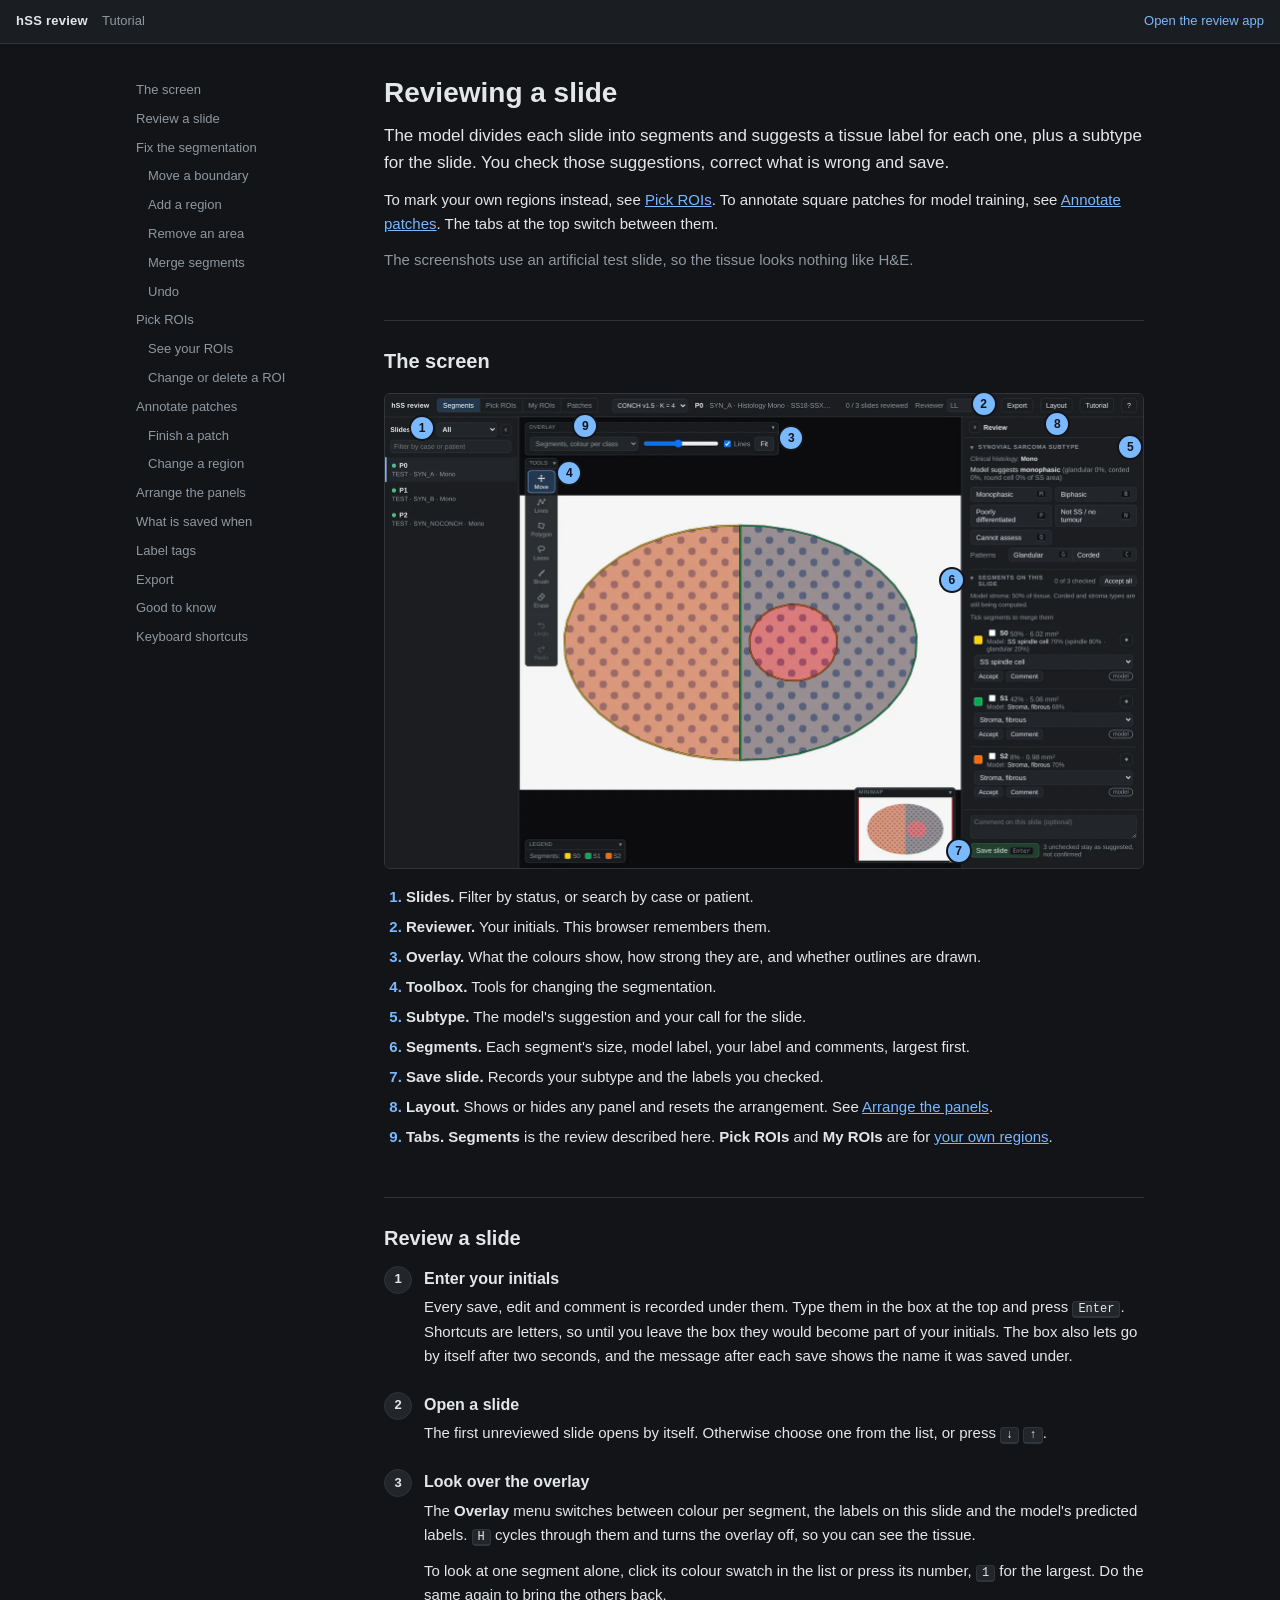
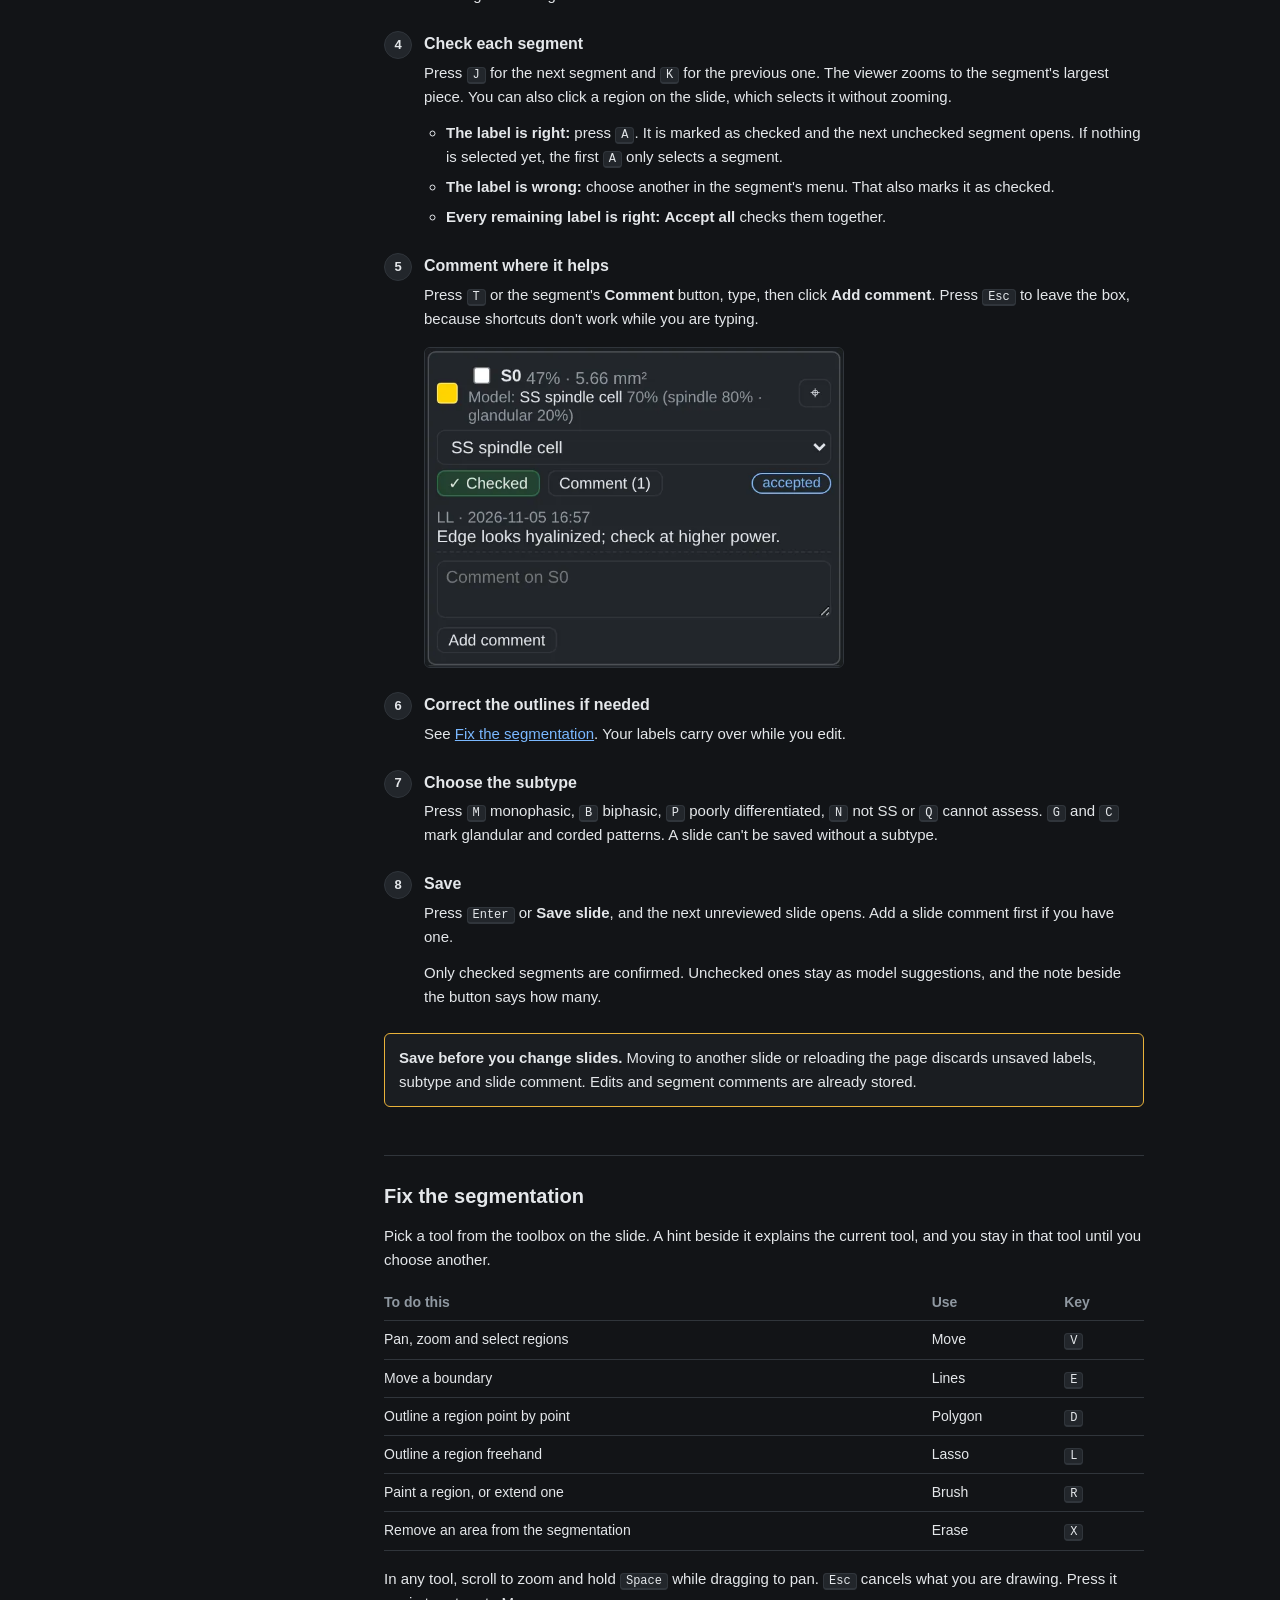
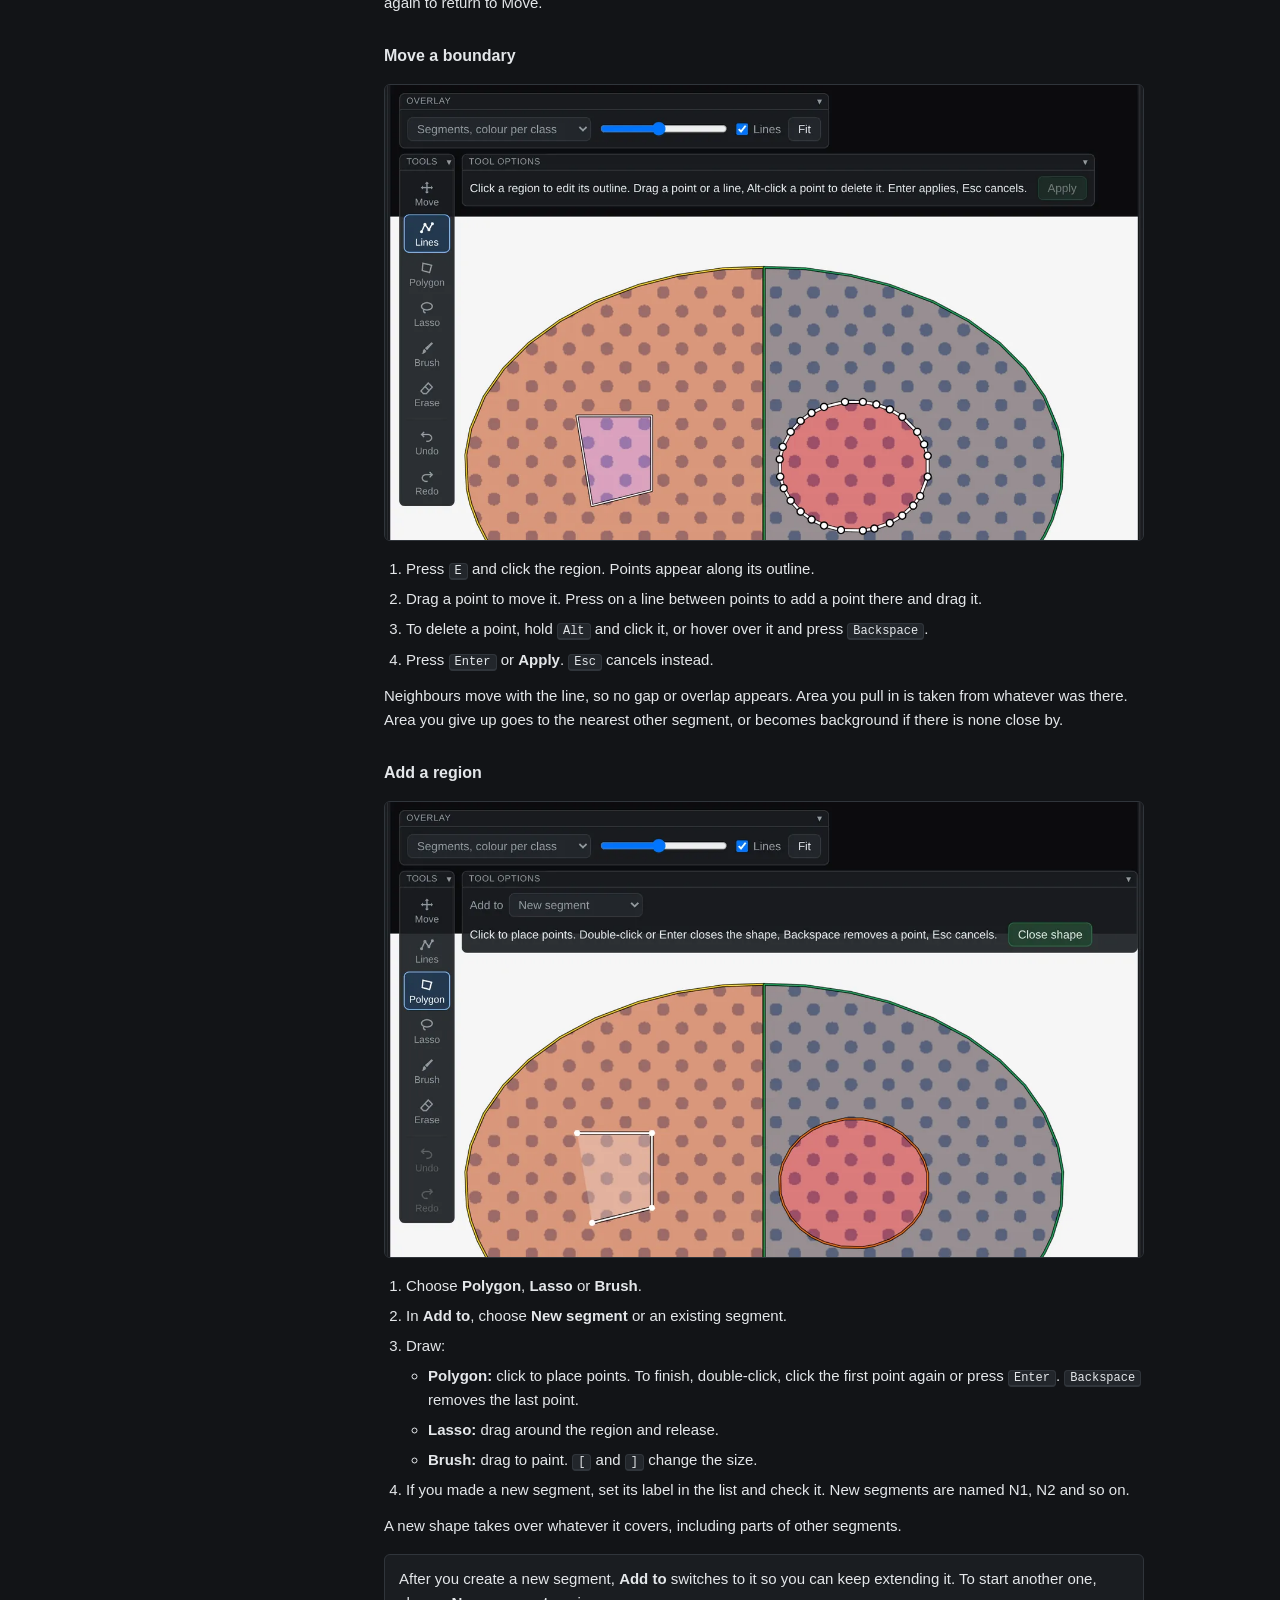
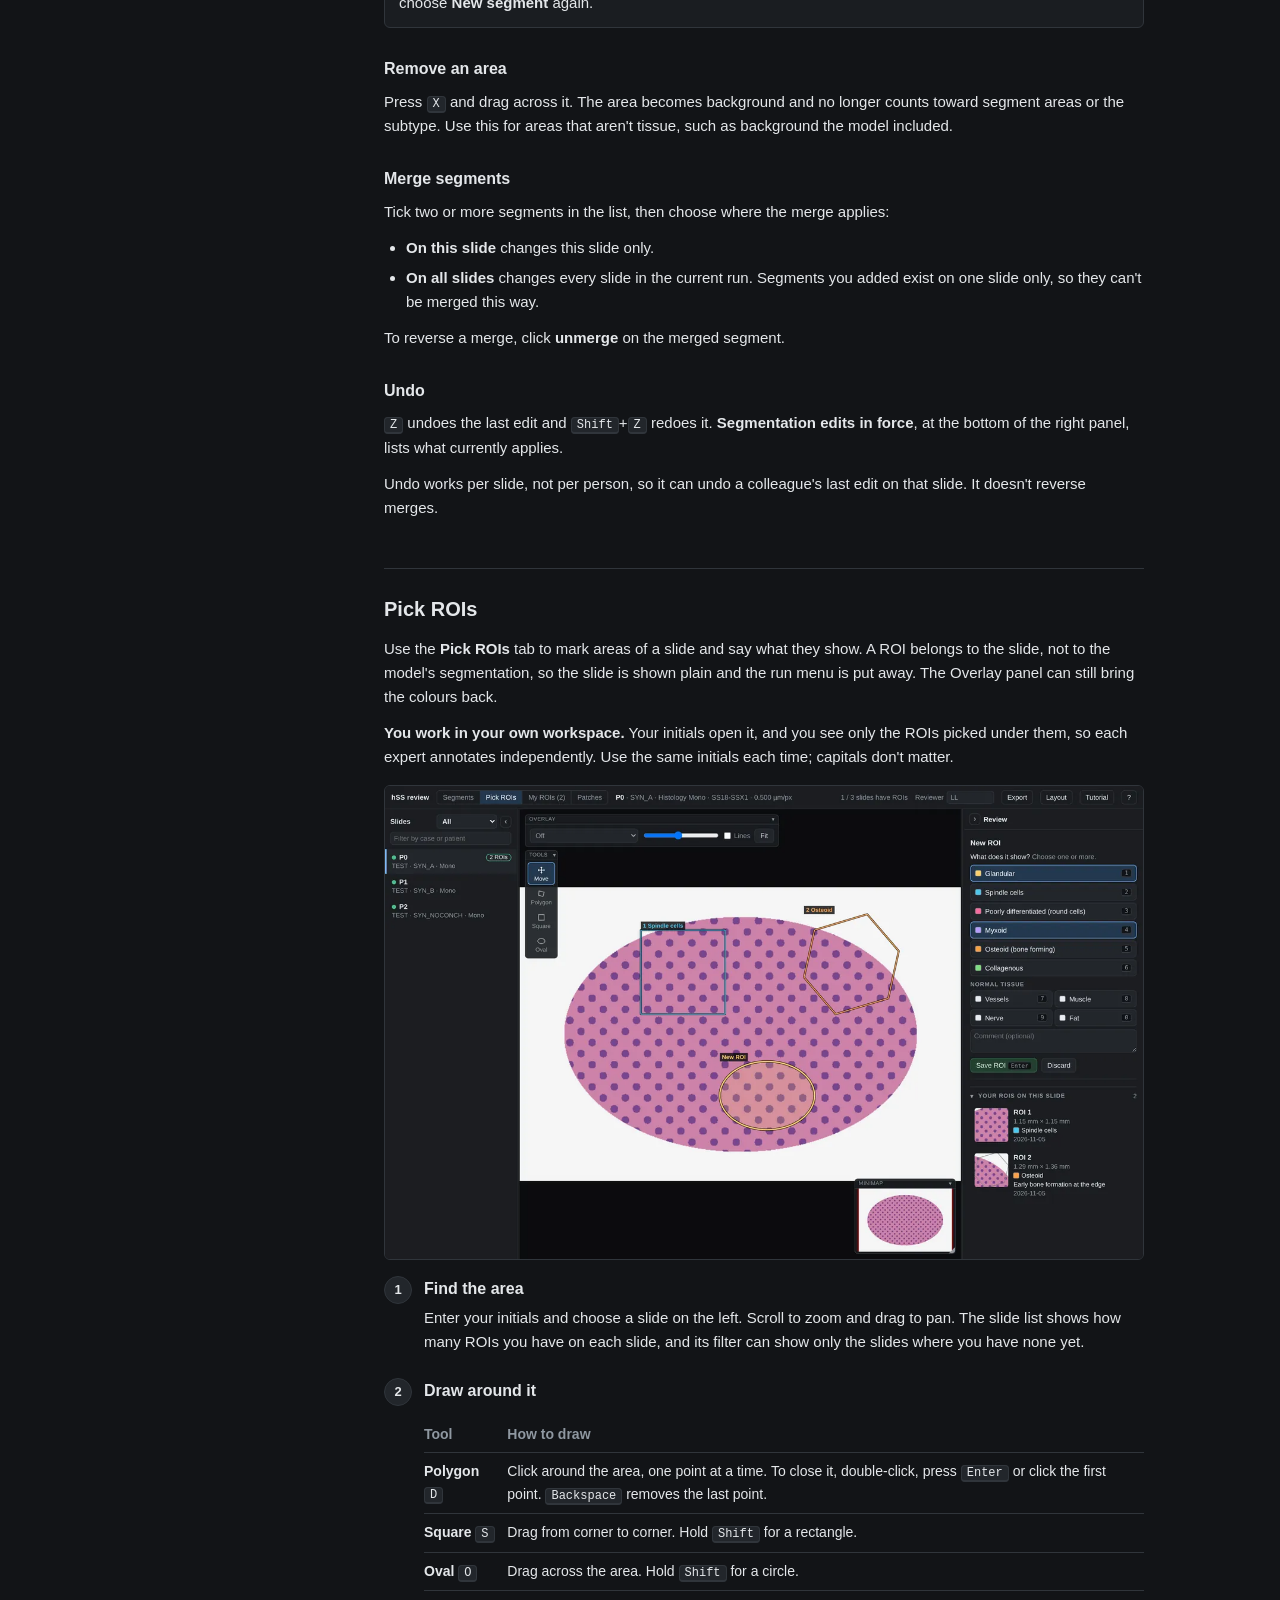
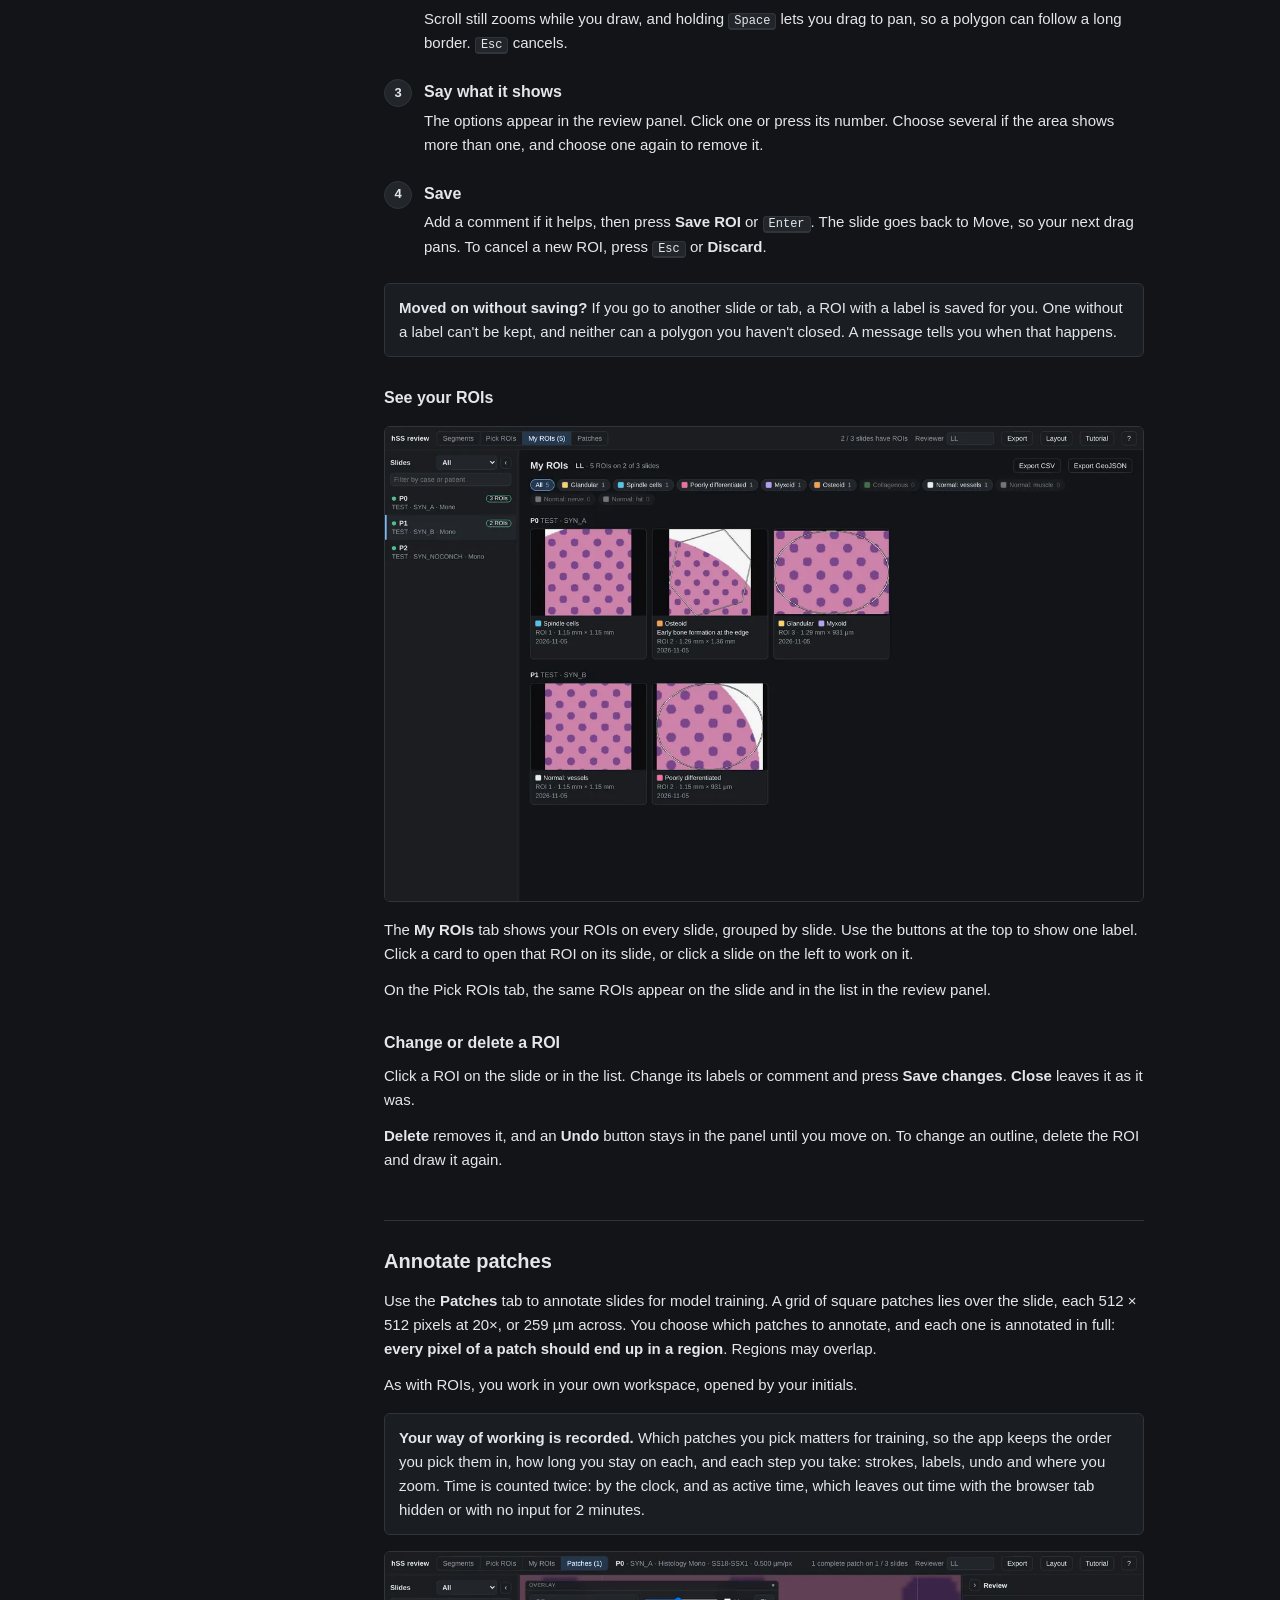
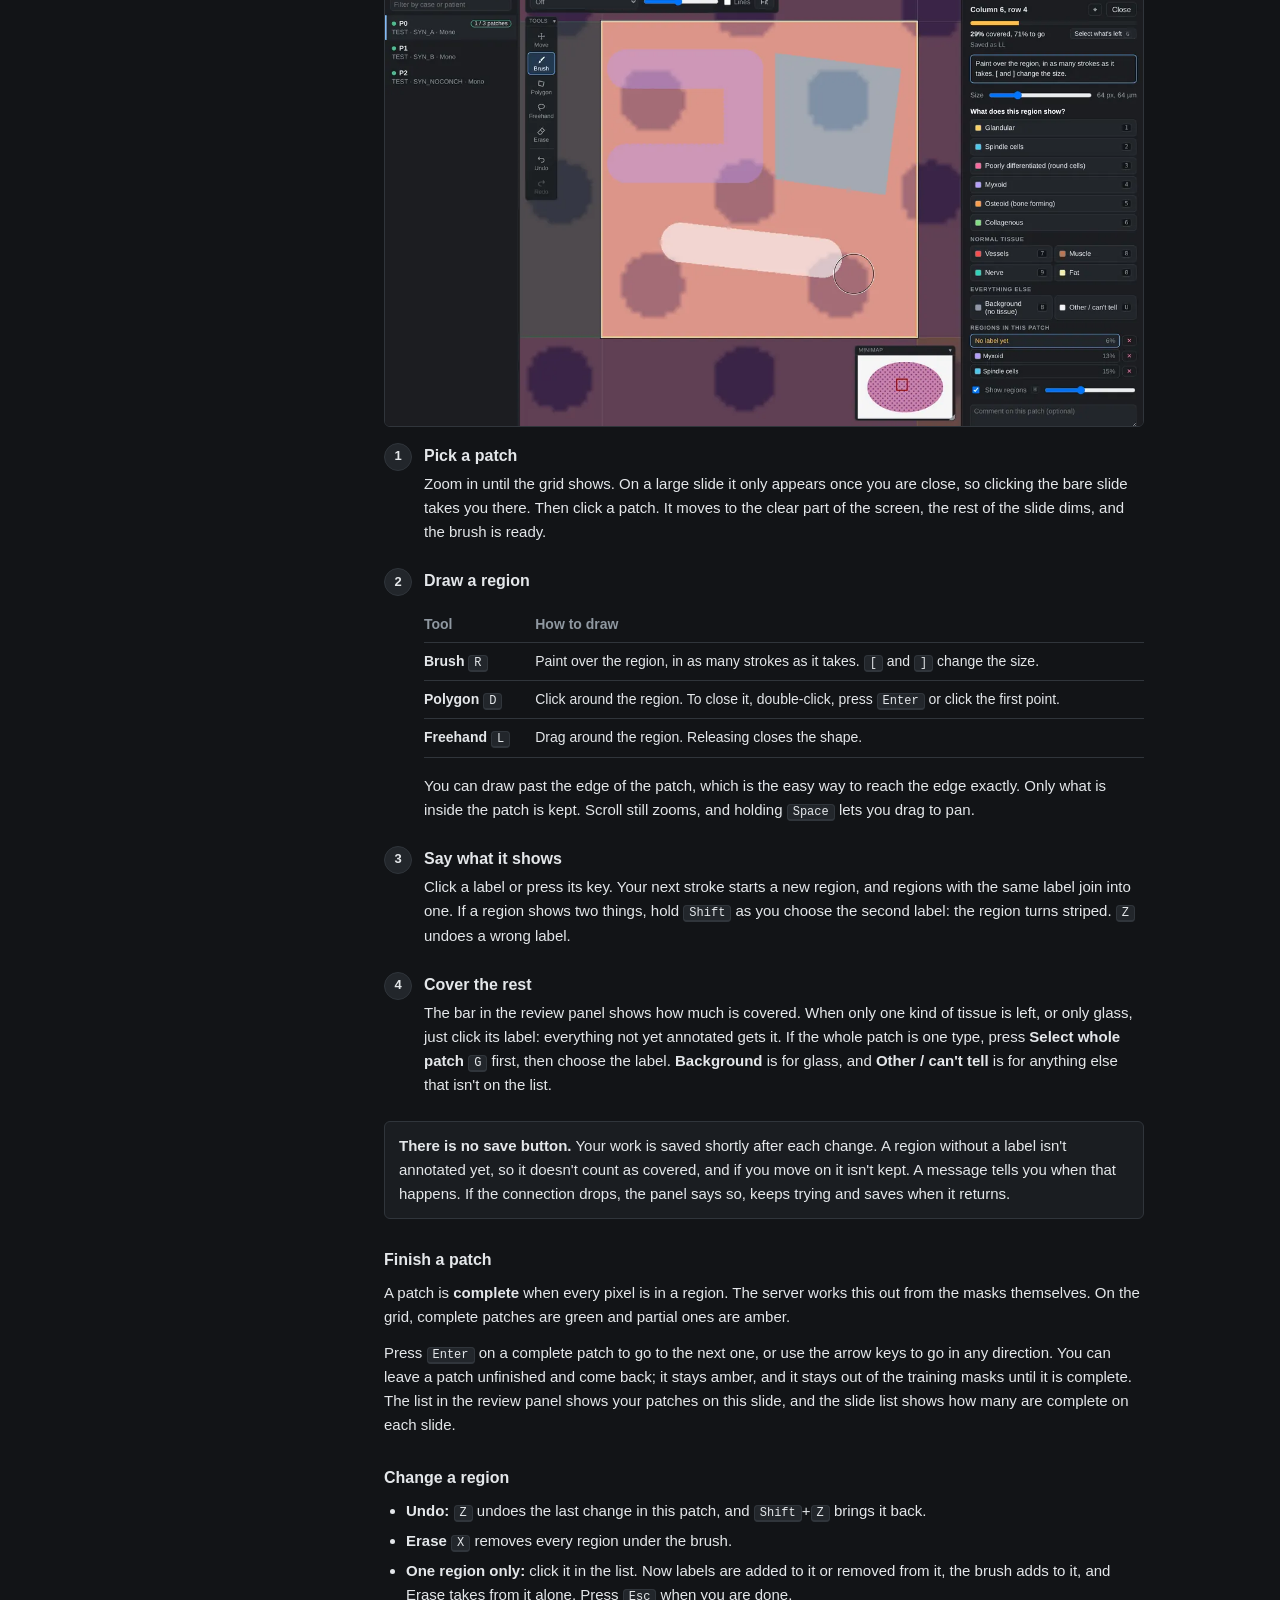
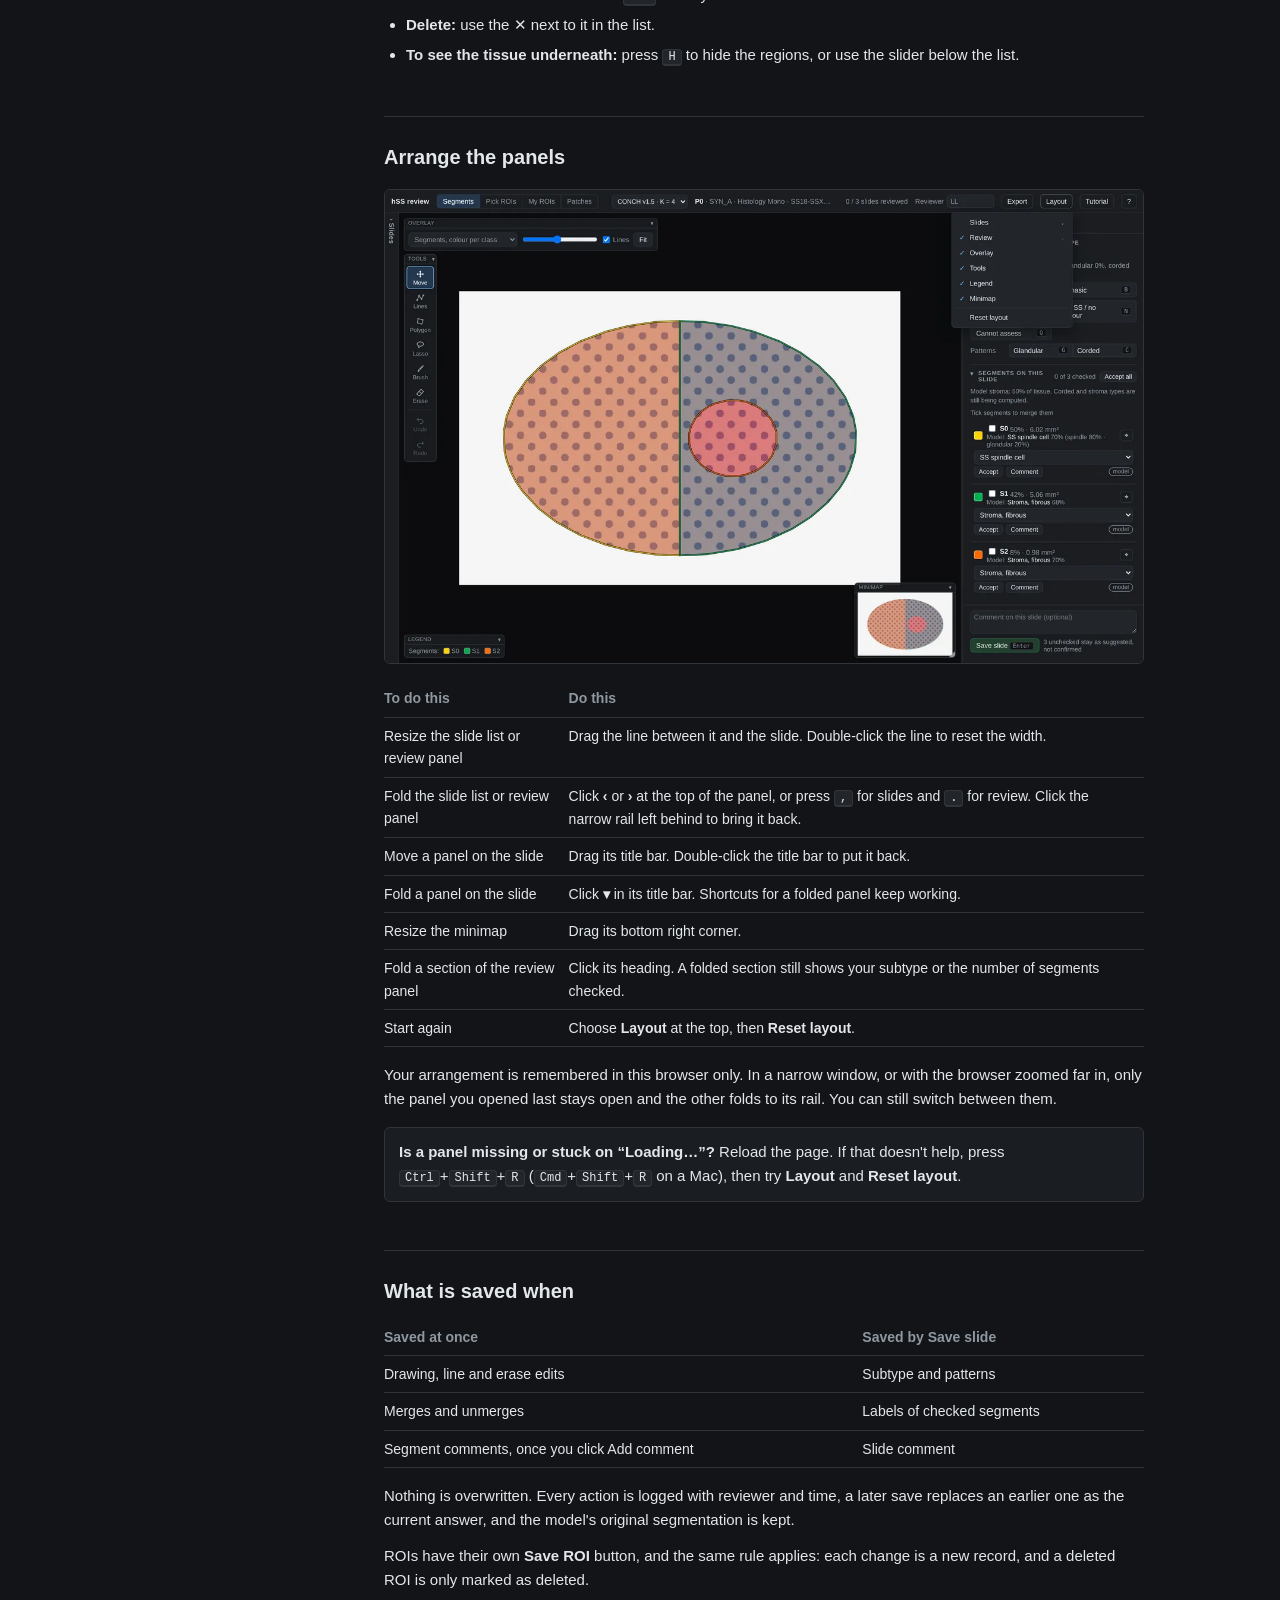
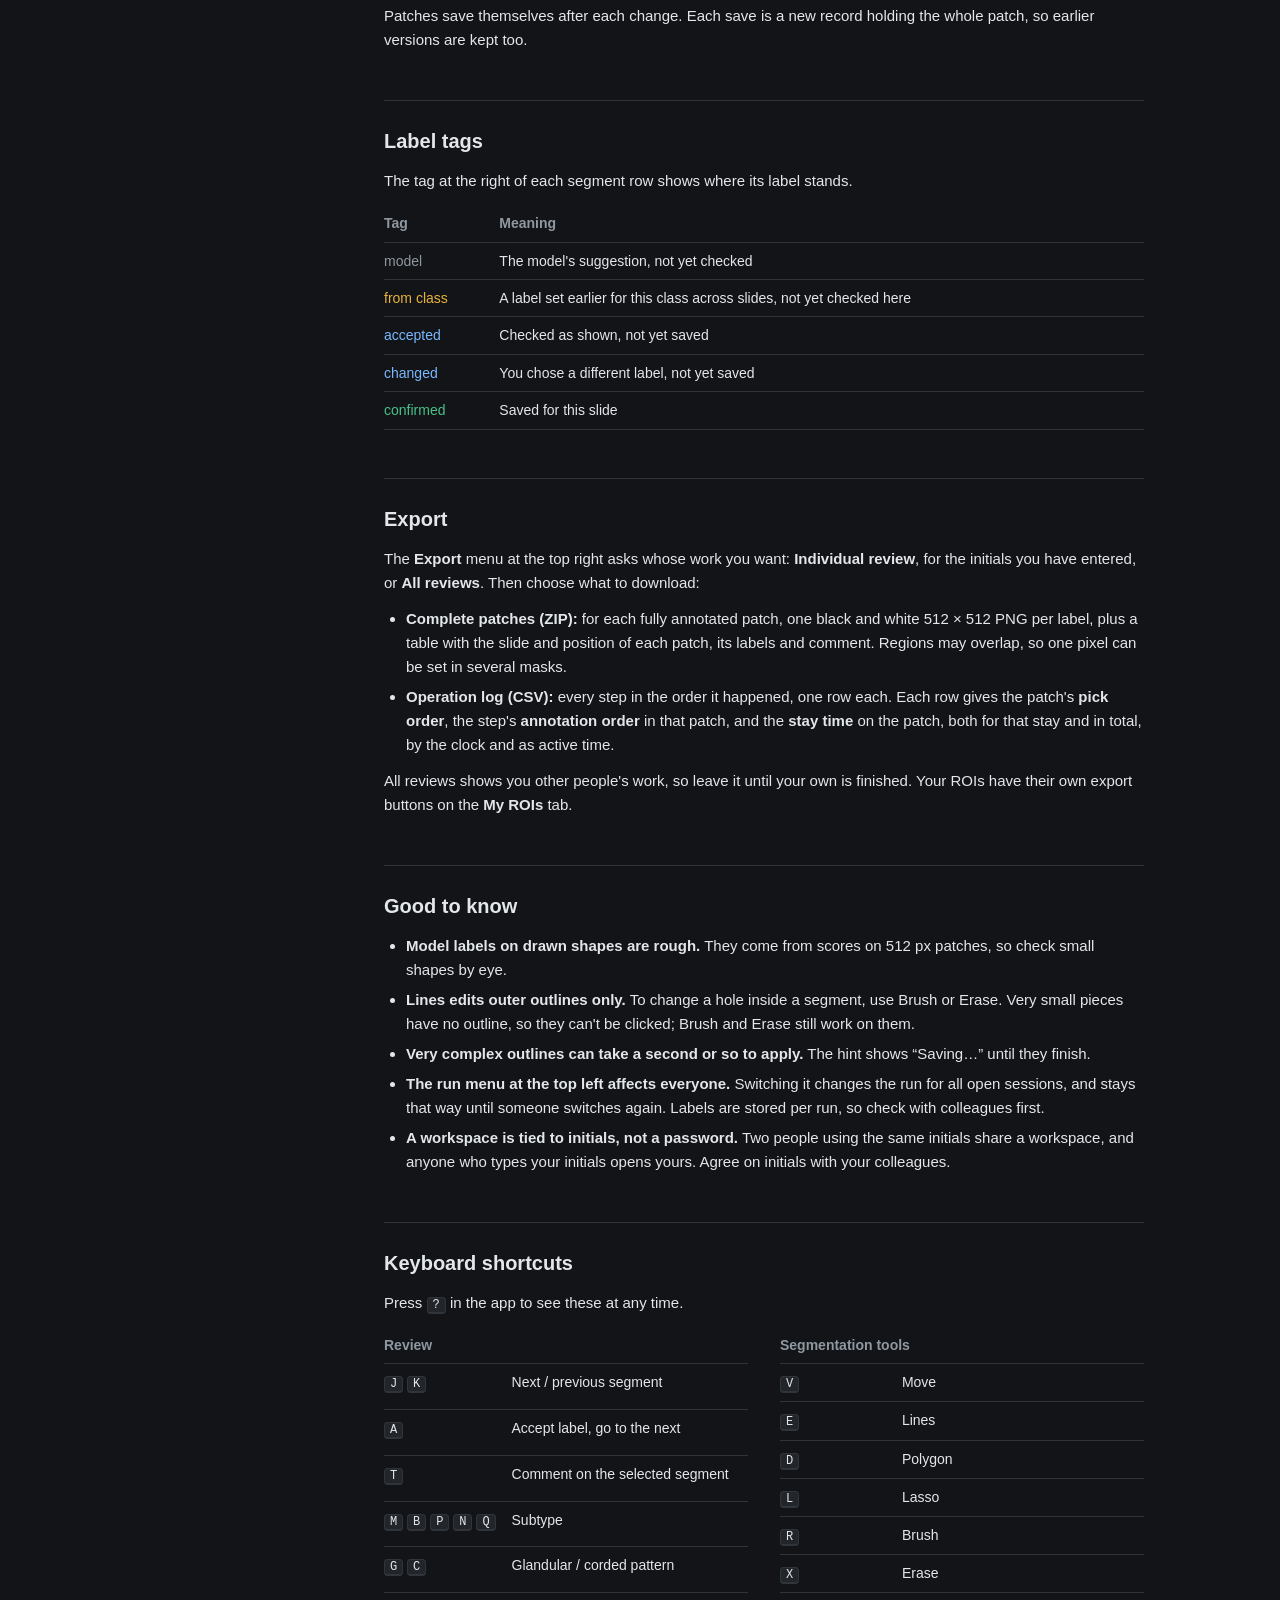
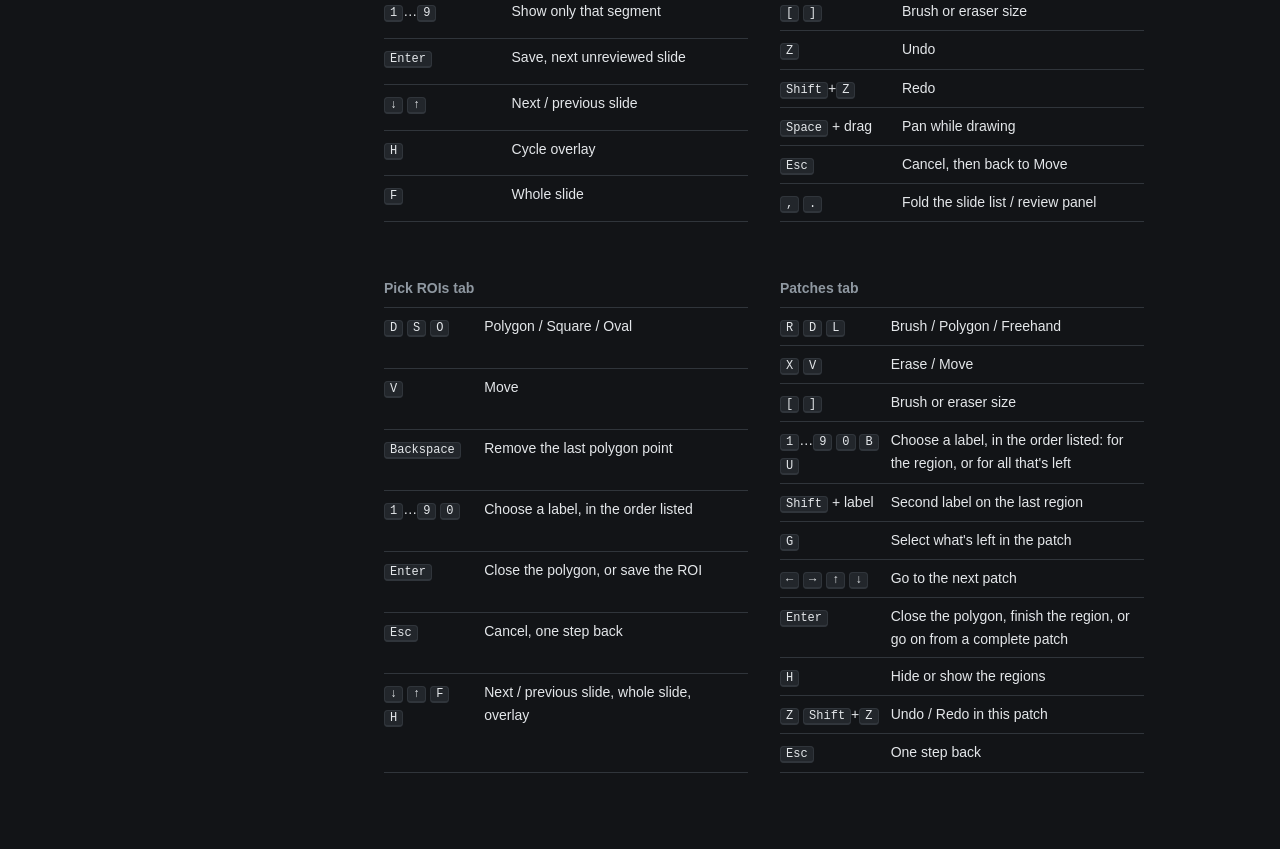
==== commit ca788452: "Simplify the export menu and fix labelling the rest of a patch The Export menu now has two levels: I" ====
--- a/app/static/tutorial.html
+++ b/app/static/tutorial.html
@@ -249,11 +249,11 @@
       </li>
       <li>
         <h3>Say what it shows</h3>
-        <p>Click a label or press its key. If the region shows two things, choose both: the region turns striped. Your next stroke starts a new region. Regions with the same label join into one.</p>
+        <p>Click a label or press its key. Your next stroke starts a new region, and regions with the same label join into one. If a region shows two things, hold <kbd>Shift</kbd> as you choose the second label: the region turns striped. <kbd>Z</kbd> undoes a wrong label.</p>
       </li>
       <li>
         <h3>Cover the rest</h3>
-        <p>The bar in the review panel shows how much is covered. When only one kind of tissue is left, or only glass, press <b>Select what's left</b> <kbd>G</kbd> and choose its label. <b>Background</b> is for glass, and <b>Other / can't tell</b> is for anything else that isn't on the list.</p>
+        <p>The bar in the review panel shows how much is covered. When only one kind of tissue is left, or only glass, just click its label: everything not yet annotated gets it. If the whole patch is one type, press <b>Select whole patch</b> <kbd>G</kbd> first, then choose the label. <b>Background</b> is for glass, and <b>Other / can't tell</b> is for anything else that isn't on the list.</p>
       </li>
     </ol>
     <aside class="tut-note"><b>There is no save button.</b> Your work is saved shortly after each change. A region without a label isn't annotated yet, so it doesn't count as covered, and if you move on it isn't kept. A message tells you when that happens. If the connection drops, the panel says so, keeps trying and saves when it returns.</aside>
@@ -266,7 +266,7 @@
     <ul>
       <li><b>Undo:</b> <kbd>Z</kbd> undoes the last change in this patch, and <kbd>Shift</kbd>+<kbd>Z</kbd> brings it back.</li>
       <li><b>Erase</b> <kbd>X</kbd> removes every region under the brush.</li>
-      <li><b>One region only:</b> click it in the list. Now you can change its labels, and the brush adds to it and Erase takes from it alone. Press <kbd>Esc</kbd> when you are done.</li>
+      <li><b>One region only:</b> click it in the list. Now labels are added to it or removed from it, the brush adds to it, and Erase takes from it alone. Press <kbd>Esc</kbd> when you are done.</li>
       <li><b>Delete:</b> use the ✕ next to it in the list.</li>
       <li><b>To see the tissue underneath:</b> press <kbd>H</kbd> to hide the regions, or use the slider below the list.</li>
     </ul>
@@ -317,22 +317,12 @@
     </table>
 
     <h2 id="export">Export</h2>
-    <p>The <b>Export</b> menu at the top right offers:</p>
+    <p>The <b>Export</b> menu at the top right asks whose work you want: <b>Individual review</b>, for the initials you have entered, or <b>All reviews</b>. Then choose what to download:</p>
     <ul>
-      <li><b>Slide reviews audit (CSV):</b> every save, edit and comment.</li>
-      <li><b>This slide, labelled segments (GeoJSON):</b> the current outlines with their labels, ready for QuPath.</li>
-      <li><b>Cluster labels audit (CSV):</b> class labels saved in earlier versions of the app.</li>
-      <li><b>My ROIs and annotations (CSV):</b> one row per ROI, with its labels, comment, size and outline.</li>
-      <li><b>My ROIs (GeoJSON):</b> the same ROIs, ready for QuPath.</li>
-      <li><b>Every reviewer's ROIs, to compare (CSV):</b> for whoever analyses agreement between experts. Opening it shows you other people's annotations, so leave it until your own are finished.</li>
-      <li><b>ROI audit trail (CSV):</b> every change to every ROI, from every reviewer.</li>
-      <li><b>My complete patches, training masks (ZIP):</b> for each complete patch, one black and white 512 × 512 PNG per label, plus a table with the slide and position of each patch, and the labels. Regions may overlap, so one pixel can be set in several masks.</li>
-      <li><b>My patches (CSV):</b> one row per patch, complete or partial, with how much of it each label covers.</li>
-      <li><b>Every reviewer's patches, to compare (CSV):</b> as with ROIs, leave it until your own are finished.</li>
-      <li><b>Patch audit trail (CSV):</b> every save of every patch, without the masks.</li>
-      <li><b>Patch pick order and stay time (CSV):</b> one row for each stay on a patch, from every reviewer: the order, how the patch was reached, clock and active time, and how many of each operation.</li>
-      <li><b>Patch operations (CSV):</b> every step of every reviewer, in order.</li>
+      <li><b>Complete patches (ZIP):</b> for each fully annotated patch, one black and white 512 × 512 PNG per label, plus a table with the slide and position of each patch, its labels and comment. Regions may overlap, so one pixel can be set in several masks.</li>
+      <li><b>Operation log (CSV):</b> every step in the order it happened, one row each. Each row gives the patch's <b>pick order</b>, the step's <b>annotation order</b> in that patch, and the <b>stay time</b> on the patch, both for that stay and in total, by the clock and as active time.</li>
     </ul>
+    <p>All reviews shows you other people's work, so leave it until your own is finished. Your ROIs have their own export buttons on the <b>My ROIs</b> tab.</p>
 
     <h2 id="limits">Good to know</h2>
     <ul>
@@ -396,7 +386,8 @@
           <tr><td><kbd>R</kbd> <kbd>D</kbd> <kbd>L</kbd></td><td>Brush / Polygon / Freehand</td></tr>
           <tr><td><kbd>X</kbd> <kbd>V</kbd></td><td>Erase / Move</td></tr>
           <tr><td><kbd>[</kbd> <kbd>]</kbd></td><td>Brush or eraser size</td></tr>
-          <tr><td><kbd>1</kbd>…<kbd>9</kbd> <kbd>0</kbd> <kbd>B</kbd> <kbd>U</kbd></td><td>Choose a label, in the order listed</td></tr>
+          <tr><td><kbd>1</kbd>…<kbd>9</kbd> <kbd>0</kbd> <kbd>B</kbd> <kbd>U</kbd></td><td>Choose a label, in the order listed: for the region, or for all that's left</td></tr>
+          <tr><td><kbd>Shift</kbd> + label</td><td>Second label on the last region</td></tr>
           <tr><td><kbd>G</kbd></td><td>Select what's left in the patch</td></tr>
           <tr><td><kbd>←</kbd> <kbd>→</kbd> <kbd>↑</kbd> <kbd>↓</kbd></td><td>Go to the next patch</td></tr>
           <tr><td><kbd>Enter</kbd></td><td>Close the polygon, finish the region, or go on from a complete patch</td></tr>
--- a/app/static/style.css
+++ b/app/static/style.css
@@ -64,6 +64,8 @@
 .menu-item { display: flex; align-items: center; gap: 8px; width: 100%; text-align: left; padding: 7px 10px; background: transparent; border: 0; border-radius: 4px; }
 .menu-item:hover { background: #2c3137; }
 .menu-item .check { width: 12px; color: var(--accent); }
+.menu-pop .exp-note { display: block; margin-top: 1px; font-size: 12px; color: var(--muted); white-space: normal; }
+#exportMenu { min-width: 280px; max-width: 340px; }
 .menu-item kbd { font-family: ui-monospace, Menlo, monospace; font-size: 11px; color: var(--muted); }
 
 /* layout */
@@ -374,6 +376,7 @@
 .pa-size input[type="range"], .pa-show input[type="range"] { flex: 1; min-width: 40px; }
 .pa-ask { color: #fff; font-weight: 600; }
 .pa-need { font-size: 12px; color: #ffbe46; }
+.pa-second { margin-top: 6px; }
 .roi-opts.idle .roi-opt { opacity: .55; }
 .parg { display: flex; align-items: center; gap: 4px; margin-bottom: 3px; }
 .parg-main { flex: 1; display: flex; align-items: center; justify-content: space-between; gap: 8px; min-width: 0; padding: 5px 8px; text-align: left; background: transparent; }
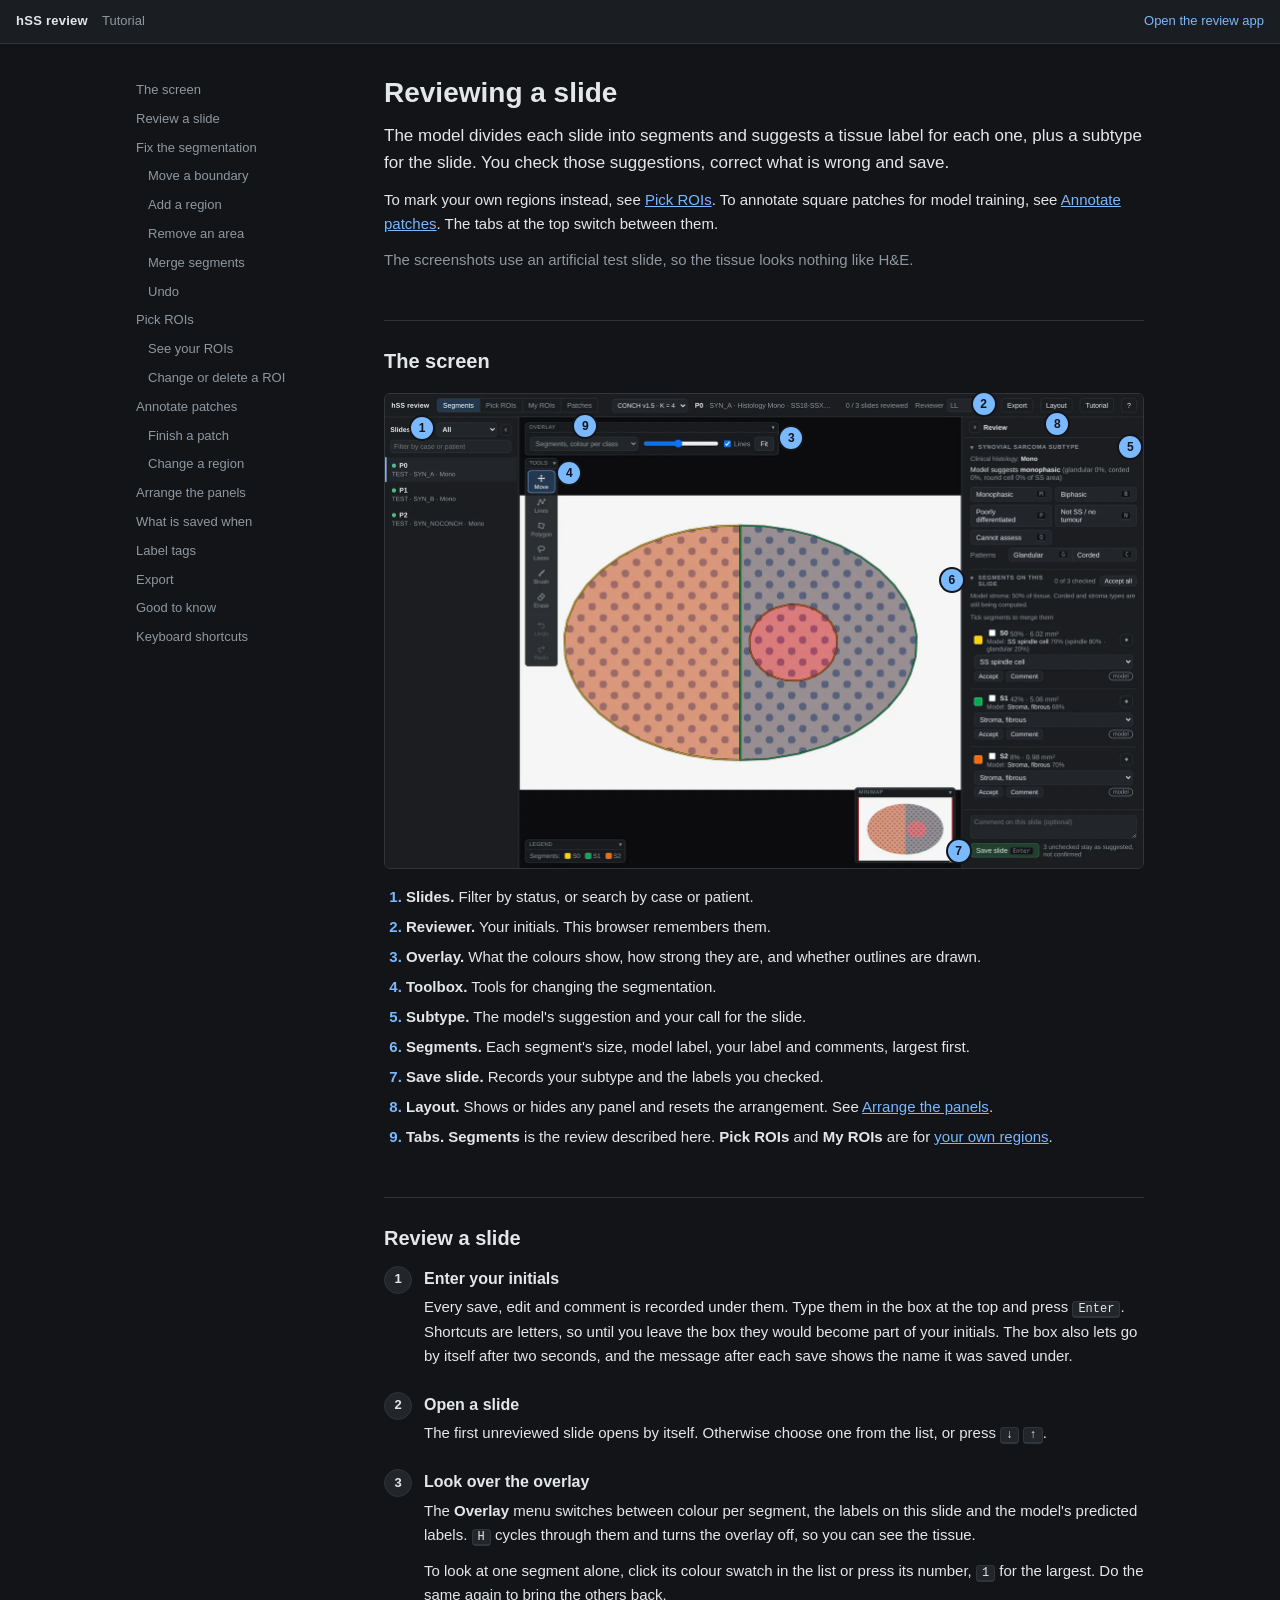
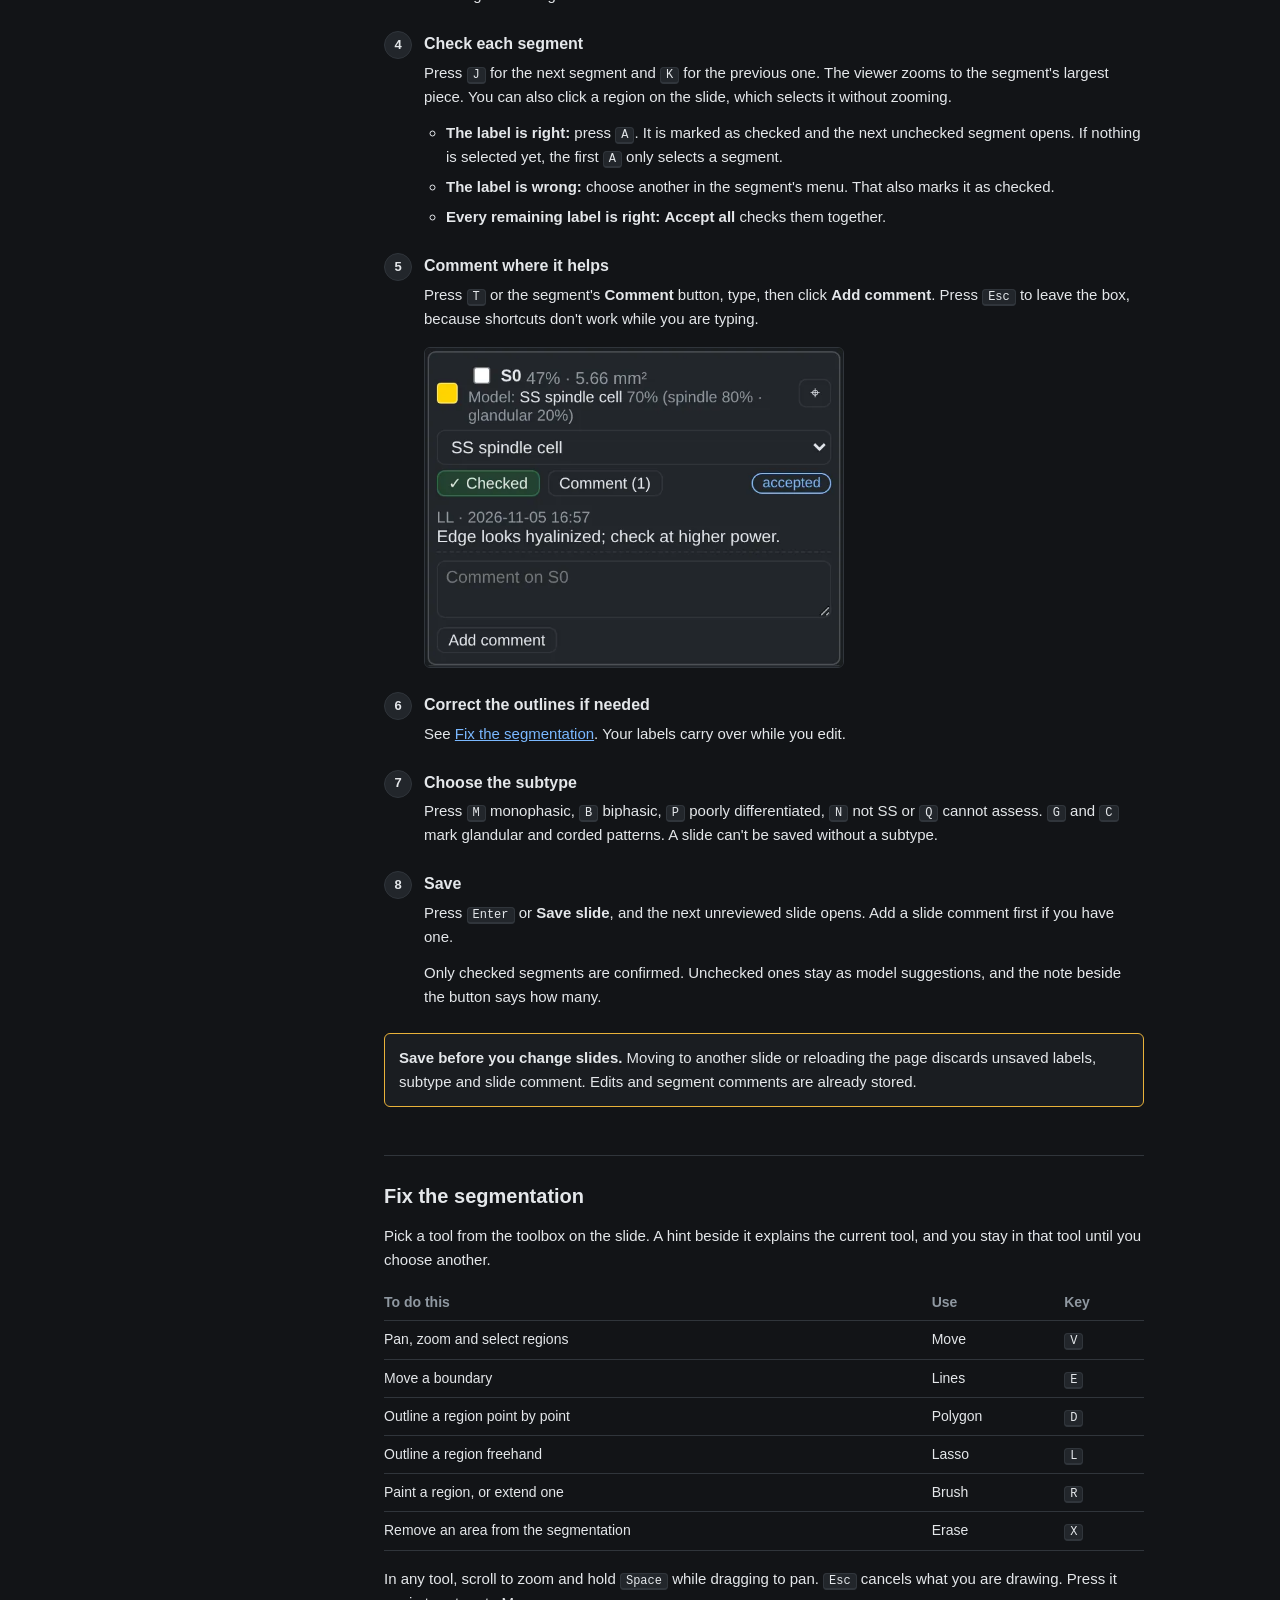
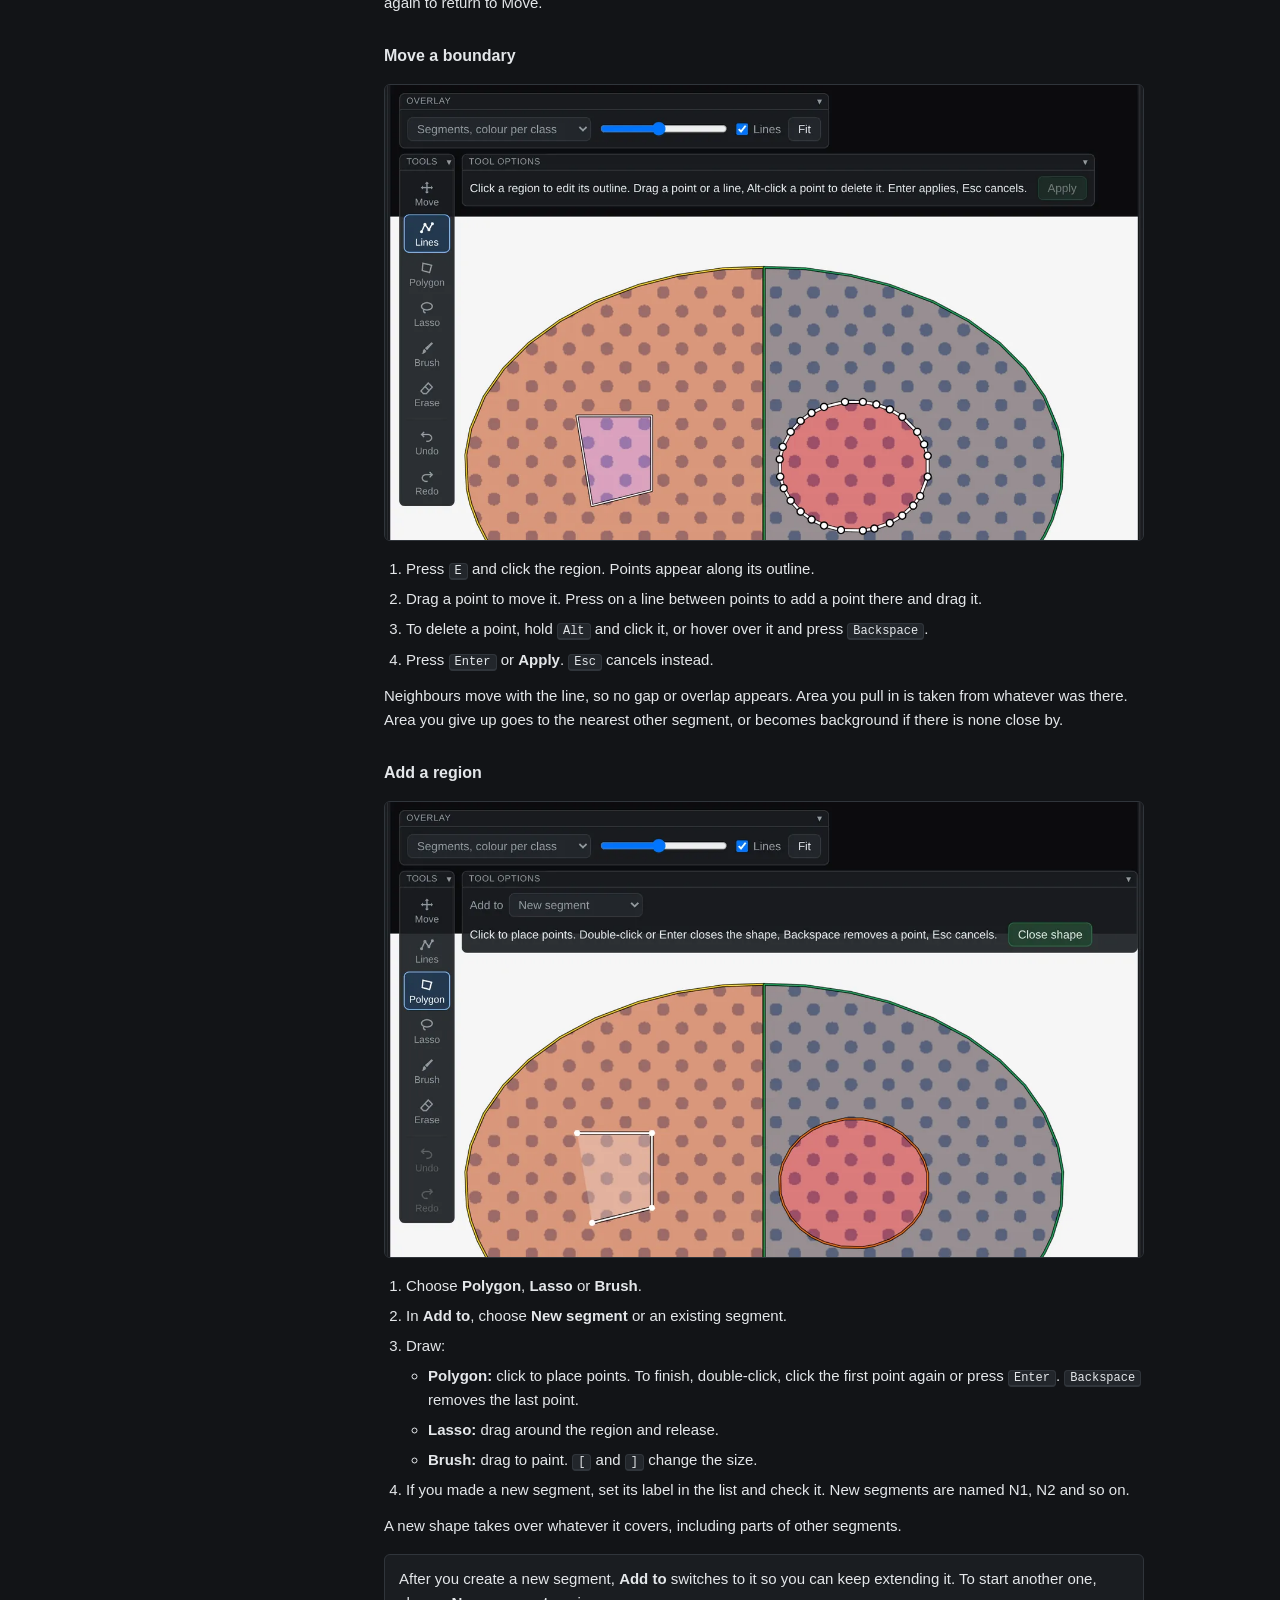
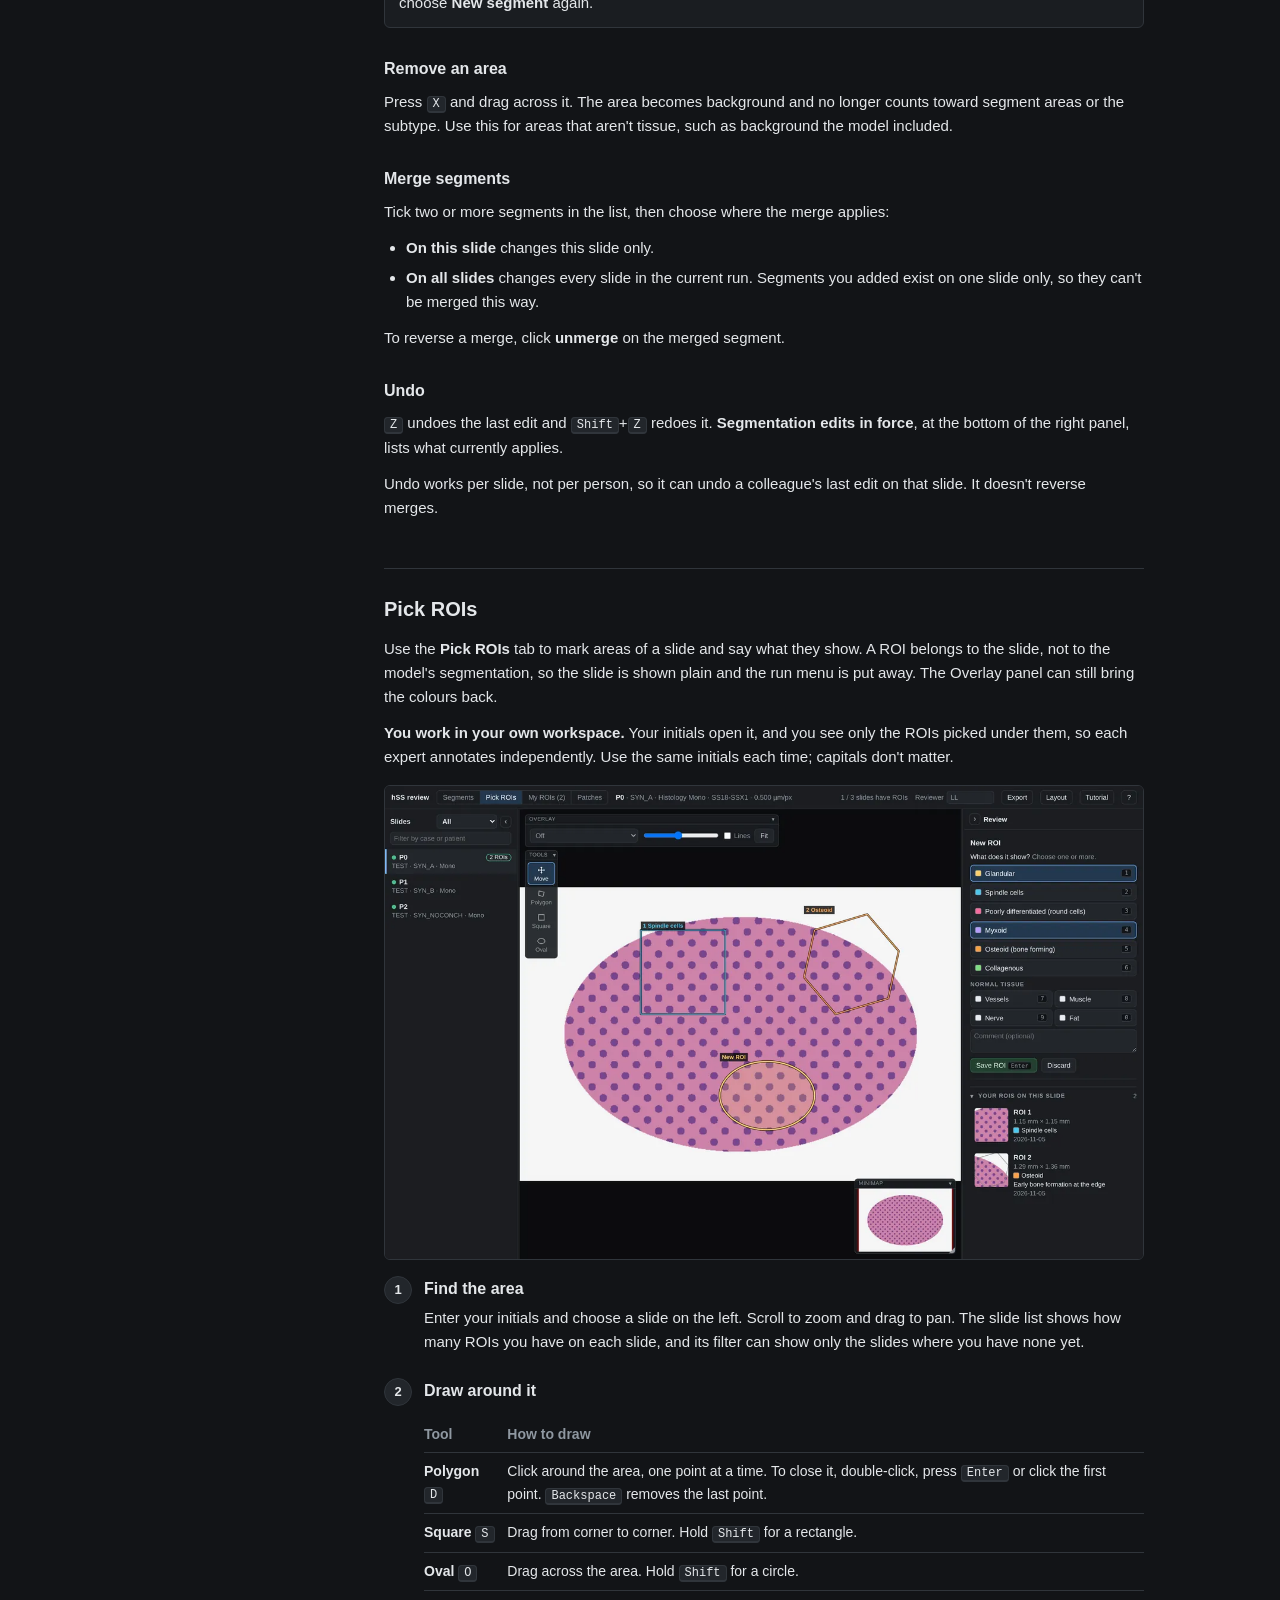
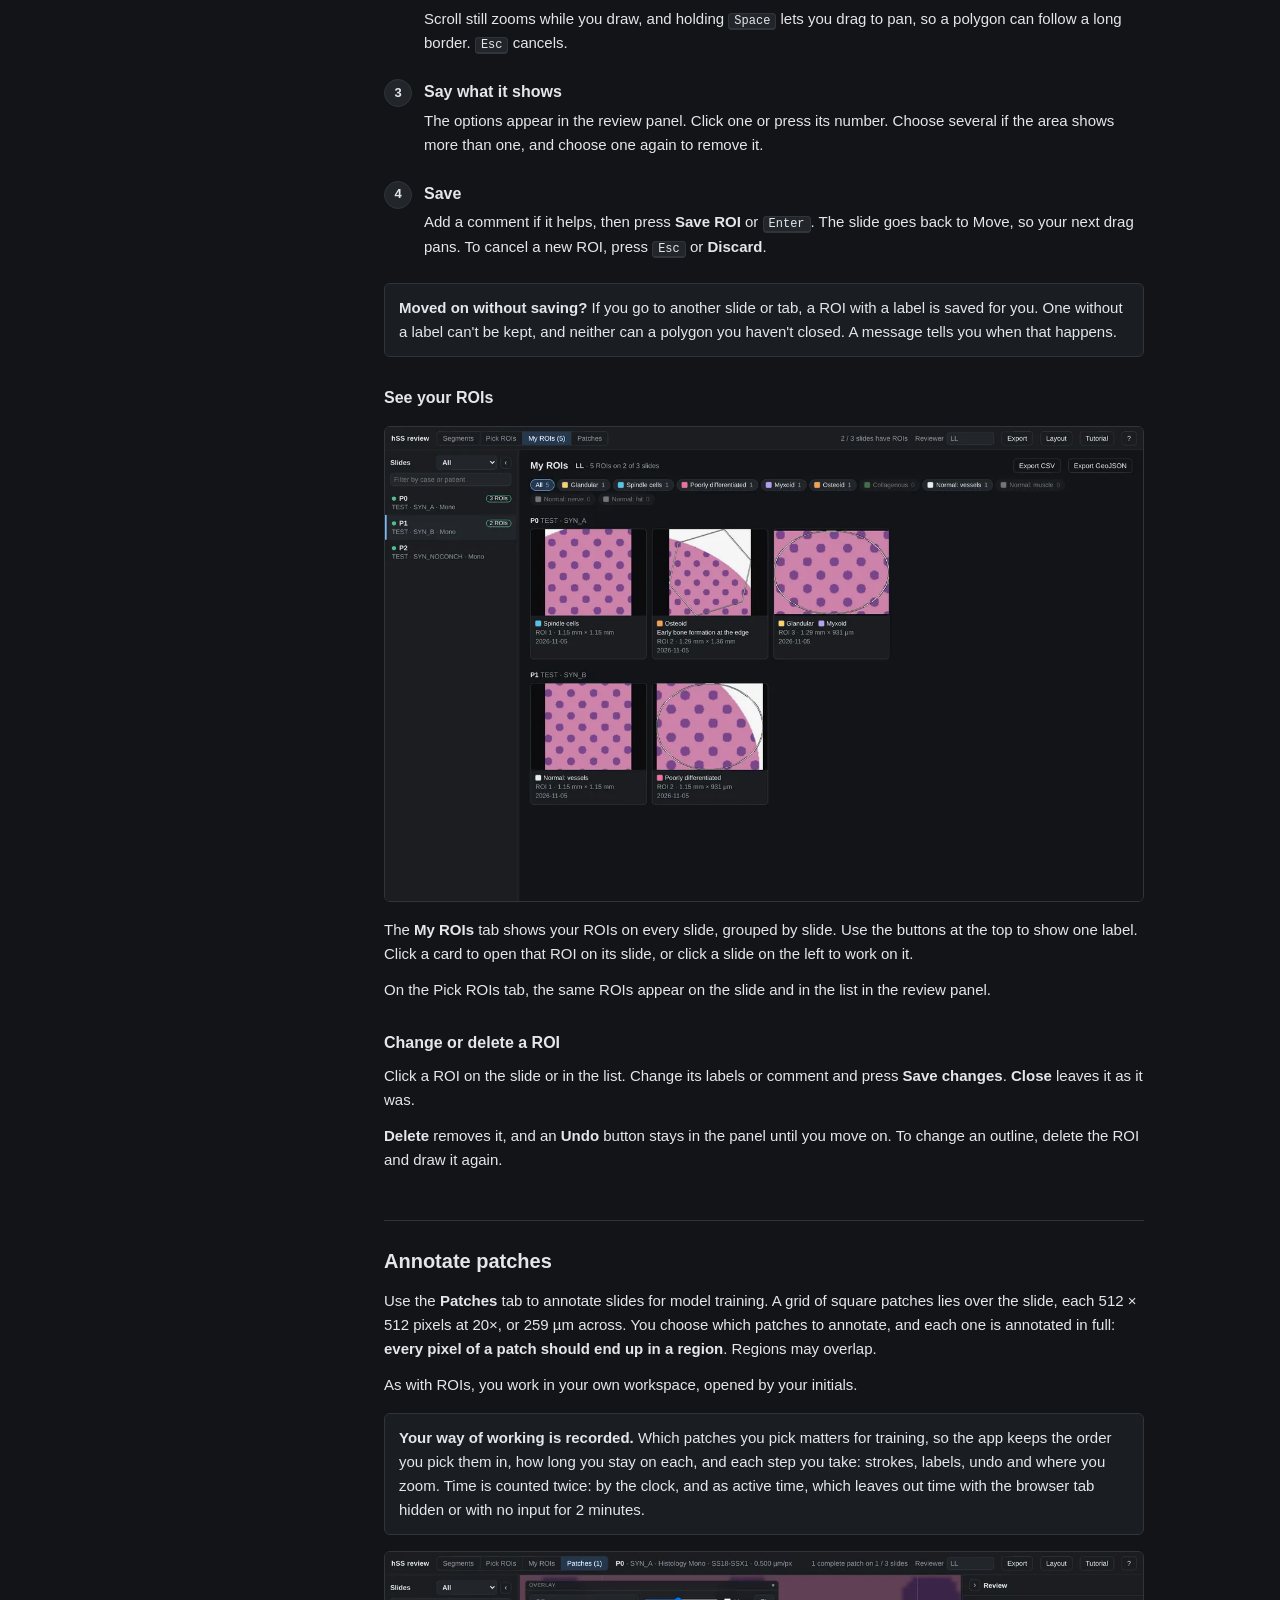
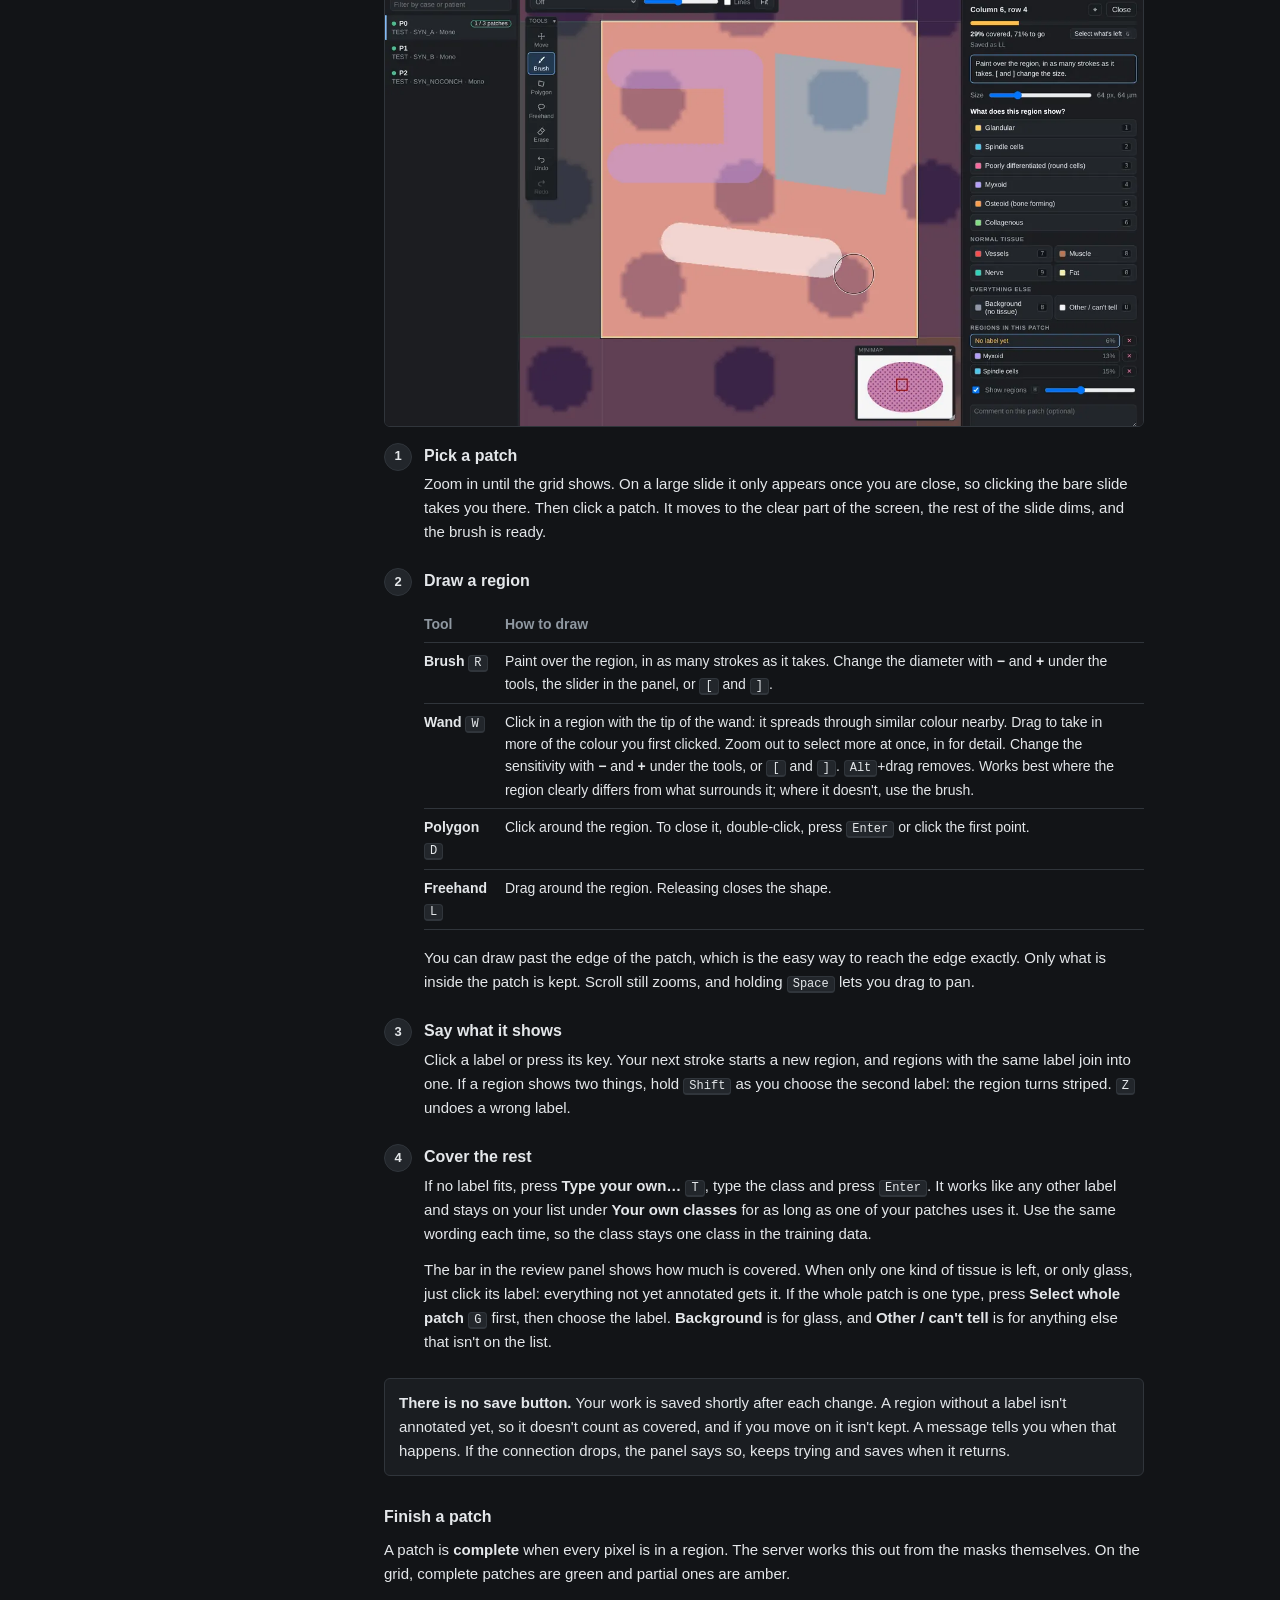
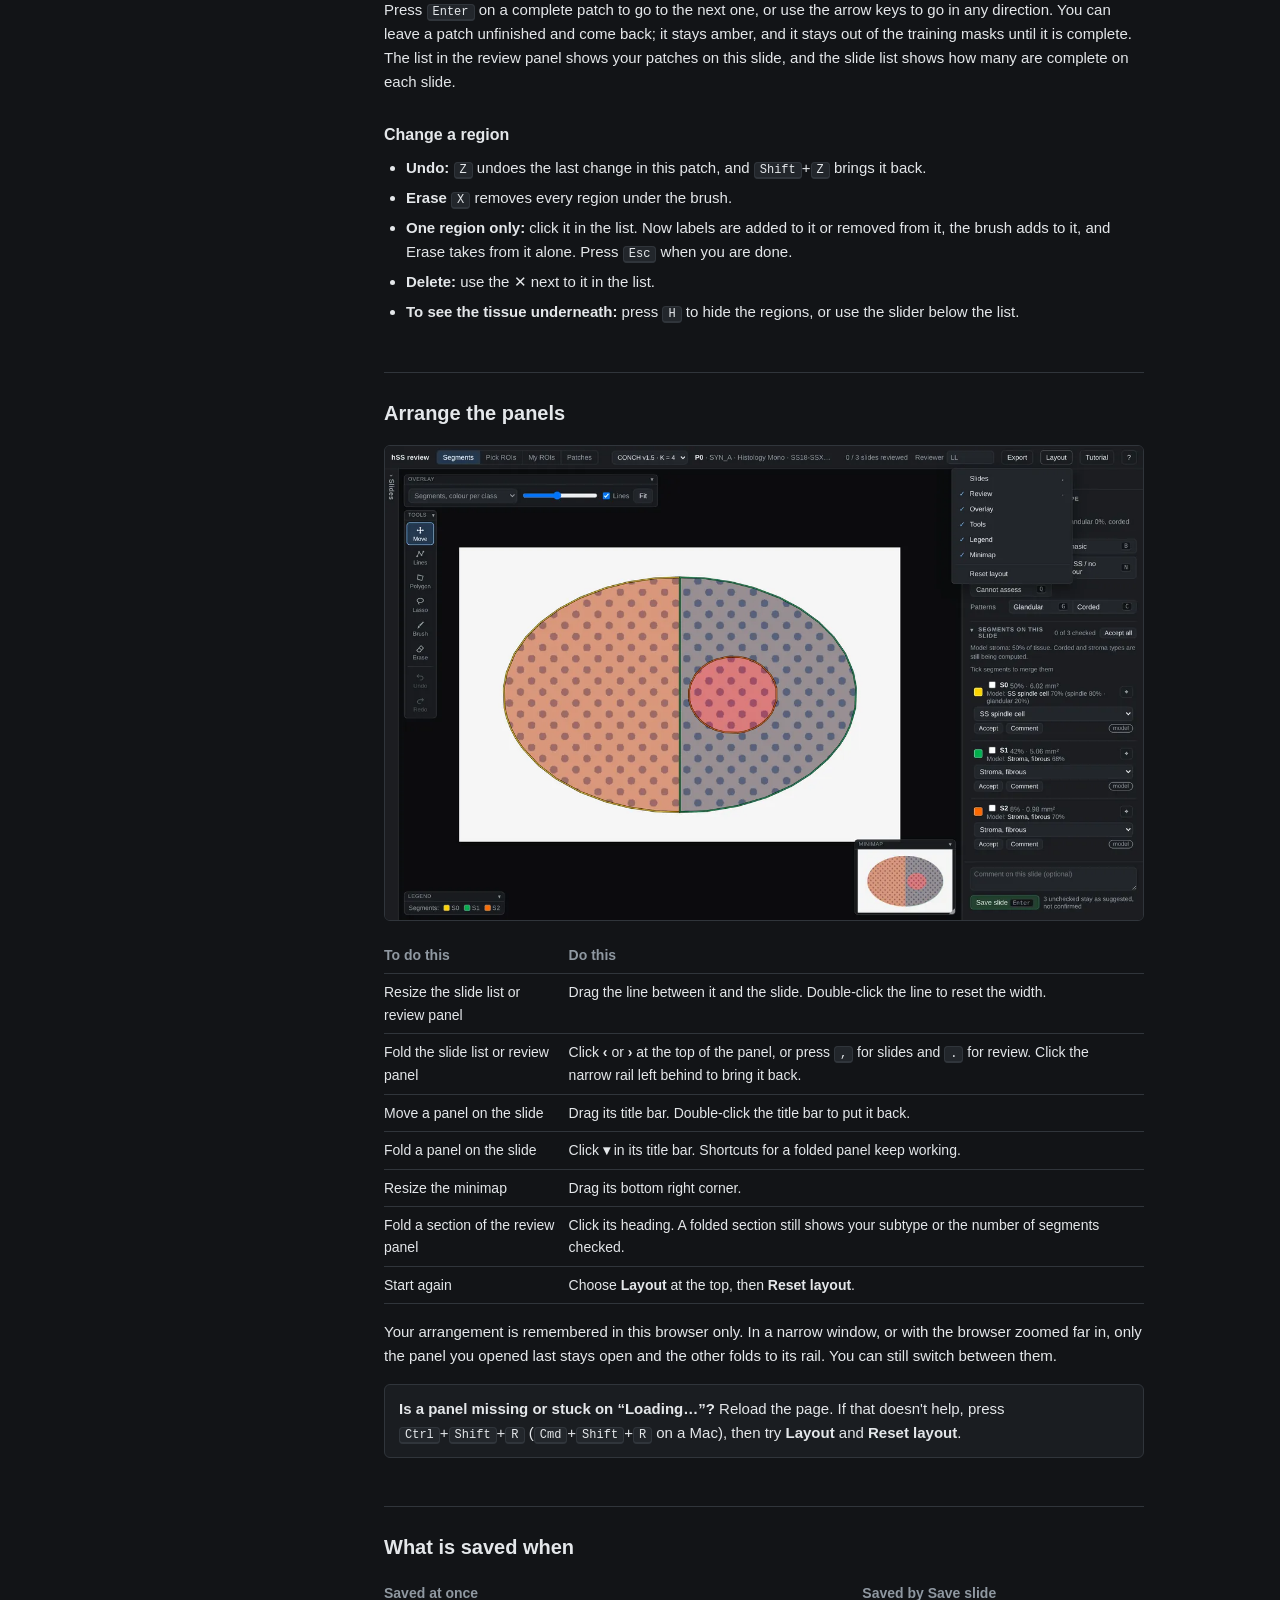
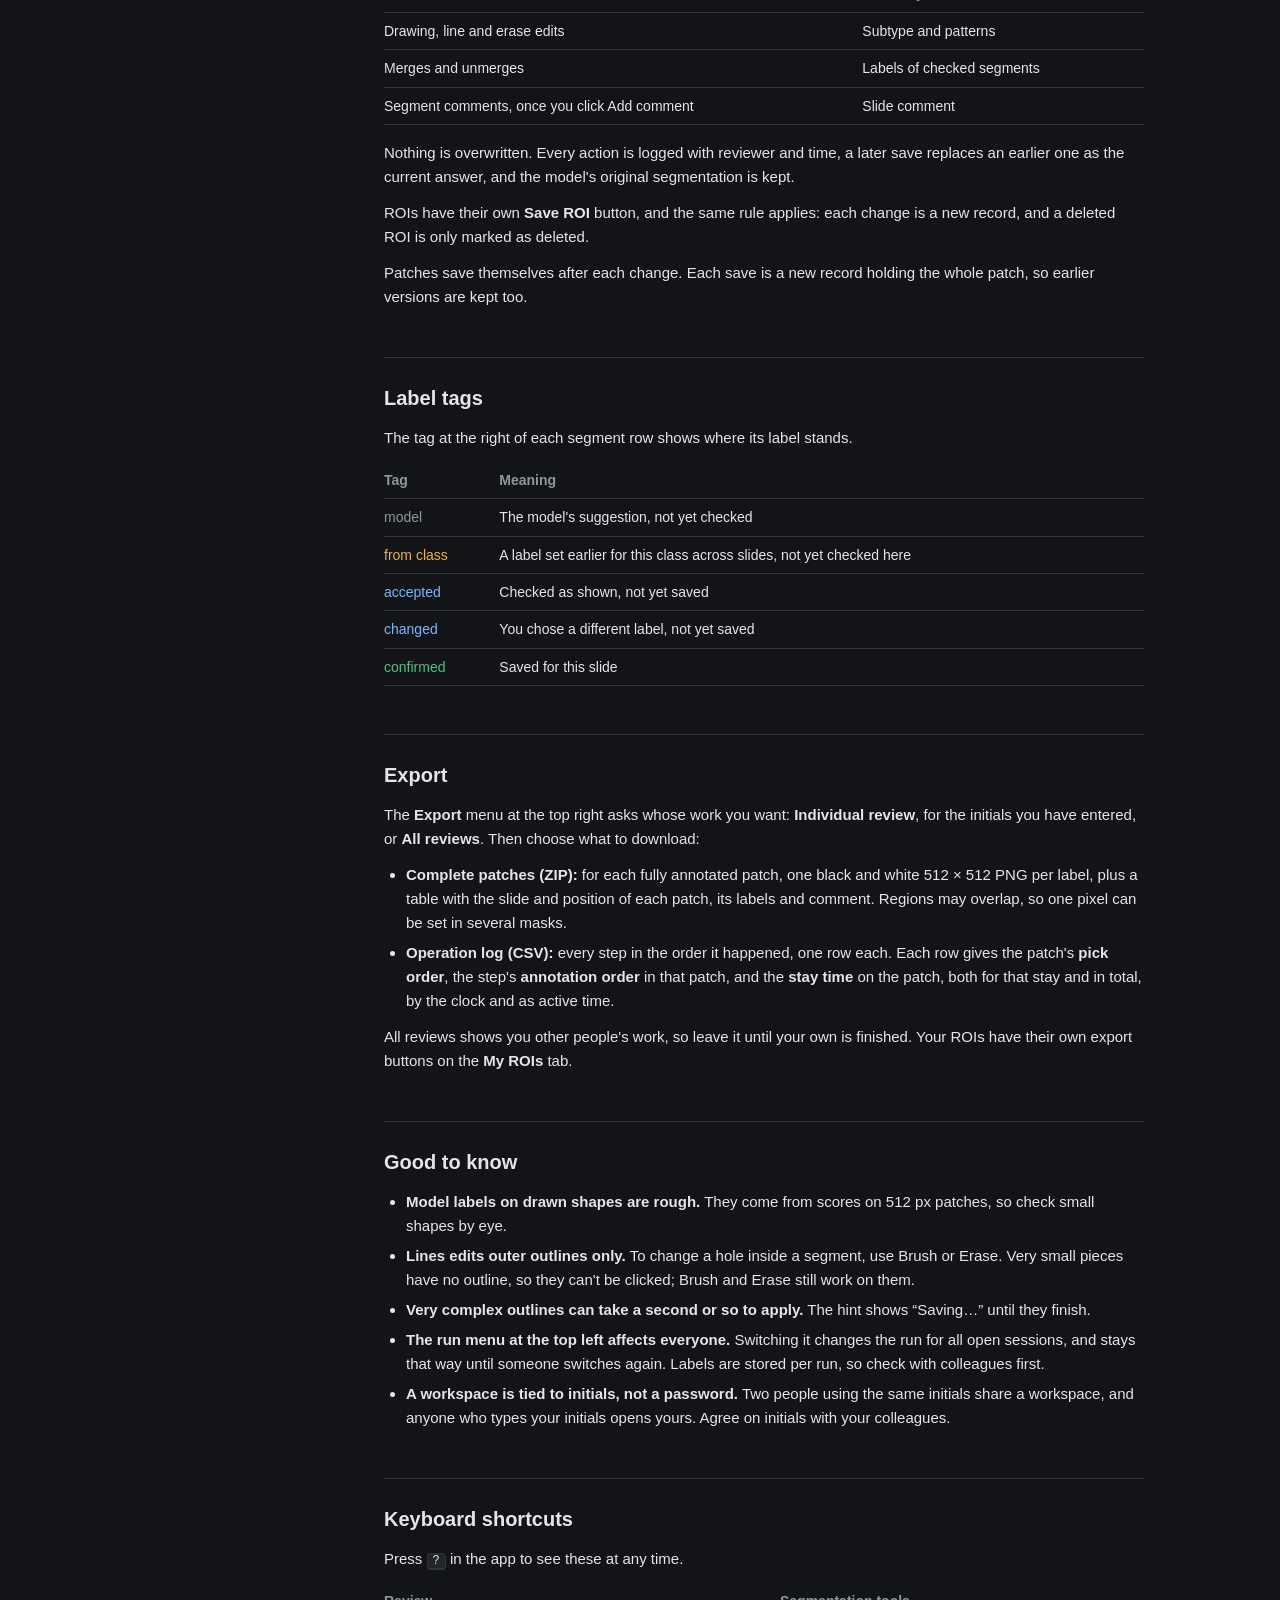
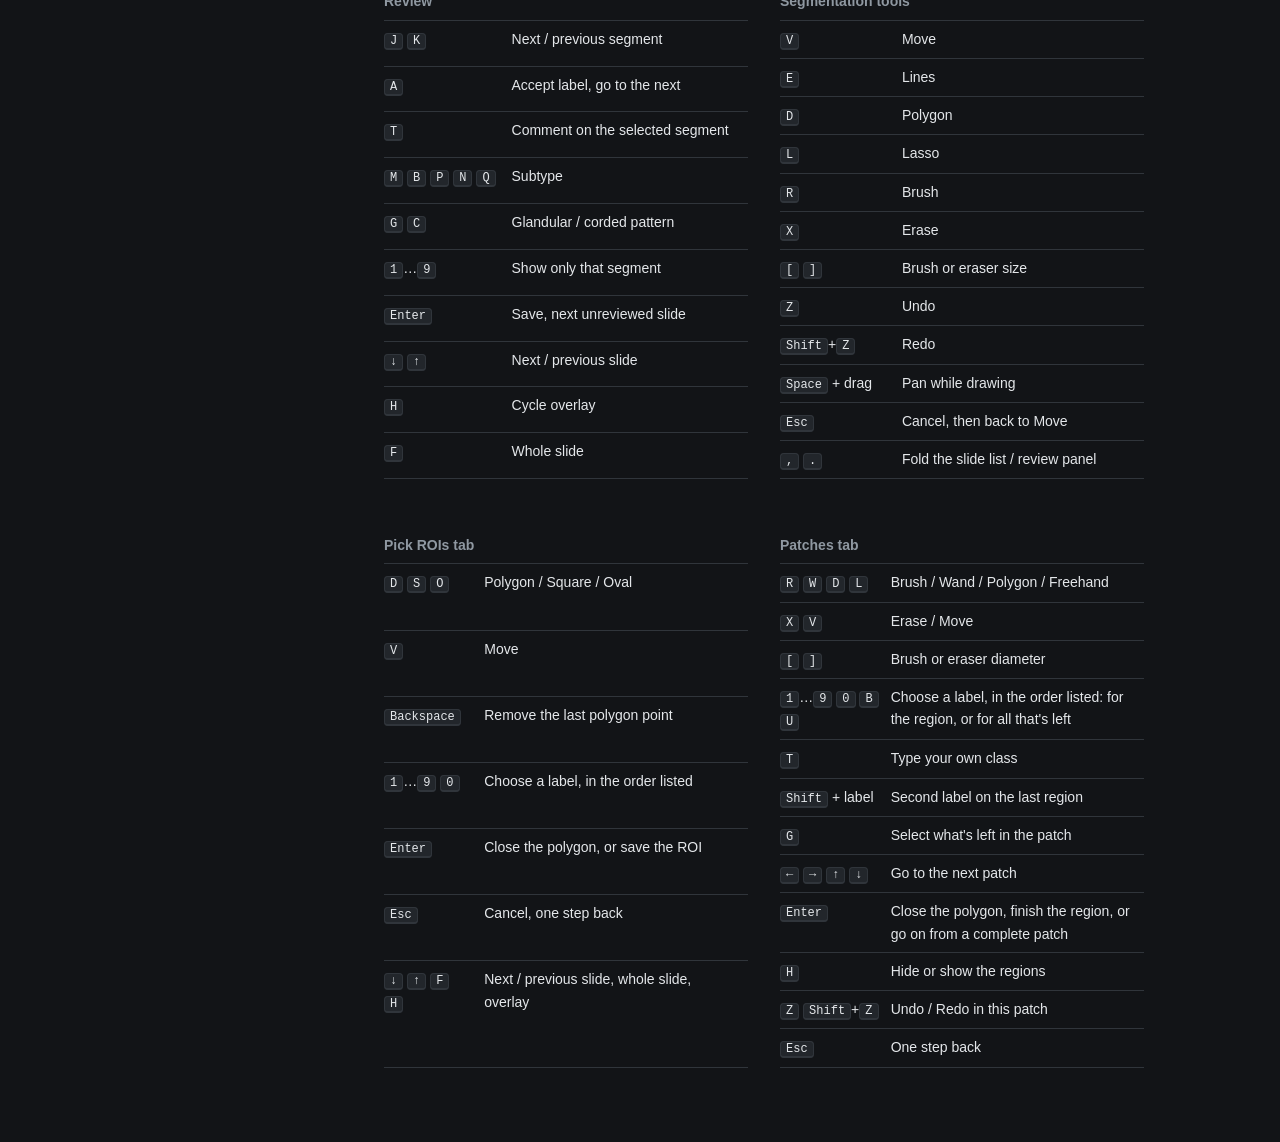
==== commit 8ed15fc0: "Add the wand, typed classes and a visible brush diameter to patches - Wand (W): a click spreads thro" ====
--- a/app/static/tutorial.html
+++ b/app/static/tutorial.html
@@ -240,7 +240,8 @@
         <table>
           <thead><tr><th>Tool</th><th>How to draw</th></tr></thead>
           <tbody>
-            <tr><td><b>Brush</b> <kbd>R</kbd></td><td>Paint over the region, in as many strokes as it takes. <kbd>[</kbd> and <kbd>]</kbd> change the size.</td></tr>
+            <tr><td><b>Brush</b> <kbd>R</kbd></td><td>Paint over the region, in as many strokes as it takes. Change the diameter with <b>−</b> and <b>+</b> under the tools, the slider in the panel, or <kbd>[</kbd> and <kbd>]</kbd>.</td></tr>
+            <tr><td><b>Wand</b> <kbd>W</kbd></td><td>Click in a region with the tip of the wand: it spreads through similar colour nearby. Drag to take in more of the colour you first clicked. Zoom out to select more at once, in for detail. Change the sensitivity with <b>−</b> and <b>+</b> under the tools, or <kbd>[</kbd> and <kbd>]</kbd>. <kbd>Alt</kbd>+drag removes. Works best where the region clearly differs from what surrounds it; where it doesn't, use the brush.</td></tr>
             <tr><td><b>Polygon</b> <kbd>D</kbd></td><td>Click around the region. To close it, double-click, press <kbd>Enter</kbd> or click the first point.</td></tr>
             <tr><td><b>Freehand</b> <kbd>L</kbd></td><td>Drag around the region. Releasing closes the shape.</td></tr>
           </tbody>
@@ -253,6 +254,7 @@
       </li>
       <li>
         <h3>Cover the rest</h3>
+        <p>If no label fits, press <b>Type your own…</b> <kbd>T</kbd>, type the class and press <kbd>Enter</kbd>. It works like any other label and stays on your list under <b>Your own classes</b> for as long as one of your patches uses it. Use the same wording each time, so the class stays one class in the training data.</p>
         <p>The bar in the review panel shows how much is covered. When only one kind of tissue is left, or only glass, just click its label: everything not yet annotated gets it. If the whole patch is one type, press <b>Select whole patch</b> <kbd>G</kbd> first, then choose the label. <b>Background</b> is for glass, and <b>Other / can't tell</b> is for anything else that isn't on the list.</p>
       </li>
     </ol>
@@ -383,10 +385,11 @@
       <table>
         <thead><tr><th colspan="2">Patches tab</th></tr></thead>
         <tbody>
-          <tr><td><kbd>R</kbd> <kbd>D</kbd> <kbd>L</kbd></td><td>Brush / Polygon / Freehand</td></tr>
+          <tr><td><kbd>R</kbd> <kbd>W</kbd> <kbd>D</kbd> <kbd>L</kbd></td><td>Brush / Wand / Polygon / Freehand</td></tr>
           <tr><td><kbd>X</kbd> <kbd>V</kbd></td><td>Erase / Move</td></tr>
-          <tr><td><kbd>[</kbd> <kbd>]</kbd></td><td>Brush or eraser size</td></tr>
+          <tr><td><kbd>[</kbd> <kbd>]</kbd></td><td>Brush or eraser diameter</td></tr>
           <tr><td><kbd>1</kbd>…<kbd>9</kbd> <kbd>0</kbd> <kbd>B</kbd> <kbd>U</kbd></td><td>Choose a label, in the order listed: for the region, or for all that's left</td></tr>
+          <tr><td><kbd>T</kbd></td><td>Type your own class</td></tr>
           <tr><td><kbd>Shift</kbd> + label</td><td>Second label on the last region</td></tr>
           <tr><td><kbd>G</kbd></td><td>Select what's left in the patch</td></tr>
           <tr><td><kbd>←</kbd> <kbd>→</kbd> <kbd>↑</kbd> <kbd>↓</kbd></td><td>Go to the next patch</td></tr>
--- a/app/static/style.css
+++ b/app/static/style.css
@@ -147,6 +147,10 @@
 .legend i { display: inline-block; width: 10px; height: 10px; border-radius: 2px; box-shadow: 0 0 0 1px rgba(255,255,255,.45); margin-right: 4px; vertical-align: -1px; }
 #edCanvas { position: absolute; inset: 0; width: 100%; height: 100%; pointer-events: none; z-index: 3; }
 #viewerWrap:not([data-tool="nav"]):not([data-pan]) #viewer { cursor: crosshair; }
+/* the star at the wand's tip is the point clicked */
+#viewerWrap[data-tool="wand"]:not([data-pan]) #viewer {
+  cursor: url("data:image/svg+xml,%3Csvg xmlns='http://www.w3.org/2000/svg' width='32' height='32' viewBox='0 0 32 32'%3E%3Cpath d='M11 11L28 28' stroke='%23fff' stroke-width='6' stroke-linecap='round'/%3E%3Cpath d='M11 11L28 28' stroke='%23222' stroke-width='3.5' stroke-linecap='round'/%3E%3Cpath d='M7 0.5L8.8 5.2L13.5 7L8.8 8.8L7 13.5L5.2 8.8L0.5 7L5.2 5.2Z' fill='%23ffc61a' stroke='%23222' stroke-width='1.2' stroke-linejoin='round'/%3E%3Cpath d='M21 4L21.8 6.2L24 7L21.8 7.8L21 10L20.2 7.8L18 7L20.2 6.2Z' fill='%23ffc61a' stroke='%23222' stroke-width='.8' stroke-linejoin='round'/%3E%3C/svg%3E") 7 7, crosshair;
+}
 .toolbox { top: 74px; left: 10px; width: 62px; }
 .toolbox .fp-body { display: flex; flex-direction: column; gap: 2px; padding: 4px; }
 .toolbox button {
@@ -156,6 +160,10 @@
 .toolbox button:hover:not(:disabled) { color: var(--text); background: var(--panel-2); }
 .toolbox button.on { background: #24384f; border-color: var(--accent); color: #fff; }
 .toolbox .fp-title { letter-spacing: .02em; }
+.pa-dia { display: flex; flex-direction: column; align-items: center; gap: 3px; padding: 2px 0 3px; font-size: 11px; color: var(--muted); }
+.pa-dia .tabnum { min-width: 0; color: var(--text); }
+.pa-dia-btns { display: flex; gap: 2px; width: 100%; }
+.toolbox .pa-dia-btns button { flex: 1; padding: 2px 0; font-size: 15px; line-height: 1.1; border-color: var(--line); color: var(--text); }
 .toolbox svg { width: 18px; height: 18px; display: block; }
 .tool-sep { height: 1px; background: var(--line); margin: 3px 2px; }
 .tool-opts { top: 74px; left: 80px; width: fit-content; }
@@ -374,9 +382,15 @@
 .pa-hint { margin: 8px 0; padding: 7px 9px; border: 1px solid var(--accent); border-radius: var(--radius); line-height: 1.45; }
 .pa-size, .pa-show { display: flex; align-items: center; gap: 8px; margin: 8px 0; color: var(--muted); }
 .pa-size input[type="range"], .pa-show input[type="range"] { flex: 1; min-width: 40px; }
+#paSizeVal { flex: none; min-width: 14ch; text-align: right; white-space: nowrap; }   /* steady, or the slider moves under the pointer */
 .pa-ask { color: #fff; font-weight: 600; }
 .pa-need { font-size: 12px; color: #ffbe46; }
 .pa-second { margin-top: 6px; }
+.roi-opt.pa-custom-btn { width: 100%; margin-top: 6px; }
+.pa-custom-btn i { border: 1px dashed var(--muted); background: transparent; }
+.pa-custom { display: flex; gap: 6px; margin-top: 6px; }
+.pa-custom input { flex: 1; min-width: 0; }
+.roi-opt span, .rchip { overflow-wrap: anywhere; }
 .roi-opts.idle .roi-opt { opacity: .55; }
 .parg { display: flex; align-items: center; gap: 4px; margin-bottom: 3px; }
 .parg-main { flex: 1; display: flex; align-items: center; justify-content: space-between; gap: 8px; min-width: 0; padding: 5px 8px; text-align: left; background: transparent; }
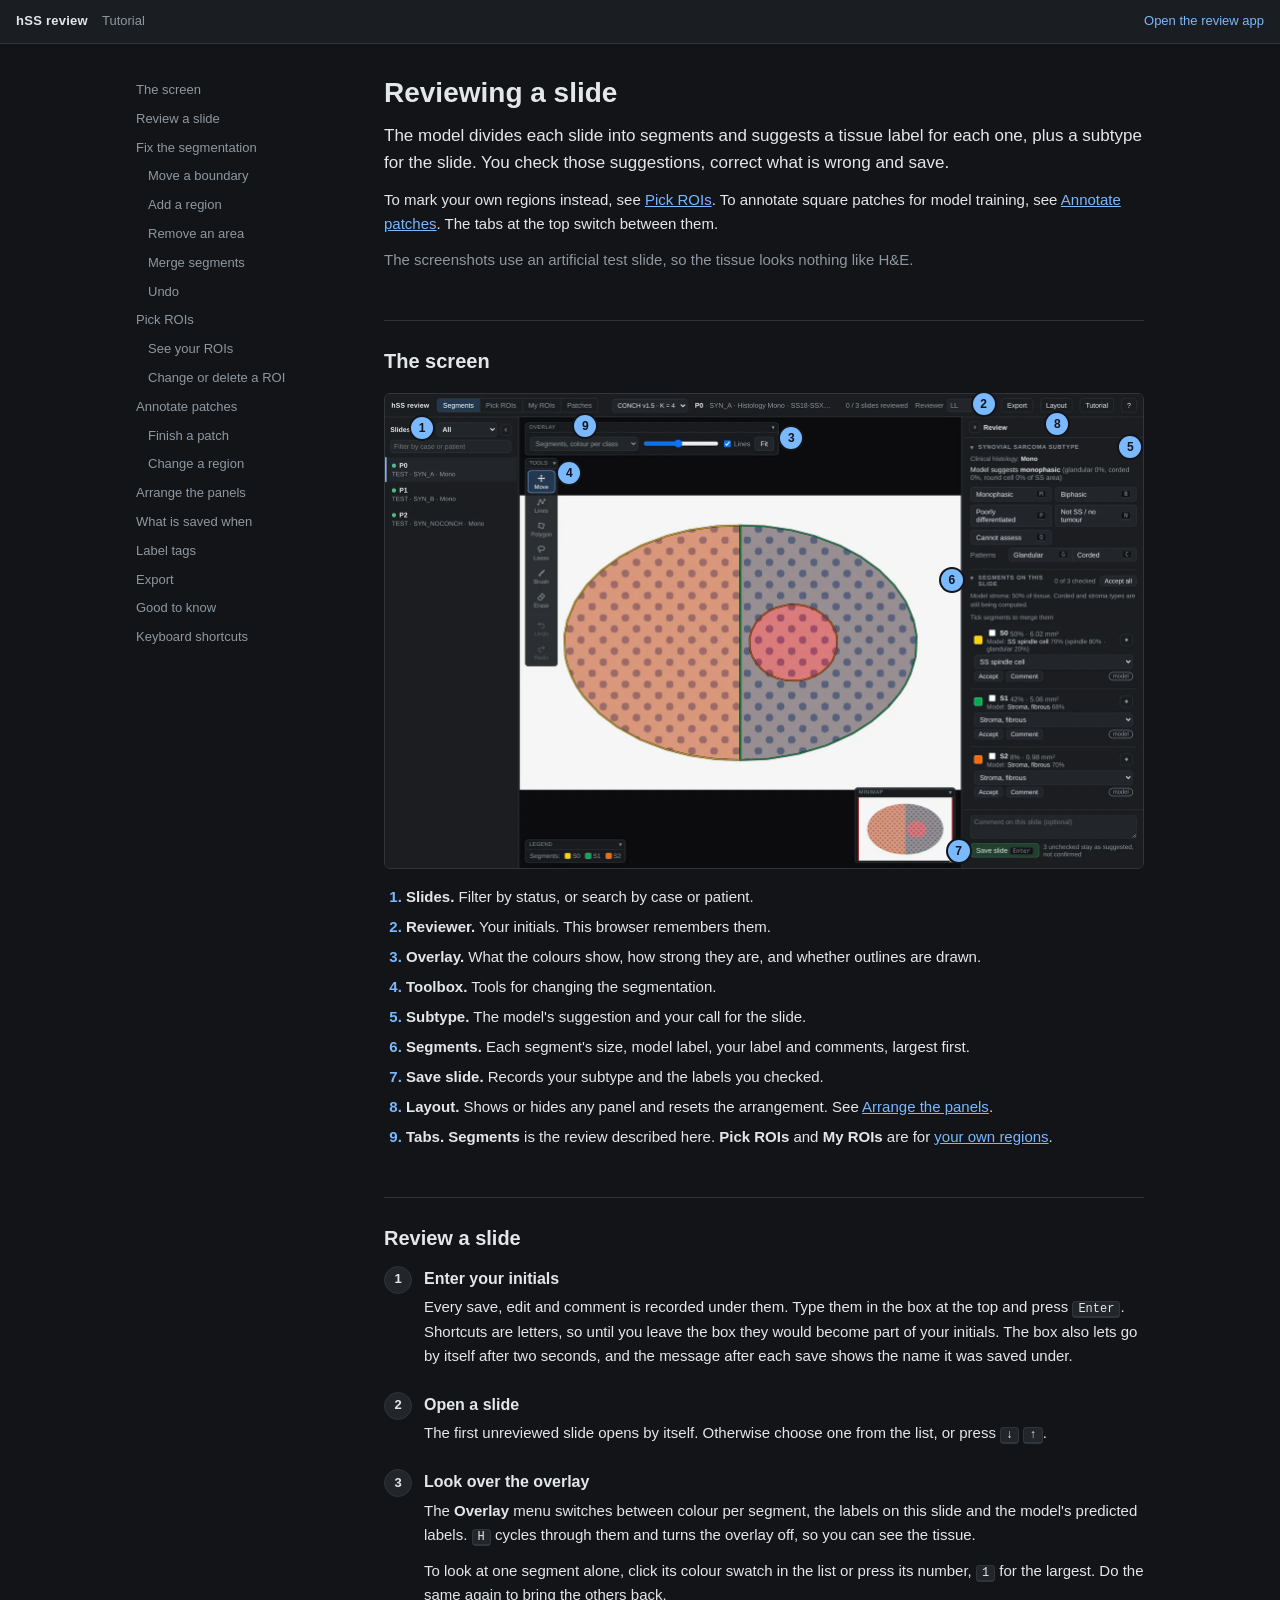
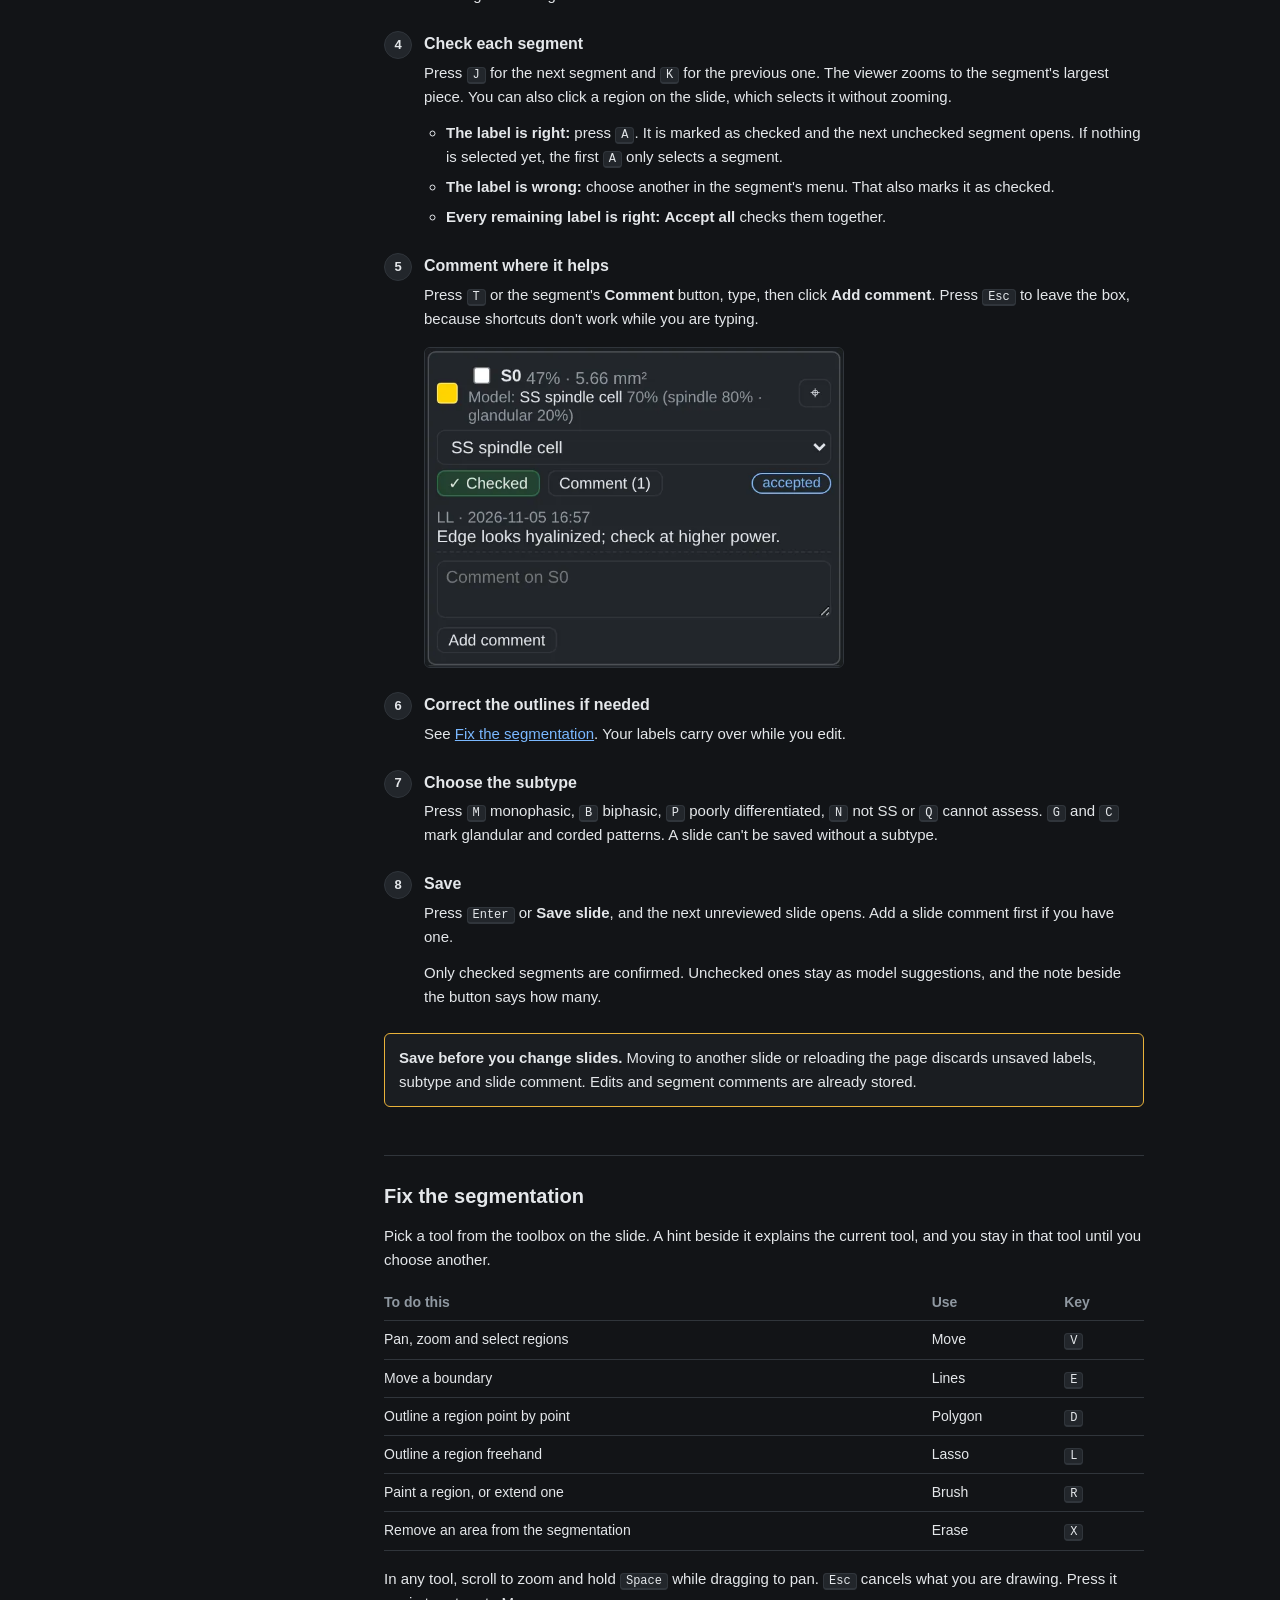
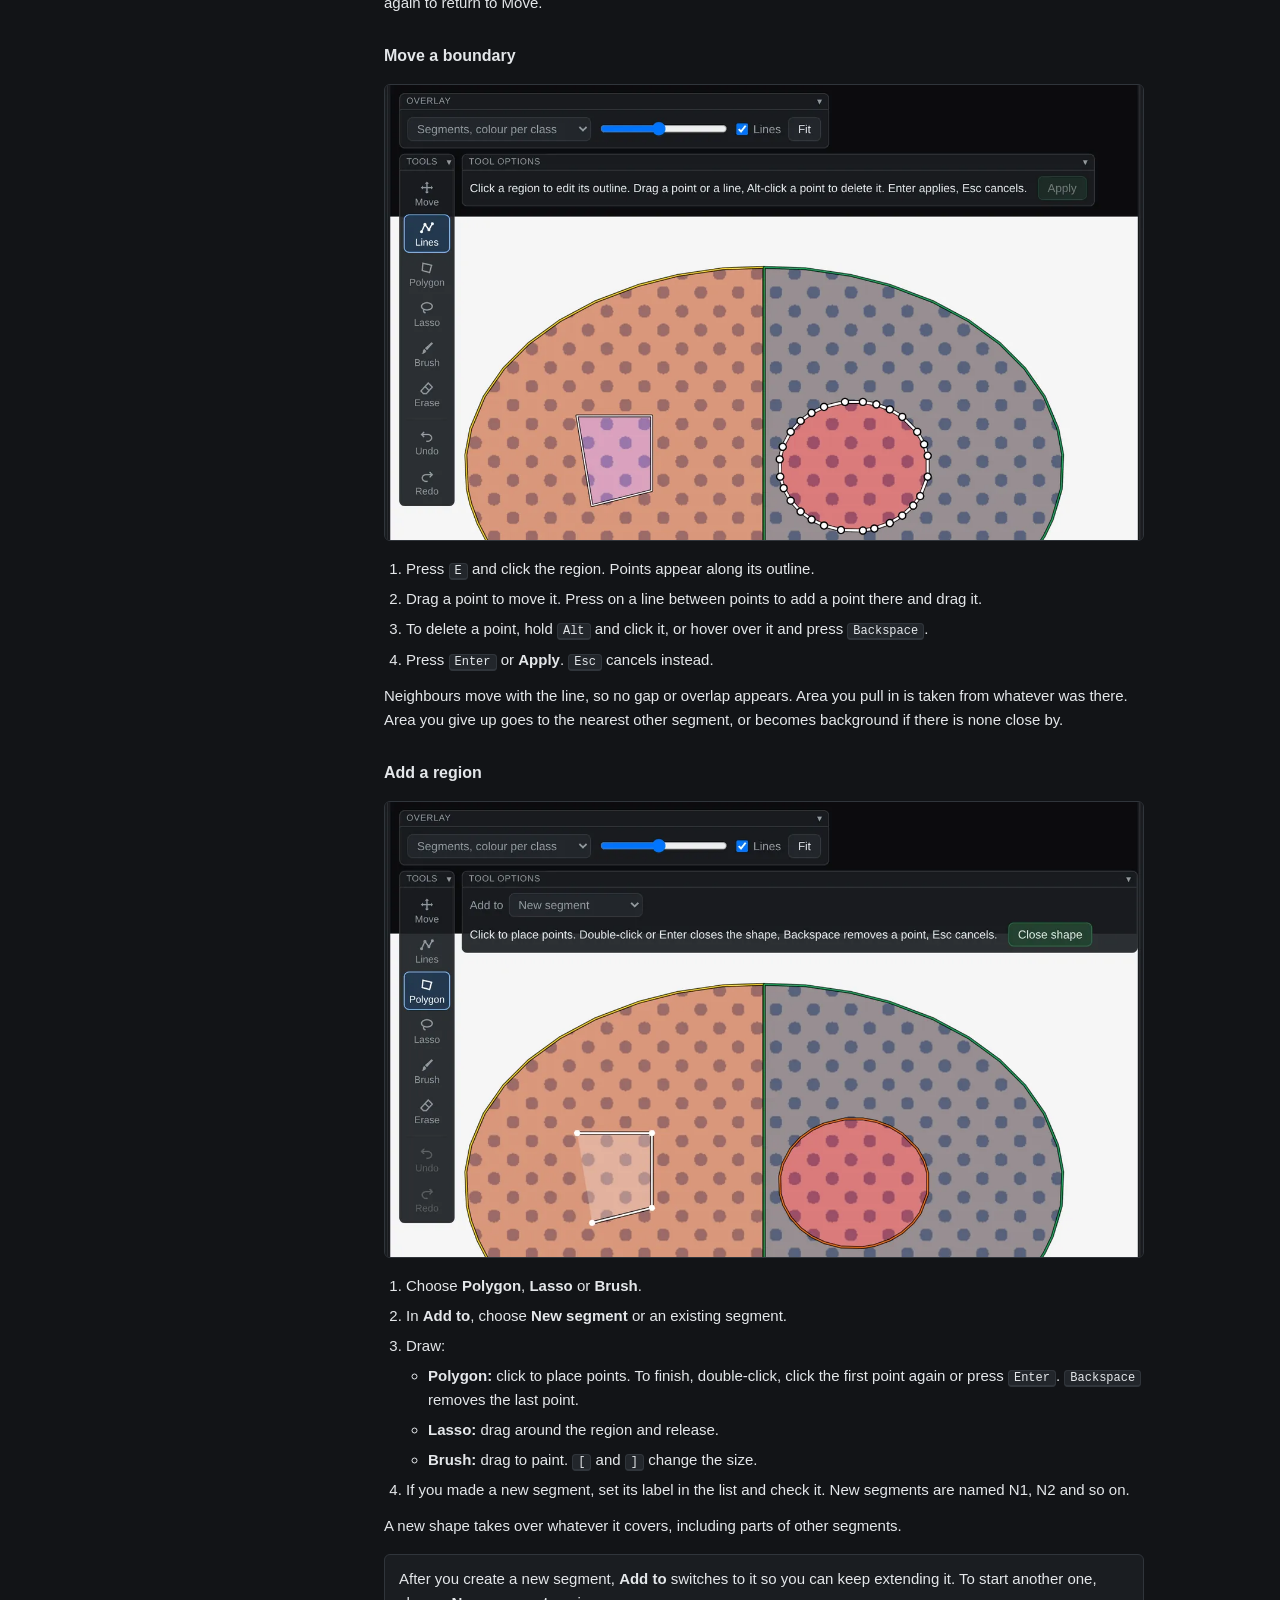
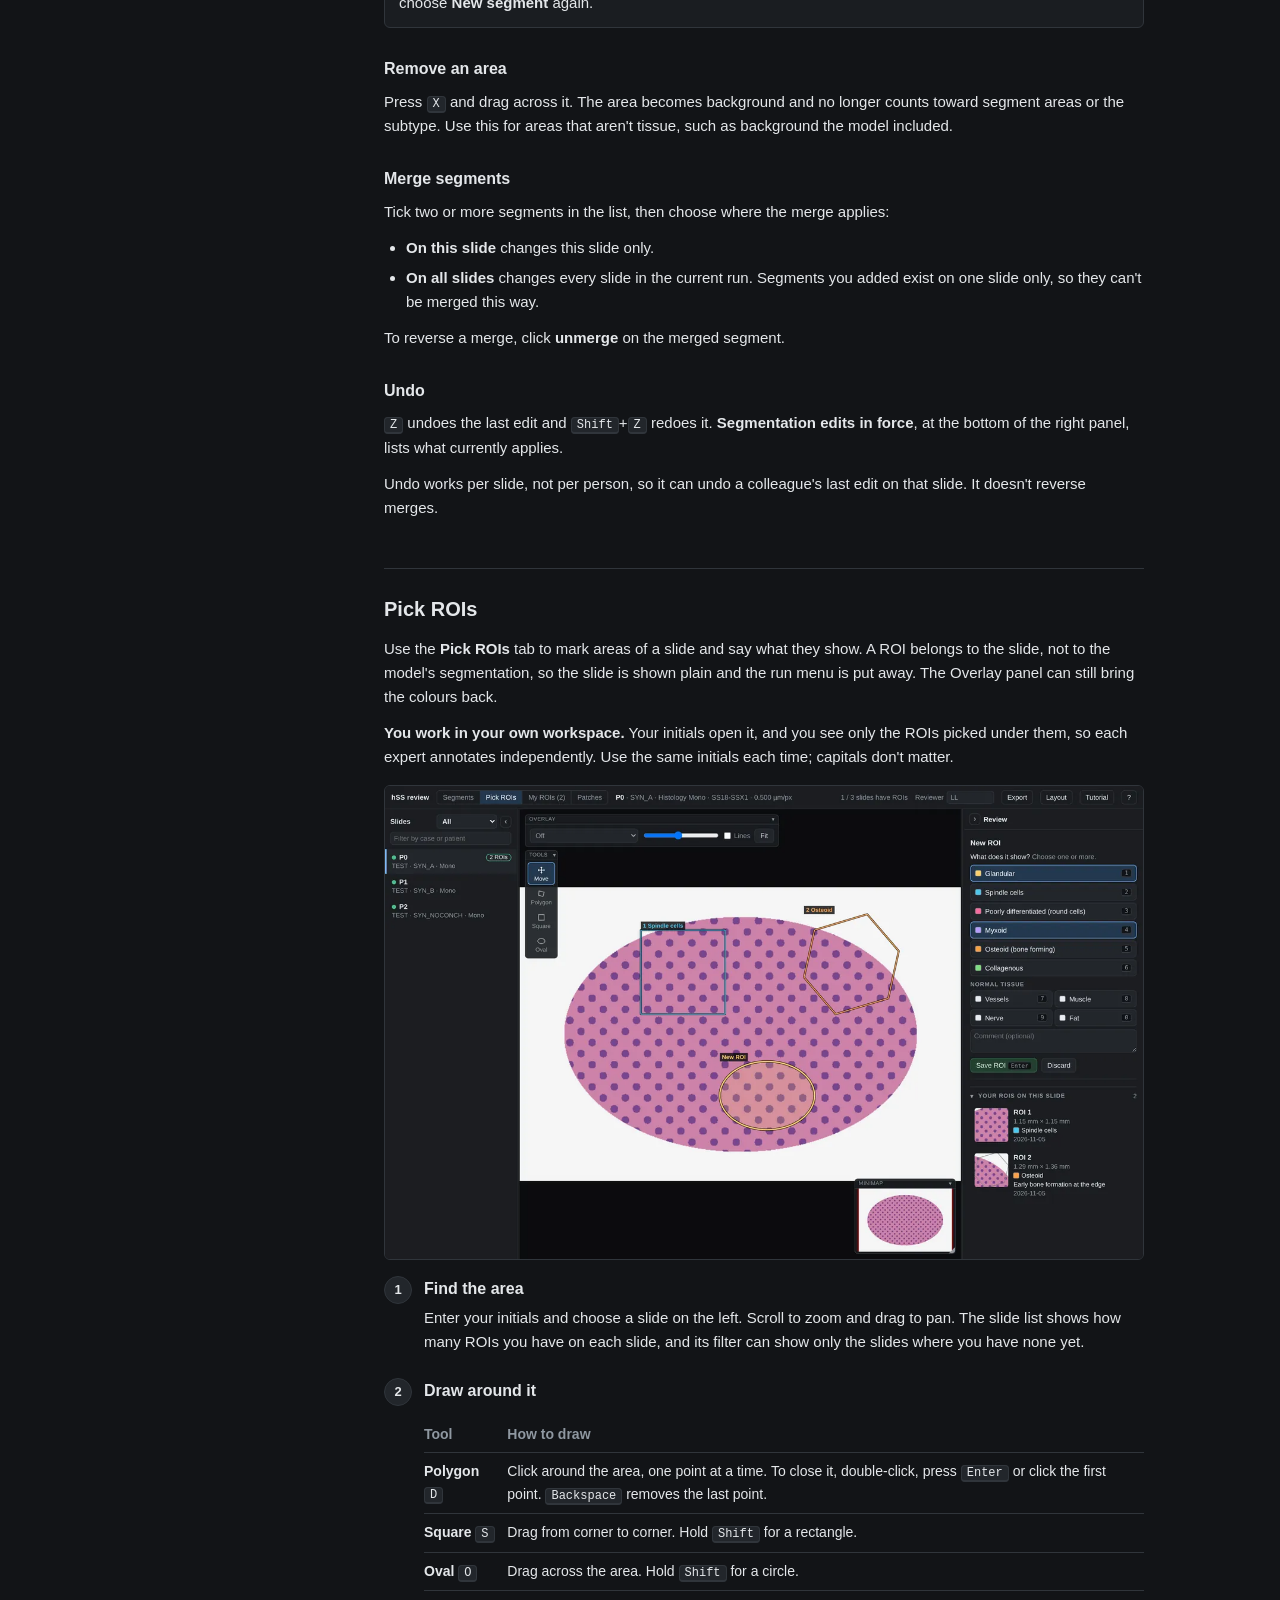
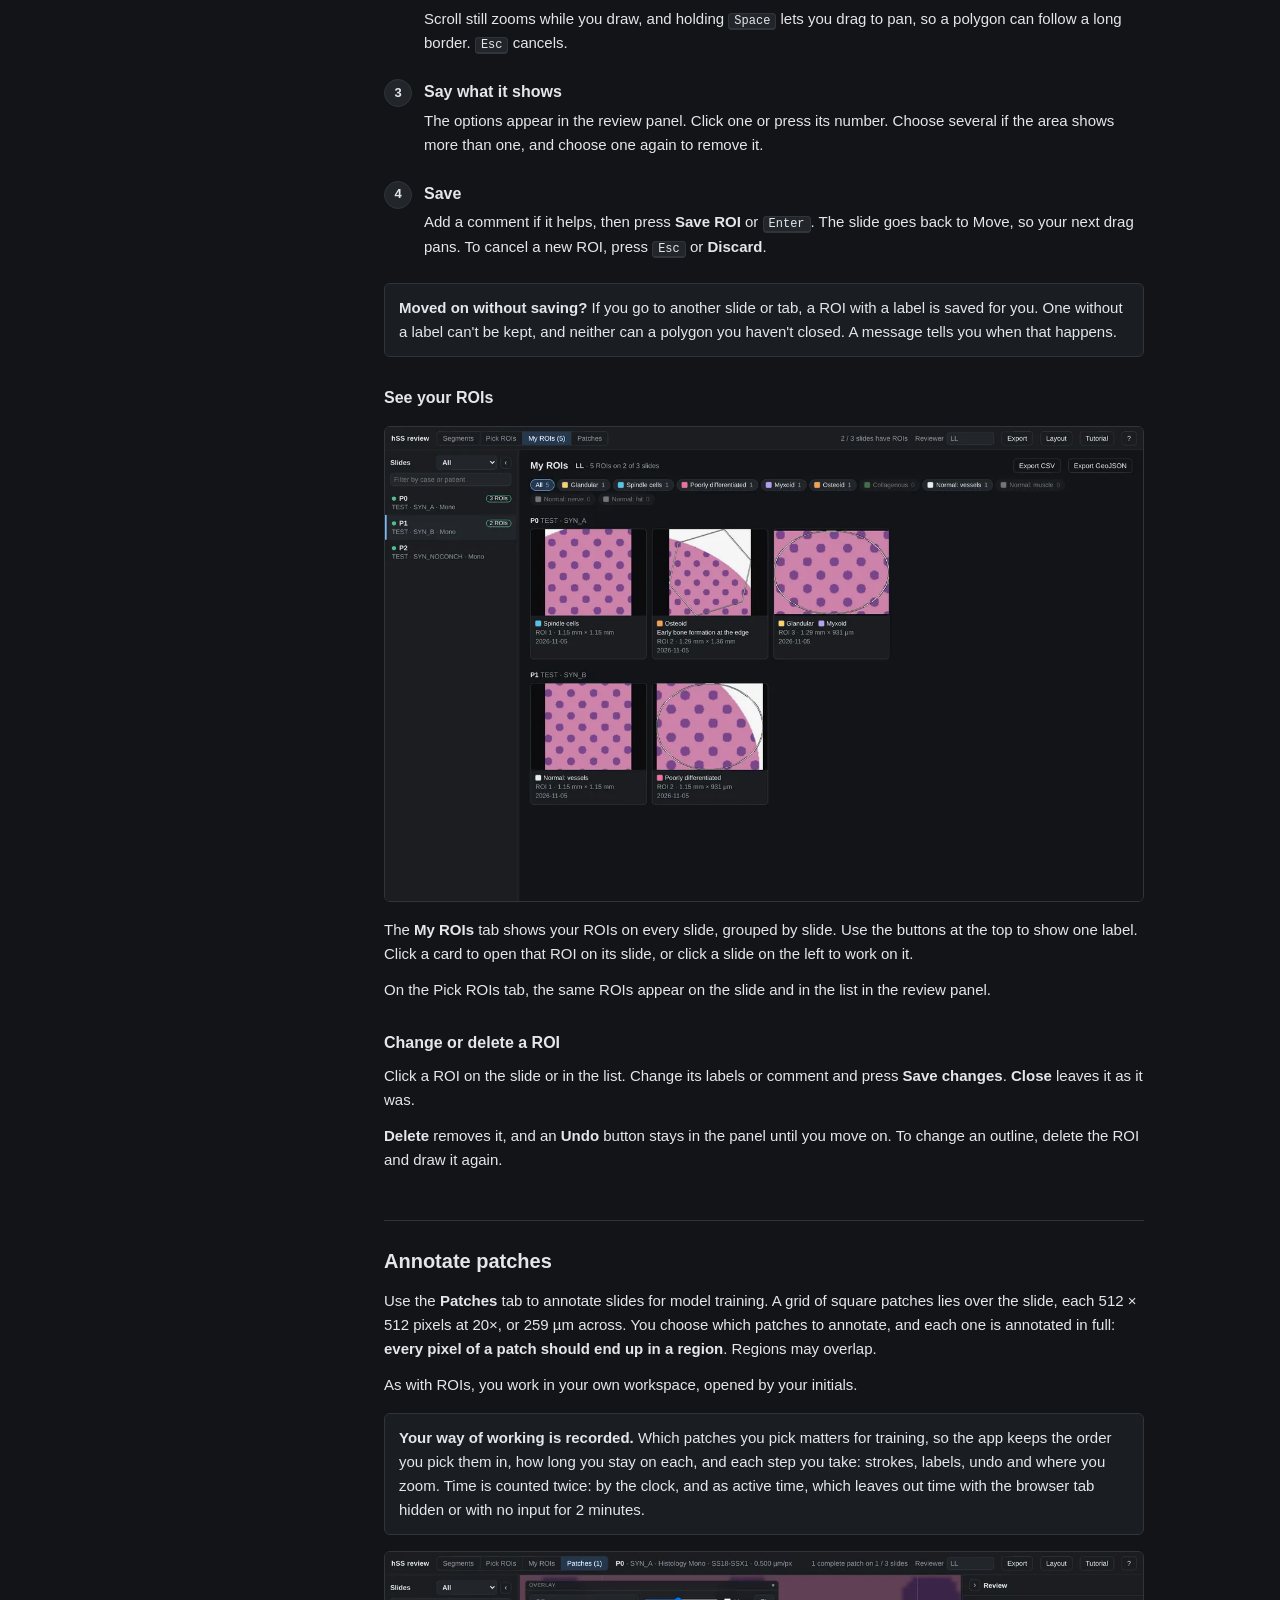
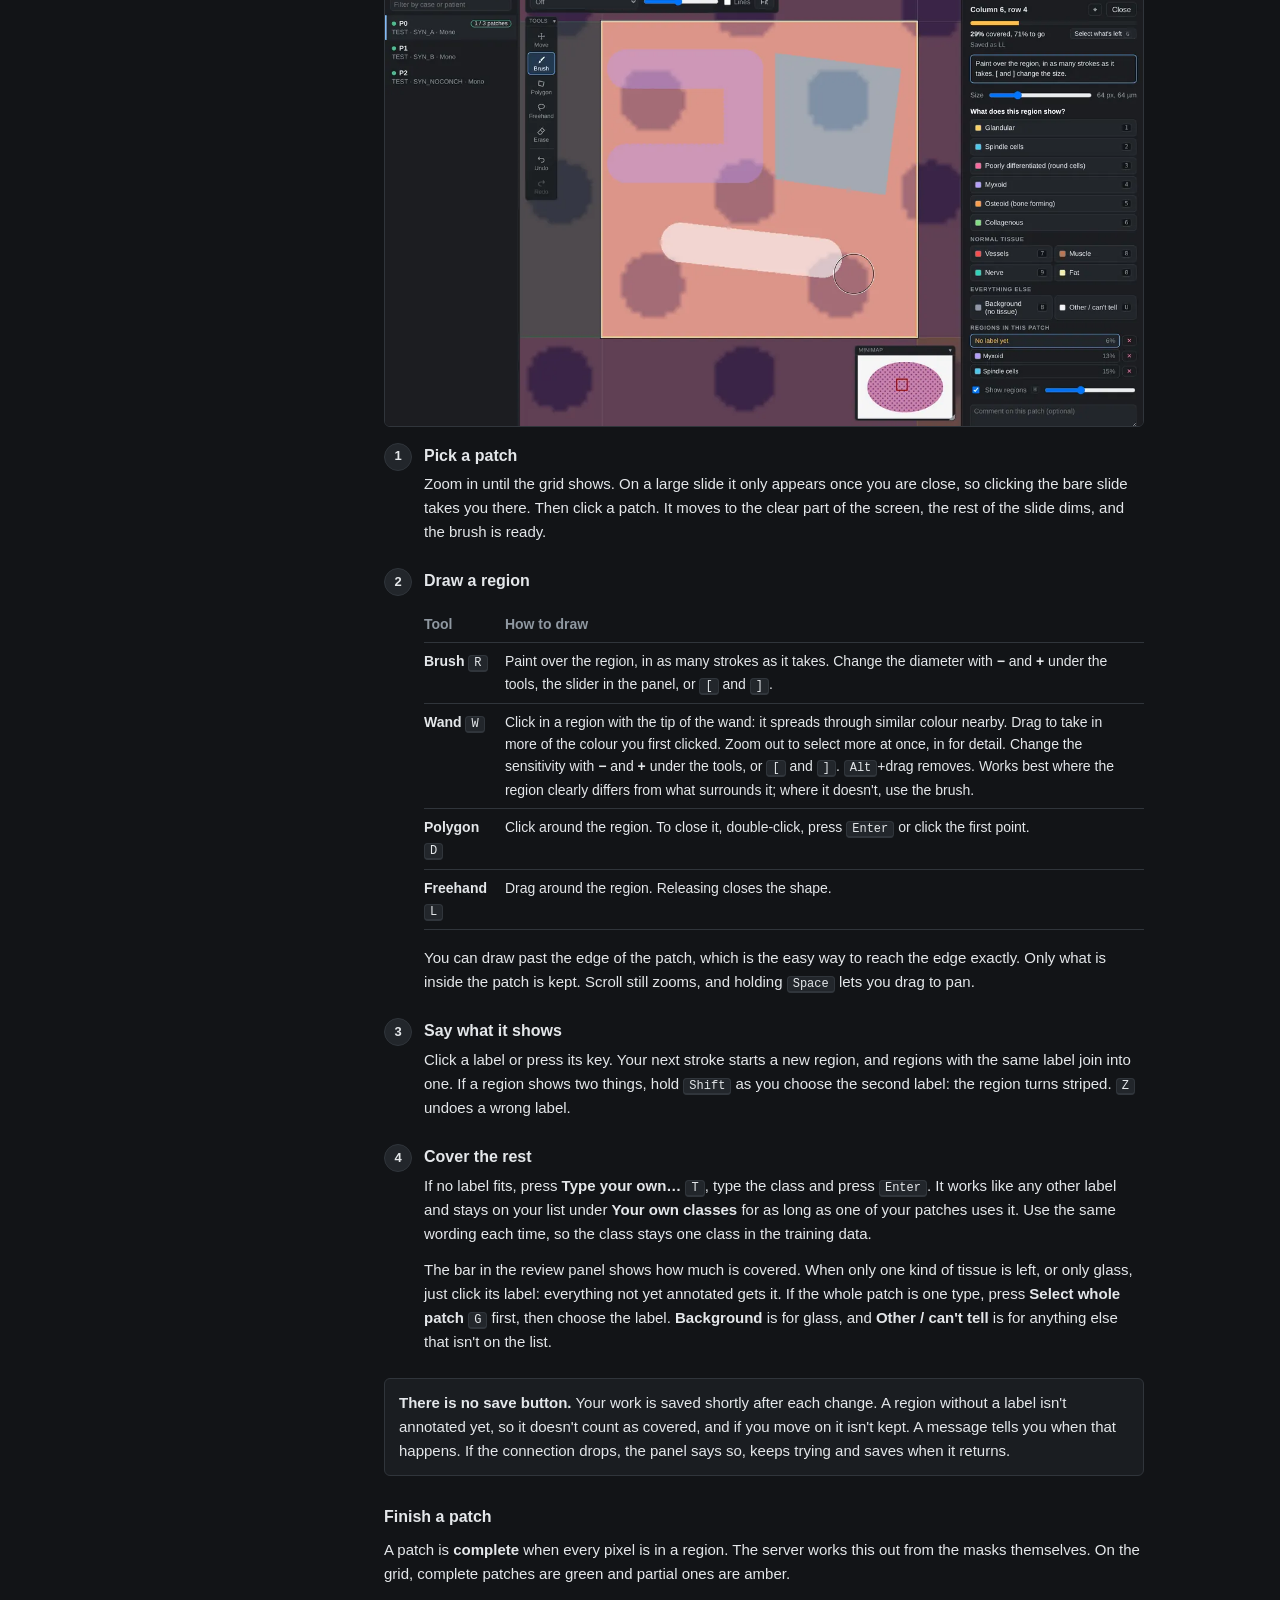
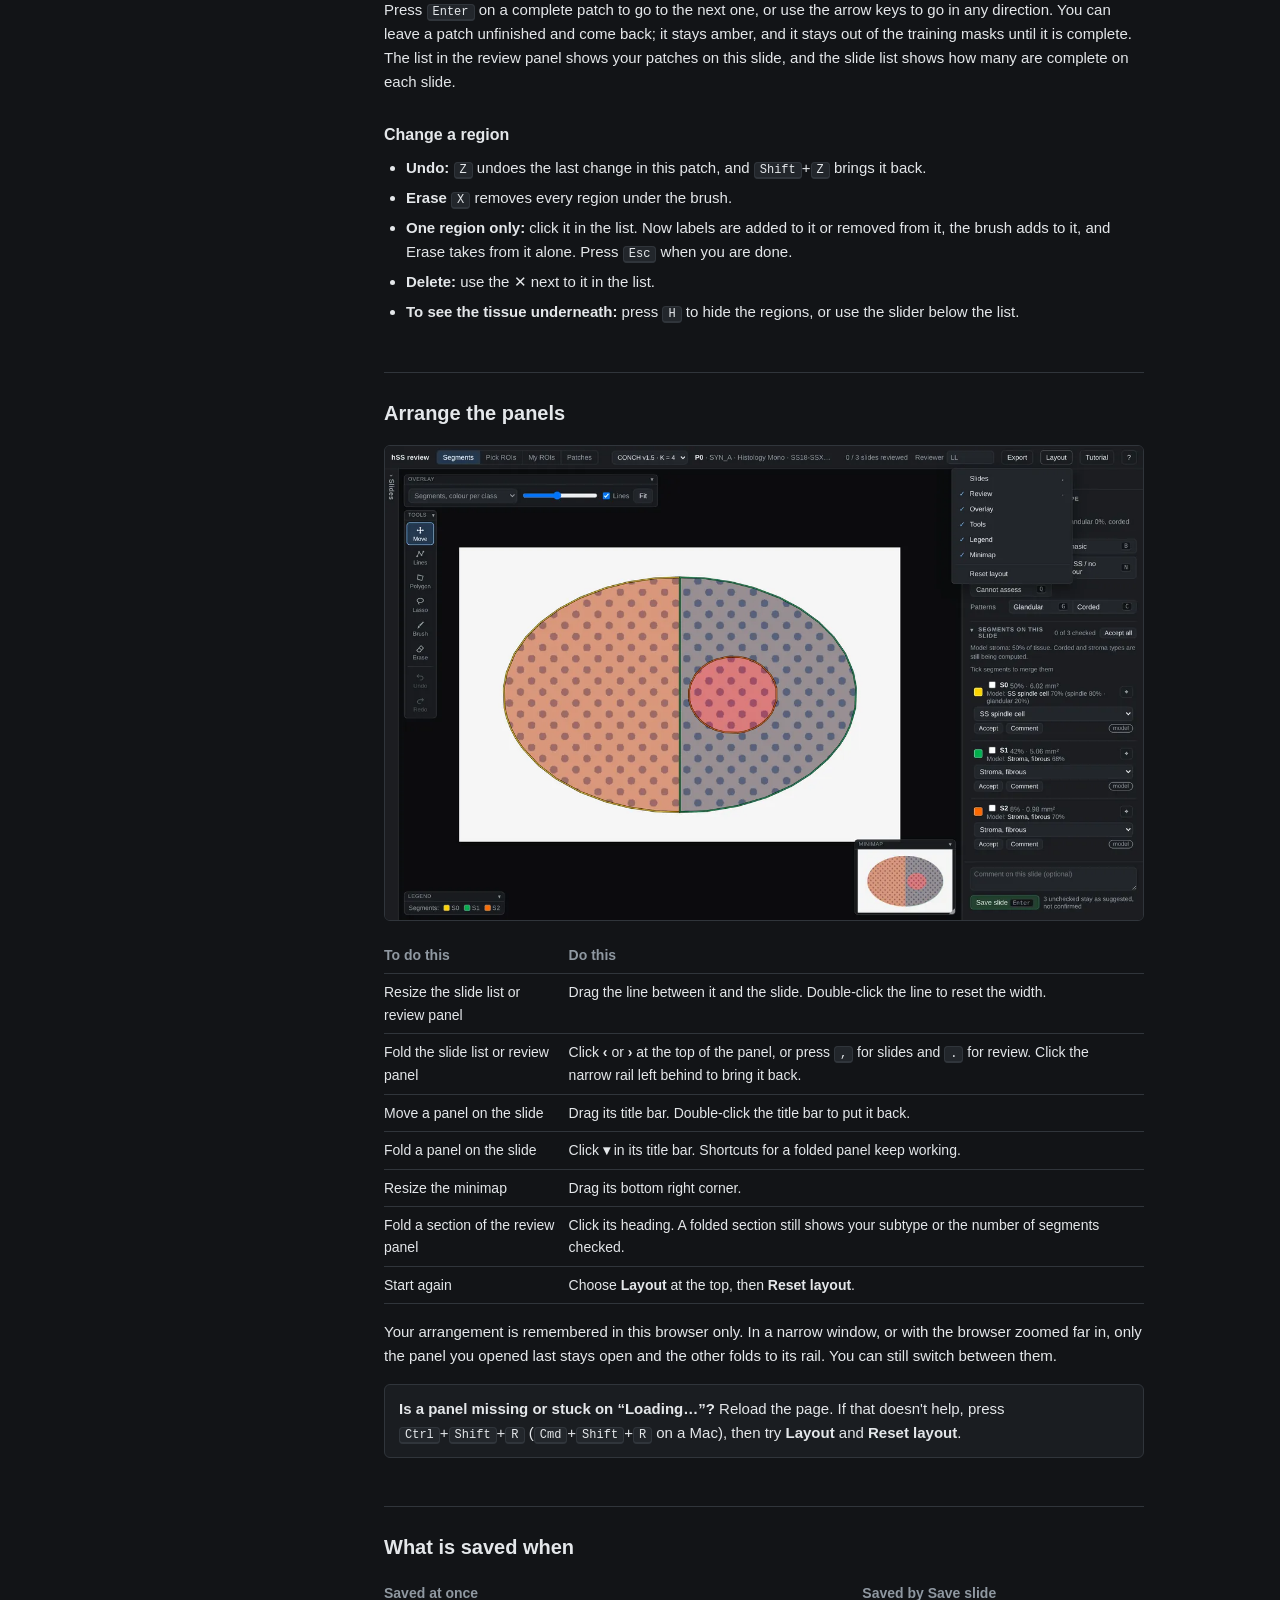
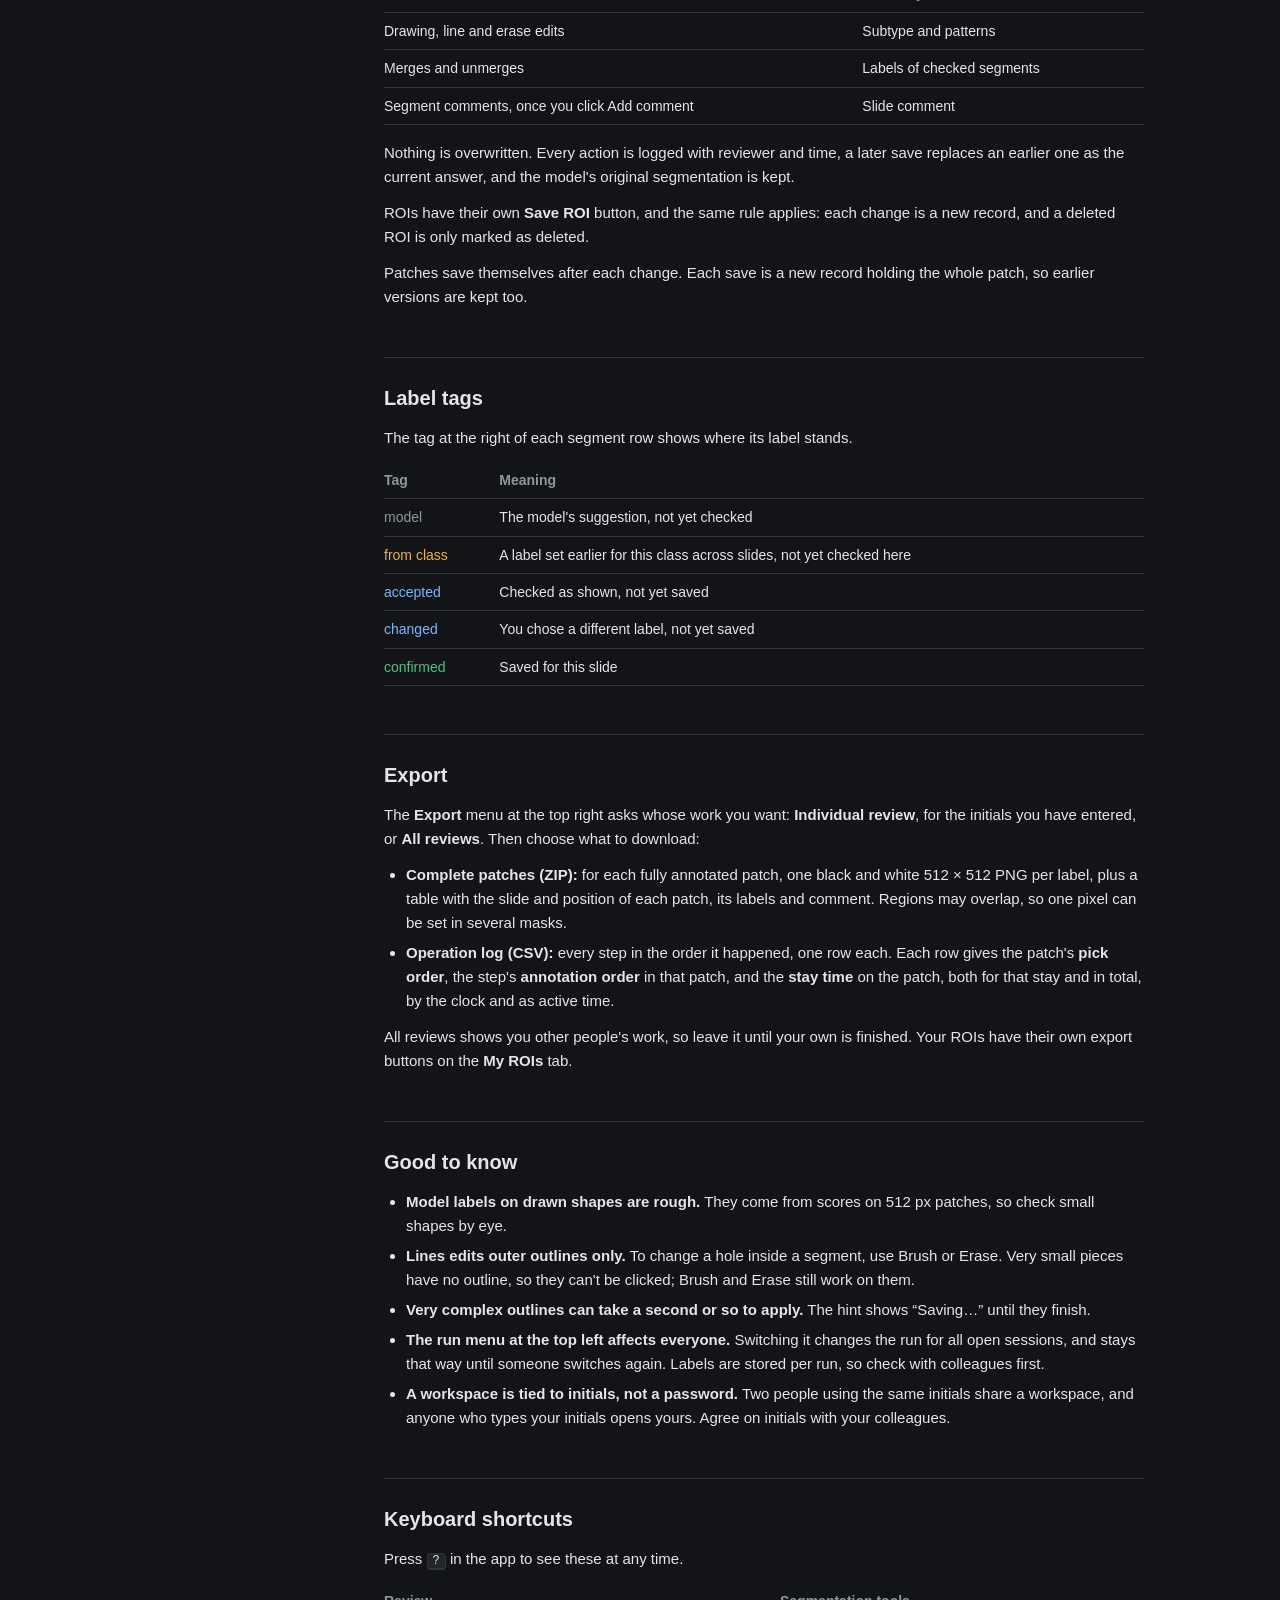
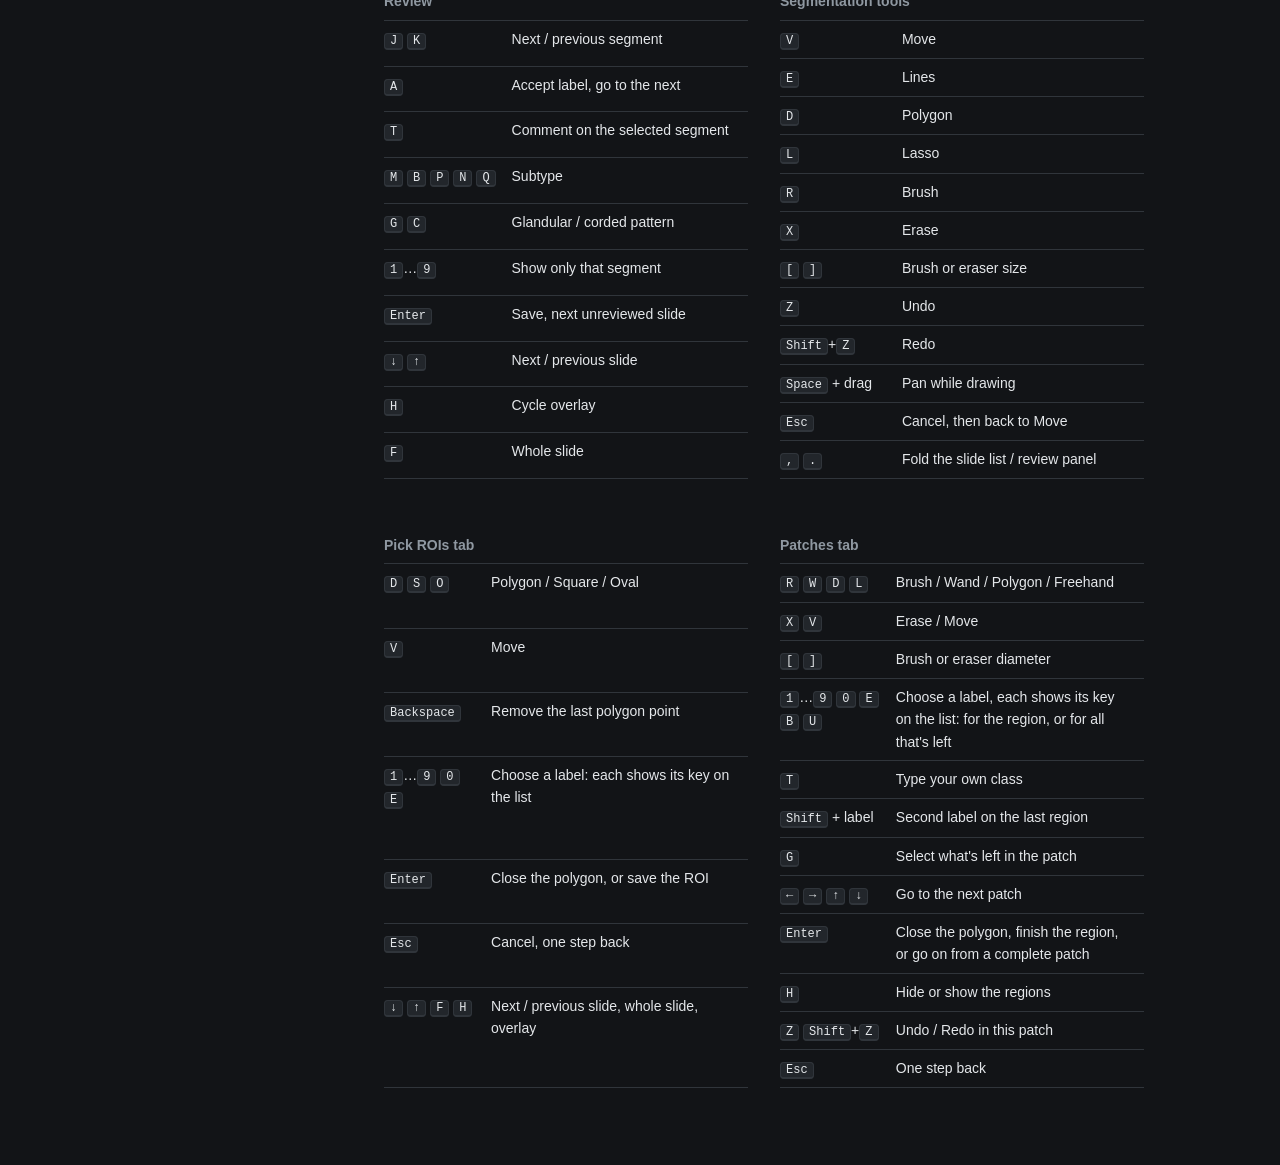
==== commit ea3260b6: "Add the Epithelioid class and rename Collagenous to Collagenous spindle - Epithelioid follows Collag" ====
--- a/app/static/tutorial.html
+++ b/app/static/tutorial.html
@@ -376,7 +376,7 @@
           <tr><td><kbd>D</kbd> <kbd>S</kbd> <kbd>O</kbd></td><td>Polygon / Square / Oval</td></tr>
           <tr><td><kbd>V</kbd></td><td>Move</td></tr>
           <tr><td><kbd>Backspace</kbd></td><td>Remove the last polygon point</td></tr>
-          <tr><td><kbd>1</kbd>…<kbd>9</kbd> <kbd>0</kbd></td><td>Choose a label, in the order listed</td></tr>
+          <tr><td><kbd>1</kbd>…<kbd>9</kbd> <kbd>0</kbd> <kbd>E</kbd></td><td>Choose a label: each shows its key on the list</td></tr>
           <tr><td><kbd>Enter</kbd></td><td>Close the polygon, or save the ROI</td></tr>
           <tr><td><kbd>Esc</kbd></td><td>Cancel, one step back</td></tr>
           <tr><td><kbd>↓</kbd> <kbd>↑</kbd> <kbd>F</kbd> <kbd>H</kbd></td><td>Next / previous slide, whole slide, overlay</td></tr>
@@ -388,7 +388,7 @@
           <tr><td><kbd>R</kbd> <kbd>W</kbd> <kbd>D</kbd> <kbd>L</kbd></td><td>Brush / Wand / Polygon / Freehand</td></tr>
           <tr><td><kbd>X</kbd> <kbd>V</kbd></td><td>Erase / Move</td></tr>
           <tr><td><kbd>[</kbd> <kbd>]</kbd></td><td>Brush or eraser diameter</td></tr>
-          <tr><td><kbd>1</kbd>…<kbd>9</kbd> <kbd>0</kbd> <kbd>B</kbd> <kbd>U</kbd></td><td>Choose a label, in the order listed: for the region, or for all that's left</td></tr>
+          <tr><td><kbd>1</kbd>…<kbd>9</kbd> <kbd>0</kbd> <kbd>E</kbd> <kbd>B</kbd> <kbd>U</kbd></td><td>Choose a label, each shows its key on the list: for the region, or for all that's left</td></tr>
           <tr><td><kbd>T</kbd></td><td>Type your own class</td></tr>
           <tr><td><kbd>Shift</kbd> + label</td><td>Second label on the last region</td></tr>
           <tr><td><kbd>G</kbd></td><td>Select what's left in the patch</td></tr>
